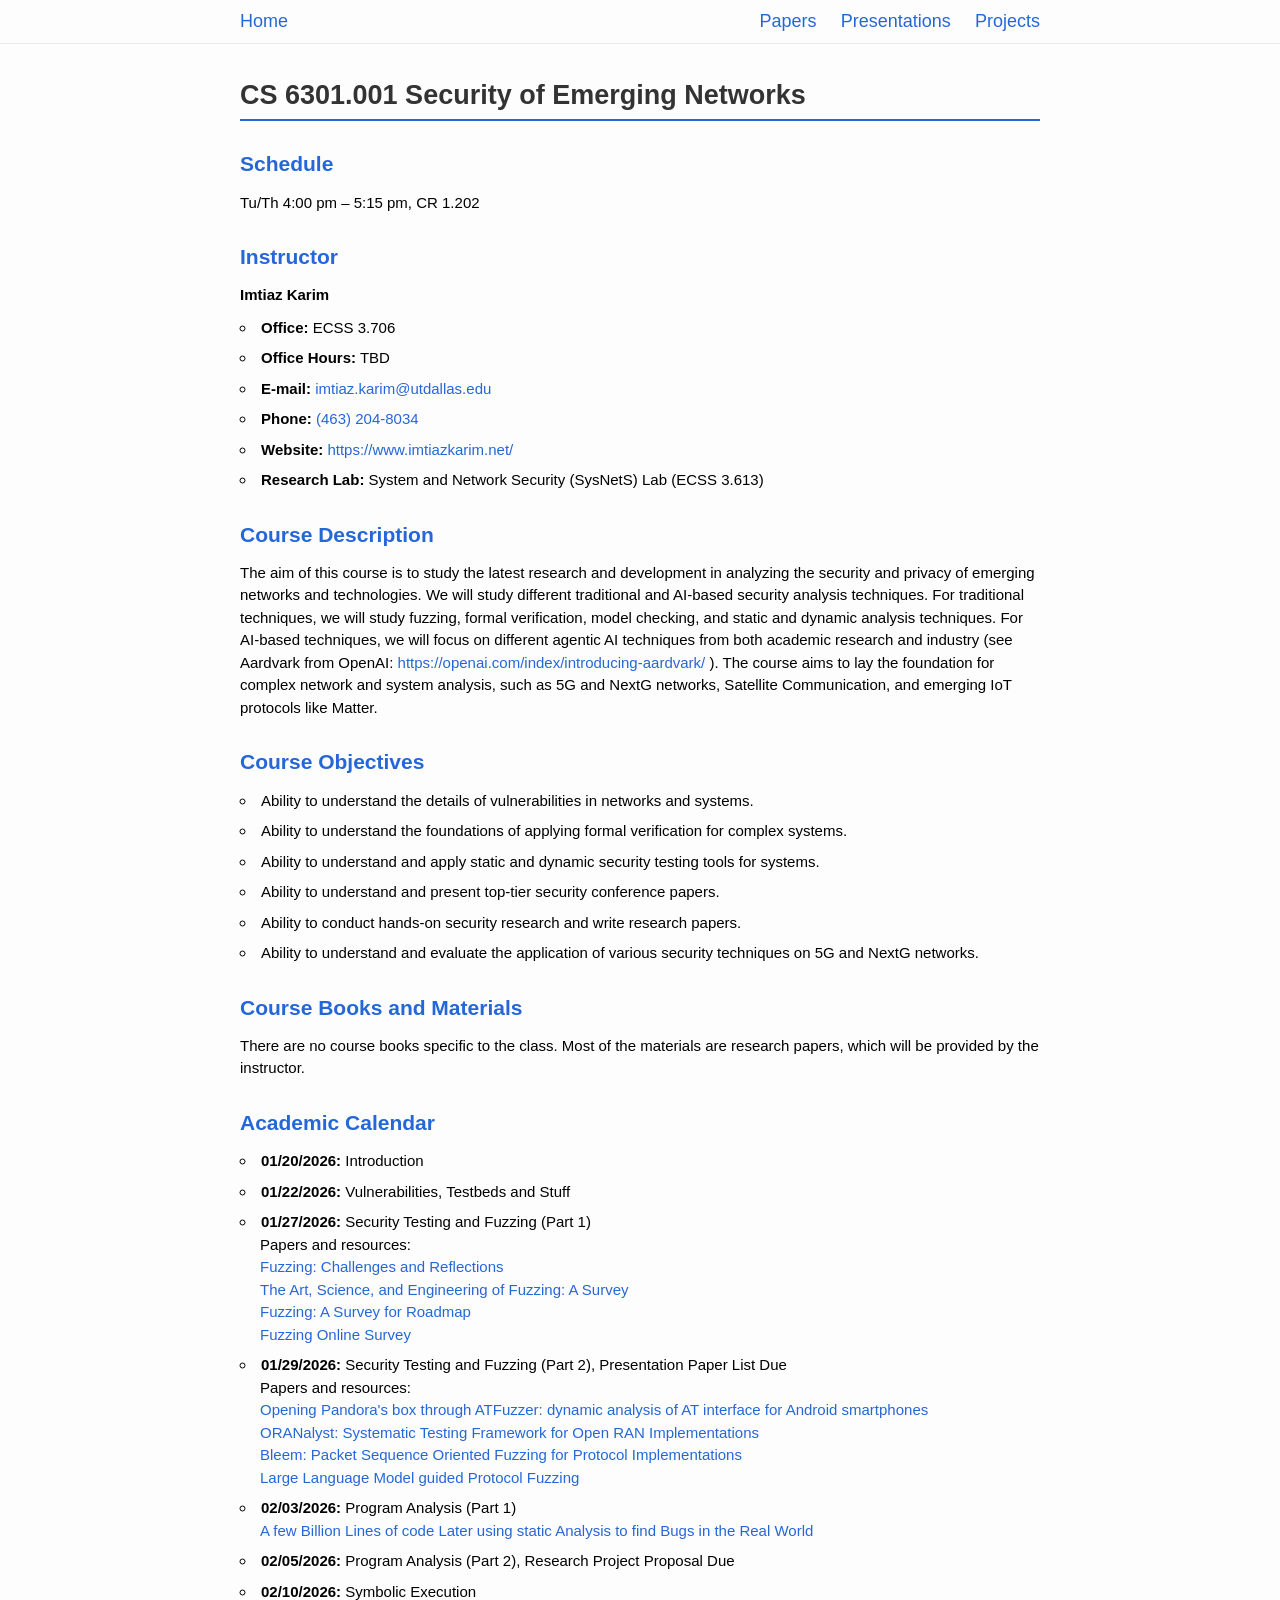
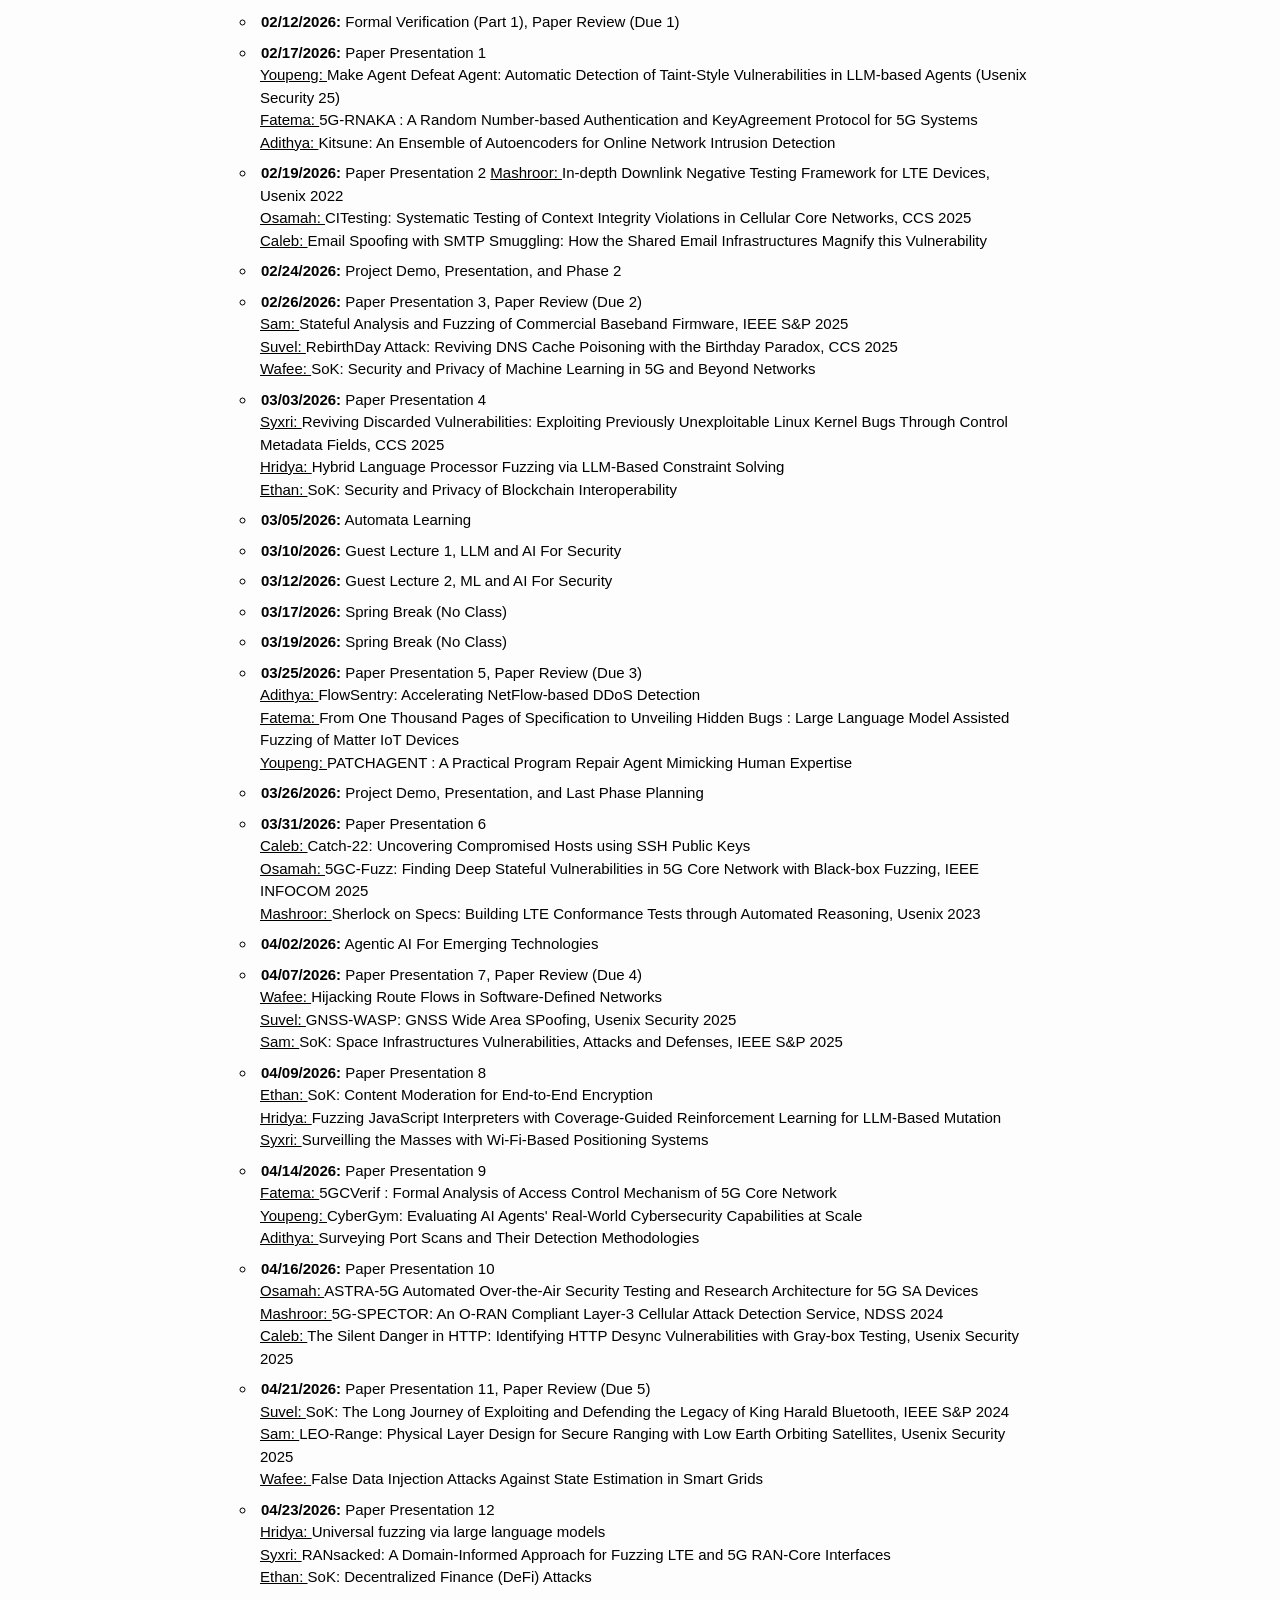
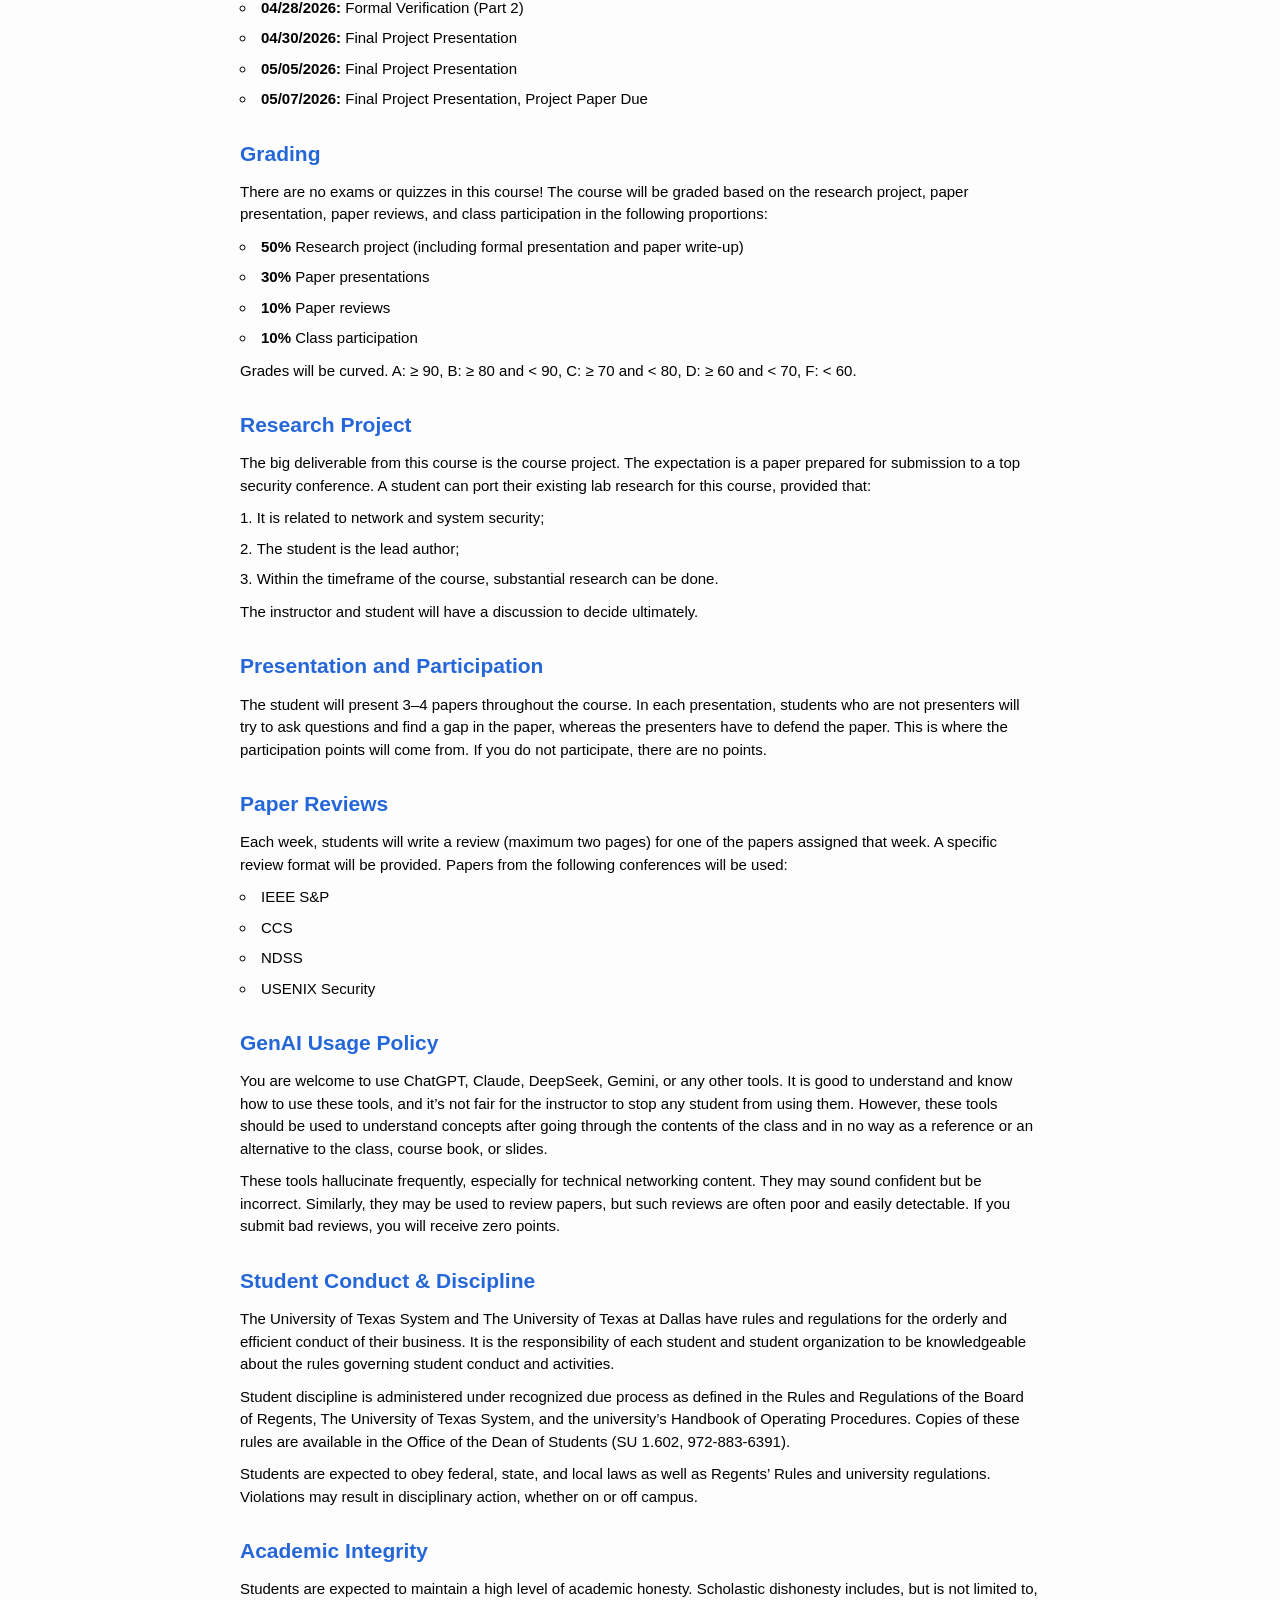
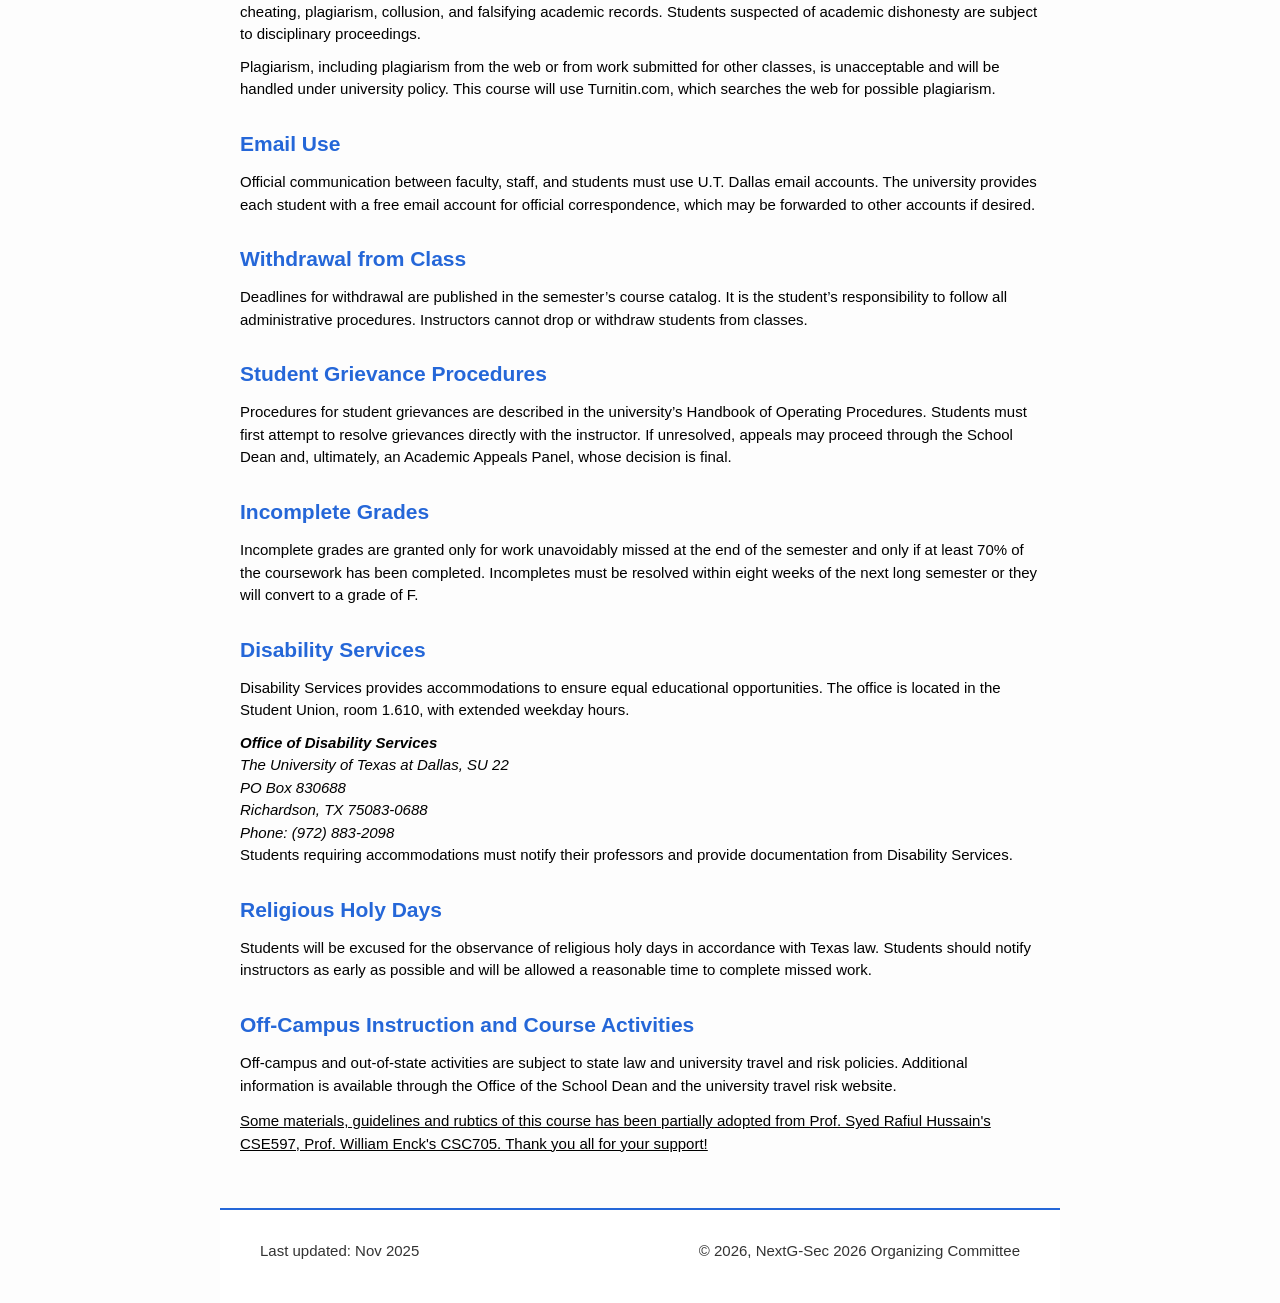
==== index.html @ 64ef344f "Edited" ====
<!DOCTYPE html>
<html>

<head>
  <meta charset="utf-8">
  <title>CS 6301.001 Security of Emerging Networks</title>
  <meta name="description" content="CS 6301.001 Security of Emerging Networks">
  <meta name="viewport" content="width=device-width, initial-scale=1">
  <meta property="og:title" content="CS 6301.001 Security of Emerging Networks">
  <meta property="og:description" content="Workshop on CS 6301.001 Security of Emerging Networks taught at UTD in Spring 2026">
  <meta property="og:type" content="website">

  <link rel="stylesheet" href="css/normalize.css">
  <link rel="stylesheet" href="css/skeleton.css">
  <link rel="stylesheet" href="css/main.css">
  <link rel="stylesheet" href="css/dropdown.css">
</head>

<body>
  <!-- <header class="site-header">
    <div class="container">
      <div class="row">
        <img class="header-image u-max-full-width" src="images/nextg-sec-banner.jpg" alt="NextG-Sec Workshop 2026">
      </div>
    </div>
  </header> -->

  <header class="site-menu">
    <div id="menu"></div>
    <script>
      fetch("components/menu.html")
        .then(response => response.text())
        .then(data => { document.getElementById("menu").innerHTML = data; });
    </script>
  </header>

  <div class="container">
    <div class="page">
      <h2>CS 6301.001 Security of Emerging Networks</h2>
      <section>
      <h3>Schedule</h3>
      <p>Tu/Th 4:00 pm &ndash; 5:15 pm, CR 1.202</p>

      <h3>Instructor</h3>
      <p><strong>Imtiaz Karim</strong></p>

      <ul>
        <li><strong>Office:</strong> ECSS 3.706</li>
        <li><strong>Office Hours:</strong> TBD</li>
        <li><strong>E-mail:</strong> <a href="mailto:imtiaz.karim@utdallas.edu">imtiaz.karim@utdallas.edu</a></li>
        <li><strong>Phone:</strong> <a href="tel:+14632048034">(463) 204-8034</a></li>
        <li><strong>Website:</strong> <a href="https://www.imtiazkarim.net/" target="_blank" rel="noopener noreferrer">https://www.imtiazkarim.net/</a></li>
        <li><strong>Research Lab:</strong> System and Network Security (SysNetS) Lab (ECSS 3.613)</li>
      </ul>
    </section>
    <section>
  <h3>Course Description</h3>
  <p>
    The aim of this course is to study the latest research and development in analyzing
    the security and privacy of emerging networks and technologies. We will study different
    traditional and AI-based security analysis techniques. For traditional techniques, we
    will study fuzzing, formal verification, model checking, and static and dynamic analysis
    techniques. For AI-based techniques, we will focus on different agentic AI techniques
    from both academic research and industry (see Aardvark from OpenAI:
    <a href="https://openai.com/index/introducing-aardvark/" target="_blank" rel="noopener noreferrer">
      https://openai.com/index/introducing-aardvark/
    </a>).
    The course aims to lay the foundation for complex network and system analysis, such as
    5G and NextG networks, Satellite Communication, and emerging IoT protocols like Matter.
  </p>

  <h3>Course Objectives</h3>
  <ul>
    <li>Ability to understand the details of vulnerabilities in networks and systems.</li>
    <li>Ability to understand the foundations of applying formal verification for complex systems.</li>
    <li>Ability to understand and apply static and dynamic security testing tools for systems.</li>
    <li>Ability to understand and present top-tier security conference papers.</li>
    <li>Ability to conduct hands-on security research and write research papers.</li>
    <li>Ability to understand and evaluate the application of various security techniques on 5G and NextG networks.</li>
  </ul>

  <h3>Course Books and Materials</h3>
  <p>
    There are no course books specific to the class. Most of the materials are research papers,
    which will be provided by the instructor.
  </p>
</section>

<section>
  <h3>Academic Calendar</h3>
  <ul>
    <li><strong>01/20/2026:</strong> Introduction</li>
    <li><strong>01/22/2026:</strong> Vulnerabilities, Testbeds and Stuff</li>
    <li><strong>01/27/2026:</strong> Security Testing and Fuzzing (Part 1) <br>
    Papers and resources:  <br>
    <a href="Papers/fuzzing-challenges-bohme.pdf" target="_blank" rel="noopener noreferrer">Fuzzing: Challenges and
Reflections</a> <br>
      <a href="Papers/Fuzzing-TSE19_Survey.pdf" target="_blank" rel="noopener noreferrer">The Art, Science, and Engineering of Fuzzing: A Survey</a> <br>
      <a href="Papers/fuzzing-roadmap.pdf" target="_blank" rel="noopener noreferrer">Fuzzing: A Survey for Roadmap</a> <br>
      <a href="https://fuzzing-survey.org/" target="_blank" rel="noopener noreferrer">Fuzzing Online Survey</a> <br>
    
    
    </li>
    <li><strong>01/29/2026:</strong> Security Testing and Fuzzing (Part 2), Presentation Paper List Due <br>
        Papers and resources:  <br>
    <a href="Papers/atfuzzer.pdf" target="_blank" rel="noopener noreferrer">Opening Pandora's box through ATFuzzer: dynamic analysis of AT
interface for Android smartphones</a> <br>
      <a href="Papers/usenixsecurity24-yang-tianchang.pdf" target="_blank" rel="noopener noreferrer">ORANalyst: Systematic Testing Framework
for Open RAN Implementations</a> <br>
     <a href="Papers/usenixsecurity23-luo-zhengxiong.pdf" target="_blank" rel="noopener noreferrer">Bleem: Packet Sequence Oriented Fuzzing for Protocol Implementations</a> <br>
      <a href="Papers/chatAFL.pdf" target="_blank" rel="noopener noreferrer">Large Language Model guided Protocol Fuzzing</a> <br> </li>
    
    
    <li><strong>02/03/2026:</strong> Program Analysis (Part 1) <br>
      <a href="Papers/static.pdf" target="_blank" rel="noopener noreferrer">A few Billion Lines of code Later using static Analysis to find Bugs in the Real World</a> <br>
    
    </li> 
    <li><strong>02/05/2026:</strong> Program Analysis (Part 2), Research Project Proposal Due</li>
    <li><strong>02/10/2026:</strong> Symbolic Execution</li>
    <li><strong>02/12/2026:</strong> Formal Verification (Part 1), Paper Review (Due 1)</li>
    <li><strong>02/17/2026:</strong> Paper Presentation 1 <br>
    <u>Youpeng: </u>Make Agent Defeat Agent: Automatic Detection of Taint-Style Vulnerabilities in LLM-based Agents (Usenix Security 25) <br>
    <u>Fatema: </u> 5G-RNAKA : A Random Number-based Authentication and KeyAgreement Protocol for 5G Systems  <br>
    <u>Adithya: </u> Kitsune: An Ensemble of Autoencoders for Online Network Intrusion Detection  <br>
    </li>
    <li><strong>02/19/2026:</strong> Paper Presentation 2
    <u>Mashroor: </u> In-depth Downlink Negative Testing Framework for LTE Devices, Usenix 2022  <br>
    <u>Osamah: </u> CITesting: Systematic Testing of Context Integrity Violations in Cellular Core Networks, CCS 2025  <br>
    <u>Caleb: </u> Email Spoofing with SMTP Smuggling: How the Shared Email Infrastructures Magnify this Vulnerability  <br>
    </li>
    <li><strong>02/24/2026:</strong> Project Demo, Presentation, and Phase 2</li>
    <li><strong>02/26/2026:</strong> Paper Presentation 3, Paper Review (Due 2)  <br> 
    <u>Sam: </u> Stateful Analysis and Fuzzing of Commercial Baseband Firmware, IEEE S&P 2025  <br>
    <u>Suvel: </u> RebirthDay Attack: Reviving DNS Cache Poisoning with the Birthday Paradox, CCS 2025  <br>
    <u>Wafee: </u> SoK: Security and Privacy of Machine Learning in 5G and Beyond Networks   <br>
    </li>
    <li><strong>03/03/2026:</strong> Paper Presentation 4  <br>
    <u>Syxri: </u> Reviving Discarded Vulnerabilities: Exploiting Previously Unexploitable Linux Kernel Bugs Through Control Metadata Fields, CCS 2025  <br>
    <u>Hridya: </u> Hybrid Language Processor Fuzzing via LLM-Based Constraint Solving  <br>
    <u>Ethan: </u> SoK: Security and Privacy of Blockchain Interoperability <br>
    </li>
    <li><strong>03/05/2026:</strong> Automata Learning</li>
    <li><strong>03/10/2026:</strong> Guest Lecture 1, LLM and AI For Security</li>
    <li><strong>03/12/2026:</strong> Guest Lecture 2, ML and AI For Security</li>
    <li><strong>03/17/2026:</strong> Spring Break (No Class)</li>
    <li><strong>03/19/2026:</strong> Spring Break (No Class)</li>
    <li><strong>03/25/2026:</strong> Paper Presentation 5, Paper Review (Due 3)  <br>
    <u>Adithya: </u> FlowSentry: Accelerating NetFlow-based DDoS Detection   <br>
    <u>Fatema: </u> From One Thousand Pages of Specification to Unveiling Hidden Bugs : Large Language Model Assisted Fuzzing of Matter IoT Devices  <br>
    <u>Youpeng: </u> PATCHAGENT : A Practical Program Repair Agent Mimicking Human Expertise   <br>
    </li>
    <li><strong>03/26/2026:</strong> Project Demo, Presentation, and Last Phase Planning</li>
    <li><strong>03/31/2026:</strong> Paper Presentation 6  <br>
    <u>Caleb: </u> Catch-22: Uncovering Compromised Hosts using SSH Public Keys  <br>
    <u>Osamah: </u> 5GC-Fuzz: Finding Deep Stateful Vulnerabilities in 5G Core Network with Black-box Fuzzing, IEEE INFOCOM 2025  <br>
    <u>Mashroor: </u> Sherlock on Specs: Building LTE Conformance Tests through Automated Reasoning, Usenix 2023  <br>
    </li>
    <li><strong>04/02/2026:</strong> Agentic AI For Emerging Technologies</li>
    <li><strong>04/07/2026:</strong> Paper Presentation 7, Paper Review (Due 4)  <br>
    <u>Wafee: </u> Hijacking Route Flows in Software-Defined Networks  <br>
    <u>Suvel: </u> GNSS-WASP: GNSS Wide Area SPoofing, Usenix Security 2025  <br>
    <u>Sam: </u> SoK: Space Infrastructures Vulnerabilities, Attacks and Defenses, IEEE S&P 2025  <br>
    </li>
    <li><strong>04/09/2026:</strong> Paper Presentation 8  <br>
    <u>Ethan: </u>  SoK: Content Moderation for End-to-End Encryption <br>
    <u>Hridya: </u> Fuzzing JavaScript Interpreters with Coverage-Guided Reinforcement Learning for LLM-Based Mutation   <br>
    <u>Syxri: </u> Surveilling the Masses with Wi-Fi-Based Positioning Systems <br>
    </li>
    <li><strong>04/14/2026:</strong> Paper Presentation 9  <br>
    <u>Fatema: </u> 5GCVerif : Formal Analysis of Access Control Mechanism of 5G Core Network  <br>
    <u>Youpeng: </u> CyberGym: Evaluating AI Agents' Real-World Cybersecurity Capabilities at Scale   <br>
    <u>Adithya: </u> Surveying Port Scans and Their Detection Methodologies   <br>
    </li>
    <li><strong>04/16/2026:</strong> Paper Presentation 10  <br>
    <u>Osamah: </u> ASTRA-5G Automated Over-the-Air Security Testing and Research Architecture for 5G SA Devices  <br>
    <u>Mashroor: </u> 5G-SPECTOR: An O-RAN Compliant Layer-3 Cellular Attack Detection Service, NDSS 2024  <br>
    <u>Caleb: </u> The Silent Danger in HTTP: Identifying HTTP Desync Vulnerabilities with Gray-box Testing, Usenix Security 2025  <br>
    </li>
    <li><strong>04/21/2026:</strong> Paper Presentation 11, Paper Review (Due 5)  <br>
    <u>Suvel: </u> SoK: The Long Journey of Exploiting and Defending the Legacy of King Harald Bluetooth, IEEE S&P 2024  <br> 
    <u>Sam: </u> LEO-Range: Physical Layer Design for Secure Ranging with Low Earth Orbiting Satellites, Usenix Security 2025 <br>
    <u>Wafee: </u> False Data Injection Attacks Against State Estimation in Smart Grids  <br>
    </li>
    <li><strong>04/23/2026:</strong> Paper Presentation 12  <br>
    <u>Hridya: </u> Universal fuzzing via large language models  <br>
    <u>Syxri: </u> RANsacked: A Domain-Informed Approach for Fuzzing LTE and 5G RAN-Core Interfaces  <br>
    <u>Ethan: </u>  SoK: Decentralized Finance (DeFi) Attacks <br>
    </li>
    <li><strong>04/28/2026:</strong> Formal Verification (Part 2)</li>
    <li><strong>04/30/2026:</strong> Final Project Presentation</li>
    <li><strong>05/05/2026:</strong> Final Project Presentation</li>
    <li><strong>05/07/2026:</strong> Final Project Presentation, Project Paper Due</li>
  </ul>
</section>
<section>
  <h3>Grading</h3>
  <p>
    There are no exams or quizzes in this course! The course will be graded based on
    the research project, paper presentation, paper reviews, and class participation
    in the following proportions:
  </p>

  <ul>
    <li><strong>50%</strong> Research project (including formal presentation and paper write-up)</li>
    <li><strong>30%</strong> Paper presentations</li>
    <li><strong>10%</strong> Paper reviews</li>
    <li><strong>10%</strong> Class participation</li>
  </ul>

  <p>
    Grades will be curved.
    A: &ge; 90,
    B: &ge; 80 and &lt; 90,
    C: &ge; 70 and &lt; 80,
    D: &ge; 60 and &lt; 70,
    F: &lt; 60.
  </p>

  <h3>Research Project</h3>
  <p>
    The big deliverable from this course is the course project. The expectation is a
    paper prepared for submission to a top security conference. A student can port
    their existing lab research for this course, provided that:
  </p>
  <ol>
    <li>It is related to network and system security;</li>
    <li>The student is the lead author;</li>
    <li>Within the timeframe of the course, substantial research can be done.</li>
  </ol>
  <p>
    The instructor and student will have a discussion to decide ultimately.
  </p>

  <h3>Presentation and Participation</h3>
  <p>
    The student will present 3–4 papers throughout the course. In each presentation,
    students who are not presenters will try to ask questions and find a gap in the
    paper, whereas the presenters have to defend the paper. This is where the
    participation points will come from. If you do not participate, there are no points.
  </p>

  <h3>Paper Reviews</h3>
  <p>
    Each week, students will write a review (maximum two pages) for one of the papers
    assigned that week. A specific review format will be provided. Papers from the
    following conferences will be used:
  </p>
  <ul>
    <li>IEEE S&amp;P</li>
    <li>CCS</li>
    <li>NDSS</li>
    <li>USENIX Security</li>
  </ul>

  <h3>GenAI Usage Policy</h3>
  <p>
    You are welcome to use ChatGPT, Claude, DeepSeek, Gemini, or any other tools. It is
    good to understand and know how to use these tools, and it’s not fair for the
    instructor to stop any student from using them. However, these tools should be
    used to understand concepts after going through the contents of the class and in
    no way as a reference or an alternative to the class, course book, or slides.
  </p>
  <p>
    These tools hallucinate frequently, especially for technical networking content.
    They may sound confident but be incorrect. Similarly, they may be used to review
    papers, but such reviews are often poor and easily detectable. If you submit bad
    reviews, you will receive zero points.
  </p>

  <h3>Student Conduct &amp; Discipline</h3>
  <p>
    The University of Texas System and The University of Texas at Dallas have rules and
    regulations for the orderly and efficient conduct of their business. It is the
    responsibility of each student and student organization to be knowledgeable about
    the rules governing student conduct and activities.
  </p>
  <p>
    Student discipline is administered under recognized due process as defined in the
    Rules and Regulations of the Board of Regents, The University of Texas System, and
    the university’s Handbook of Operating Procedures. Copies of these rules are
    available in the Office of the Dean of Students (SU 1.602, 972-883-6391).
  </p>
  <p>
    Students are expected to obey federal, state, and local laws as well as Regents’
    Rules and university regulations. Violations may result in disciplinary action,
    whether on or off campus.
  </p>

  <h3>Academic Integrity</h3>
  <p>
    Students are expected to maintain a high level of academic honesty. Scholastic
    dishonesty includes, but is not limited to, cheating, plagiarism, collusion, and
    falsifying academic records. Students suspected of academic dishonesty are subject
    to disciplinary proceedings.
  </p>
  <p>
    Plagiarism, including plagiarism from the web or from work submitted for other
    classes, is unacceptable and will be handled under university policy. This course
    will use Turnitin.com, which searches the web for possible plagiarism.
  </p>

  <h3>Email Use</h3>
  <p>
    Official communication between faculty, staff, and students must use U.T. Dallas
    email accounts. The university provides each student with a free email account for
    official correspondence, which may be forwarded to other accounts if desired.
  </p>

  <h3>Withdrawal from Class</h3>
  <p>
    Deadlines for withdrawal are published in the semester’s course catalog. It is the
    student’s responsibility to follow all administrative procedures. Instructors
    cannot drop or withdraw students from classes.
  </p>

  <h3>Student Grievance Procedures</h3>
  <p>
    Procedures for student grievances are described in the university’s Handbook of
    Operating Procedures. Students must first attempt to resolve grievances directly
    with the instructor. If unresolved, appeals may proceed through the School Dean
    and, ultimately, an Academic Appeals Panel, whose decision is final.
  </p>

  <h3>Incomplete Grades</h3>
  <p>
    Incomplete grades are granted only for work unavoidably missed at the end of the
    semester and only if at least 70% of the coursework has been completed. Incompletes
    must be resolved within eight weeks of the next long semester or they will convert
    to a grade of F.
  </p>

  <h3>Disability Services</h3>
  <p>
    Disability Services provides accommodations to ensure equal educational
    opportunities. The office is located in the Student Union, room 1.610, with
    extended weekday hours.
  </p>
  <address>
    <strong>Office of Disability Services</strong><br>
    The University of Texas at Dallas, SU 22<br>
    PO Box 830688<br>
    Richardson, TX 75083-0688<br>
    Phone: (972) 883-2098
  </address>
  <p>
    Students requiring accommodations must notify their professors and provide
    documentation from Disability Services.
  </p>

  <h3>Religious Holy Days</h3>
  <p>
    Students will be excused for the observance of religious holy days in accordance
    with Texas law. Students should notify instructors as early as possible and will
    be allowed a reasonable time to complete missed work.
  </p>

  <h3>Off-Campus Instruction and Course Activities</h3>
  <p>
    Off-campus and out-of-state activities are subject to state law and university
    travel and risk policies. Additional information is available through the Office
    of the School Dean and the university travel risk website.
  </p>
</section>
<section>
  <p> <u> Some materials, guidelines and rubtics of this course has been partially adopted from Prof. Syed Rafiul Hussain's CSE597, Prof. William Enck's CSC705. Thank you all 
    for your support! </u>
  </p>
</section>

    </div>
  </div>


  <footer class="site-footer">
    <div id="sponsors"></div>
    <script>
      fetch("components/sponsors.html")
        .then(response => response.text())
        .then(data => { document.getElementById("sponsors").innerHTML = data; });
    </script>
  </footer>
</body>

</html>
---- css/skeleton.css ----
/*
* Skeleton V2.0.4
* Copyright 2014, Dave Gamache
* www.getskeleton.com
* Free to use under the MIT license.
* http://www.opensource.org/licenses/mit-license.php
* 12/29/2014
*/


/* Table of contents
––––––––––––––––––––––––––––––––––––––––––––––––––
- Grid
- Base Styles
- Typography
- Links
- Buttons
- Forms
- Lists
- Code
- Tables
- Spacing
- Utilities
- Clearing
- Media Queries
*/


/* Grid
–––––––––––––––––––––––––––––––––––––––––––––––––– */
.container {
  position: relative;
  width: 100%;
  max-width: 800px;
  margin: 0 auto;
  padding: 0 20px;
  box-sizing: border-box; }
.column,
.columns {
  width: 100%;
  float: left;
  box-sizing: border-box; }

/* For devices larger than 400px */
@media (min-width: 400px) {
  .container {
    width: 85%;
    padding: 0; }
}

/* For devices larger than 550px */
@media (min-width: 550px) {
  .container {
    width: 80%; }
  .column,
  .columns {
    margin-left: 4%; }
  .column:first-child,
  .columns:first-child {
    margin-left: 0; }

  .one.column,
  .one.columns                    { width: 4.66666666667%; }
  .two.columns                    { width: 13.3333333333%; }
  .three.columns                  { width: 22%;            }
  .four.columns                   { width: 30.6666666667%; }
  .five.columns                   { width: 39.3333333333%; }
  .six.columns                    { width: 48%;            }
  .seven.columns                  { width: 56.6666666667%; }
  .eight.columns                  { width: 65.3333333333%; }
  .nine.columns                   { width: 74.0%;          }
  .ten.columns                    { width: 82.6666666667%; }
  .eleven.columns                 { width: 91.3333333333%; }
  .twelve.columns                 { width: 100%; margin-left: 0; }

  .one-third.column               { width: 30.6666666667%; }
  .two-thirds.column              { width: 65.3333333333%; }

  .one-half.column                { width: 48%; }

  /* Offsets */
  .offset-by-one.column,
  .offset-by-one.columns          { margin-left: 8.66666666667%; }
  .offset-by-two.column,
  .offset-by-two.columns          { margin-left: 17.3333333333%; }
  .offset-by-three.column,
  .offset-by-three.columns        { margin-left: 26%;            }
  .offset-by-four.column,
  .offset-by-four.columns         { margin-left: 34.6666666667%; }
  .offset-by-five.column,
  .offset-by-five.columns         { margin-left: 43.3333333333%; }
  .offset-by-six.column,
  .offset-by-six.columns          { margin-left: 52%;            }
  .offset-by-seven.column,
  .offset-by-seven.columns        { margin-left: 60.6666666667%; }
  .offset-by-eight.column,
  .offset-by-eight.columns        { margin-left: 69.3333333333%; }
  .offset-by-nine.column,
  .offset-by-nine.columns         { margin-left: 78.0%;          }
  .offset-by-ten.column,
  .offset-by-ten.columns          { margin-left: 86.6666666667%; }
  .offset-by-eleven.column,
  .offset-by-eleven.columns       { margin-left: 95.3333333333%; }

  .offset-by-one-third.column,
  .offset-by-one-third.columns    { margin-left: 34.6666666667%; }
  .offset-by-two-thirds.column,
  .offset-by-two-thirds.columns   { margin-left: 69.3333333333%; }

  .offset-by-one-half.column,
  .offset-by-one-half.columns     { margin-left: 52%; }

}


/* Base Styles
–––––––––––––––––––––––––––––––––––––––––––––––––– */
/* NOTE
html is set to 62.5% so that all the REM measurements throughout Skeleton
are based on 10px sizing. So basically 1.5rem = 15px :) */
html {
  font-size: 62.5%;
  height: 100%;
  overflow-y: scroll;
}
body {
  font-size: 1.5em; /* currently ems cause chrome bug misinterpreting rems on body element */
  line-height: 1.5;
  font-weight: 400;
  font-family: Helvetica, Arial, sans-serif;
  background-color: #fdfdfd;
}


/* Typography
–––––––––––––––––––––––––––––––––––––––––––––––––– */
h1, h2, h3, h4, h5, h6 {
  margin-top: 0;
  margin-bottom: 2rem;
  font-weight: 300; }
h1 { font-size: 4.0rem; line-height: 1.2;  }
h2 { font-size: 3.6rem; line-height: 1.25; }
h3 { font-size: 3.0rem; line-height: 1.3;  }
h4 { font-size: 2.4rem; line-height: 1.35; }
h5 { font-size: 1.8rem; line-height: 1.5;  }
h6 { font-size: 1.5rem; line-height: 1.6;  }

/* Larger than phablet */
@media (min-width: 550px) {
  h1 { font-size: 5.0rem; }
  h2 { font-size: 4.2rem; }
  h3 { font-size: 3.6rem; }
  h4 { font-size: 3.0rem; }
  h5 { font-size: 2.4rem; }
  h6 { font-size: 1.5rem; }
}

p {
  margin-top: 0; }


/* Links
–––––––––––––––––––––––––––––––––––––––––––––––––– */
a {
  color: #1EAEDB; }
a:hover {
  color: #0FA0CE; }


/* Buttons
–––––––––––––––––––––––––––––––––––––––––––––––––– */
.button,
button,
input[type="submit"],
input[type="reset"],
input[type="button"] {
  display: inline-block;
  height: 38px;
  padding: 0 30px;
  color: #555;
  text-align: center;
  font-size: 11px;
  font-weight: 600;
  line-height: 38px;
  letter-spacing: .1rem;
  text-transform: uppercase;
  text-decoration: none;
  white-space: nowrap;
  background-color: transparent;
  border-radius: 4px;
  border: 1px solid #bbb;
  cursor: pointer;
  box-sizing: border-box; }
.button:hover,
button:hover,
input[type="submit"]:hover,
input[type="reset"]:hover,
input[type="button"]:hover,
.button:focus,
button:focus,
input[type="submit"]:focus,
input[type="reset"]:focus,
input[type="button"]:focus {
  color: #333;
  border-color: #888;
  outline: 0; }
.button.button-primary,
button.button-primary,
input[type="submit"].button-primary,
input[type="reset"].button-primary,
input[type="button"].button-primary {
  color: #FFF;
  background-color: #33C3F0;
  border-color: #33C3F0; }
.button.button-primary:hover,
button.button-primary:hover,
input[type="submit"].button-primary:hover,
input[type="reset"].button-primary:hover,
input[type="button"].button-primary:hover,
.button.button-primary:focus,
button.button-primary:focus,
input[type="submit"].button-primary:focus,
input[type="reset"].button-primary:focus,
input[type="button"].button-primary:focus {
  color: #FFF;
  background-color: #1EAEDB;
  border-color: #1EAEDB; }


/* Forms
–––––––––––––––––––––––––––––––––––––––––––––––––– */
input[type="email"],
input[type="number"],
input[type="search"],
input[type="text"],
input[type="tel"],
input[type="url"],
input[type="password"],
textarea,
select {
  height: 38px;
  padding: 6px 10px; /* The 6px vertically centers text on FF, ignored by Webkit */
  background-color: #fff;
  border: 1px solid #D1D1D1;
  border-radius: 4px;
  box-shadow: none;
  box-sizing: border-box; }
/* Removes awkward default styles on some inputs for iOS */
input[type="email"],
input[type="number"],
input[type="search"],
input[type="text"],
input[type="tel"],
input[type="url"],
input[type="password"],
textarea {
  -webkit-appearance: none;
     -moz-appearance: none;
          appearance: none; }
textarea {
  min-height: 65px;
  padding-top: 6px;
  padding-bottom: 6px; }
input[type="email"]:focus,
input[type="number"]:focus,
input[type="search"]:focus,
input[type="text"]:focus,
input[type="tel"]:focus,
input[type="url"]:focus,
input[type="password"]:focus,
textarea:focus,
select:focus {
  border: 1px solid #33C3F0;
  outline: 0; }
label,
legend {
  display: block;
  margin-bottom: .5rem;
  font-weight: 600; }
fieldset {
  padding: 0;
  border-width: 0; }
input[type="checkbox"],
input[type="radio"] {
  display: inline; }
label > .label-body {
  display: inline-block;
  margin-left: .5rem;
  font-weight: normal; }


/* Lists
–––––––––––––––––––––––––––––––––––––––––––––––––– */
ul {
  list-style: circle inside;
}
ol {
  list-style: decimal inside;

}
ol, ul {
  padding-left: 0;
  margin-top: 0;
}
ul ul,
ul ol,
ol ol,
ol ul {
  margin: 1.5rem 0 1.5rem 3rem;
  font-size: 90%;
}
li {
  margin-bottom: 0.8rem;
    text-indent:-20px; 
    margin-left:20px;

}


/* Code
–––––––––––––––––––––––––––––––––––––––––––––––––– */
code {
  padding: .2rem .5rem;
  margin: 0 .2rem;
  font-size: 90%;
  white-space: nowrap;
  background: #F1F1F1;
  border: 1px solid #E1E1E1;
  border-radius: 4px; }
pre > code {
  display: block;
  padding: 1rem 1.5rem;
  white-space: pre; }


/* Tables
–––––––––––––––––––––––––––––––––––––––––––––––––– */
th,
td {
  padding: 12px 15px;
  text-align: left;
  border-bottom: 1px solid #E1E1E1; }
th:first-child,
td:first-child {
  padding-left: 0; }
th:last-child,
td:last-child {
  padding-right: 0; }


/* Spacing
–––––––––––––––––––––––––––––––––––––––––––––––––– */
button,
.button {
  margin-bottom: 1rem; }
input,
textarea,
select,
fieldset {
  margin-bottom: 1rem; }
pre,
blockquote,
dl,
figure,
table,
p,
ul,
ol,
form {
  margin-bottom: 1rem; }


/* Utilities
–––––––––––––––––––––––––––––––––––––––––––––––––– */
.u-full-width {
  width: 100%;
  box-sizing: border-box; }
.u-max-full-width {
  max-width: 100%;
  box-sizing: border-box; }
.u-pull-right {
  float: right; }
.u-pull-left {
  float: left; }


/* Misc
–––––––––––––––––––––––––––––––––––––––––––––––––– */
hr {
  margin-top: 3rem;
  margin-bottom: 3.5rem;
  border-width: 0;
  border-top: 1px solid #E1E1E1; }


/* Clearing
–––––––––––––––––––––––––––––––––––––––––––––––––– */

/* Self Clearing Goodness */
.container:after,
.row:after,
.u-cf {
  content: "";
  display: table;
  clear: both; }


/* Media Queries
–––––––––––––––––––––––––––––––––––––––––––––––––– */
/*
Note: The best way to structure the use of media queries is to create the queries
near the relevant code. For example, if you wanted to change the styles for buttons
on small devices, paste the mobile query code up in the buttons section and style it
there.
*/


/* Larger than mobile */
@media (min-width: 300px) {

.logoLNCS {
  max-width:50%;
}

}

/* Larger than phablet (also point when grid becomes active) */
@media (min-width: 550px) {

.logoLNCS {
  margin-top: 5px;
  max-width:100%;
}

}

/* Larger than tablet */
@media (min-width: 750px) {}

/* Larger than desktop */
@media (min-width: 1000px) {}

/* Larger than Desktop HD */
@media (min-width: 1200px) {}
---- css/main.css ----
.right-align {
  text-align: right;
}

.center-align {
  text-align: center;
}


.logosbu {
  margin-top: 22px;
  margin-bottom: 22px;
  width: 55%;
}


.logofb {
  margin-top: 10px;
  width: 64%;
}


.date.columns {
  width: 155px;
}


.header-image {
  vertical-align: middle;
}

.iframe-container {
  overflow: hidden;
  padding-top: 25.6%;
  position: relative;
}

.iframe-container iframe {
  border: 0;
  height: 100%;
  left: 0;
  position: absolute;
  top: 0;
  width: 100%;
}

.cfptitlelinks {
  margin-left: 20px;
  font-size: 20px;
}

/* https://www.jsvine.com/mta-colors/ */
/* Note that use of MTA logos, maps and symbols requires a license. For licensing information, contact Mark Heavey at mheavey@mtahq.org. */
/* Hex codes below compiled from http://mta.info/developers/data/colors.csv */
.mta-bullet {
  font-family: Helvetica, sans-serif;
  width: 0.9em;
  height: 0.9em;
  font-size: 0.9em;
  line-height: 1em;
  padding: 0.25em;
  text-align: center;
  font-weight: bold;
  color: #FFF;
  -webkit-border-radius: 999px;
  -moz-border-radius: 999px;
  border-radius: 999px;
  behavior: url(css/PIE.htc);
}

span.mta-bullet {
  display: inline-block;
}

.mta-a,
.mta-c,
.mta-e,
.mta-ace {
  background-color: #2850AD;
}

.mta-b,
.mta-d,
.mta-f,
.mta-m,
.mta-bdfm {
  background-color: #FF6319;
}

.mta-g {
  background-color: #6CBE45;
}

.mta-j,
.mta-z,
.mta-jz {
  background-color: #996633;
}

.mta-l {
  background-color: #A7A9AC;
}

.mta-n,
.mta-q,
.mta-r,
.mta-nqr {
  background-color: #FCCC0A;
  color: #333;
}

.mta-s {
  background-color: #808183;
}

.mta-1,
.mta-2,
.mta-3,
.mta-123 {
  background-color: #EE352E;
}

.mta-4,
.mta-5,
.mta-6,
.mta-456 {
  background-color: #00933C;
}

.mta-7 {
  background-color: #B933AD;
}

del {
  text-decoration: line-through;
}


hr.thin {
  height: 1px;
  border: 0;
  color: #e8e8e8;
  background-color: #e8e8e8;
  margin: 2px 0 10px;
}

.sessionbox {
  box-shadow: 0 1px 3px rgba(0, 0, 0, .2);
  margin-top: 0em;
  padding-top: 0em;
  position: relative;
}

.sessionbox23 {
  background-color: #fff;
  -moz-box-shadow: 0 1px 3px rgba(0, 0, 0, .2);
  -webkit-box-shadow: 0 1px 3px rgba(0, 0, 0, .2);
  box-shadow: 0 1px 3px rgba(0, 0, 0, .2);
  margin-top: 3em;
  height: 460px;
  position: relative;
}














/* Base */
/* ----------------------------------------------------------*/

a {
  color: #2567d8;
  text-decoration: none;
}

a:hover {
  color: #2567d8;
  text-decoration: underline;
}

a:visited {
  color: #1657BC;
}

/* Layout Styles */
/* ----------------------------------------------------------*/

/* header */

.site-header {
  border-top: 6px solid #ccc;
  border-bottom: 1px solid #e8e8e8;
  background-color: white;
}

/* menu */

.site-menu {
  border-bottom: 1px solid #e8e8e8;
  min-height: 42px;
  background-color: #fdfdfd;
}

.site-menu-leftentry,
.site-menu-leftentry:hover,
.site-menu-leftentry:visited {
  display: block;
  font-size: 18px;
  color: #2567d8;
  float: left;
  line-height: 42px;
  position: relative;
  z-index: 1;
}

.site-nav {
  float: right;
  line-height: 42px;
}

.site-nav .menu-icon {
  display: none;
}

.site-nav .page-link {
  margin-left: 20px;
  font-size: 18px;
  color: #2567d8;
}

.site-nav .grey {
  color: #BBB;
}

.site-nav .active {
  color: #000;
}

/* footer */

.site-footer .container {
  /* Styles moved here to constrain the background */
  background-color: white;
  color: #333;

  /* Existing rules to center and limit width */
  max-width: 840px;
  margin: 0 auto;

  /* Adjusted padding for space inside the colored box */
  padding: 30px 40px;
  border-radius: 0px; /* Optional: adds nice rounded corners */

  /* Delimiter line between page body and footer */
  border-top: 2px solid #2567d8;
  margin-top: 40px;
}

/* Page styles */
/* ----------------------------------------------------------*/

.page>* {
  margin: 13px 0;
}

.page h1,
.page h2,
.page h3,
.page h4,
.page h5,
.page h6 {
  line-height: 1.2;
  margin: 30px 0 15px;
  font-weight: 600;
  color: #333;
}

.page h1 {
  font-size: 2.4em;
  border-bottom: 3px solid #2567d8;
  padding-bottom: 10px;
  margin-top: 40px;
}

.page h2 {
  font-size: 1.8em;
  border-bottom: 2px solid #2567d8;
  padding-bottom: 8px;
  margin-top: 35px;
}

.page h3 {
  font-size: 1.4em;
  color: #2567d8;
  margin-top: 30px;
}

.page h4 {
  font-size: 1.2em;
  color: #555;
  margin-top: 25px;
}

.page h5 {
  font-size: 1.1em;
  color: #666;
  margin-top: 20px;
}

.page h6 {
  font-size: 1em;
  color: #777;
  margin-top: 20px;
}

/* Schedule styles */
/* ----------------------------------------------------------*/

/*.schedule h3 {
  margin: 10px 0 8px;
}*/

.keynote h3 {
  margin: 0px 0 12px;
}

.break h3 {
  margin: 0px 0 6px;
}

.session h3 {
  margin: 0px 0 8px;
}



/* Content-specific styles */
/* ----------------------------------------------------------*/

.maintitle {
  font-size: 1.5em;
  margin: 24px 0 10px;
}

.redtext {
  color: #E60000;
}

.greytext {
  color: #AAA;
}

/* File Icon  https://gist.github.com/Victa/3091674 */
/* ----------------------------------------------------------*/

i {
  display: inline-block;
  position: relative;
  margin: 0 .5em 0 .8em;
}

i::before {
  content: "";
  position: absolute;
  display: block;
}

.file {
  top: 2px;
  width: 11px;
  height: 14px;
  background-image: linear-gradient(#e4e4e4, #fff);
  box-shadow: inset 0 1px 0 #f4f4f4, inset 1px 0 0 #f4f4f4, inset -1px 0 0 #f4f4f4;
  border-radius: 0 .3em 0 0;
  border-width: 1px;
  border-style: solid;
  border-color: #a9a9a9 #a3a3a3 #949494 #a3a3a3;
}

.file::before {
  right: -1px;
  top: -1px;
  width: 3px;
  height: 3px;
  background-image: linear-gradient(#f5f5f5, #fdfdfd);
  border-radius: 0 .3em 0 0;
  background-clip: padding-box;
  border-width: 1px;
  border-style: solid;
  border-color: #b1b1b2 #b1b1b2 #969696 #a7a7a7;
}






@media screen and (max-width: 730px) {

  .wrap {
    padding: 0 12px;
  }

  .site-nav {
    position: relative;
    z-index: 10;
    top: 4px;
    right: 8px;
    background-color: white;
    -webkit-border-radius: 5px;
    -moz-border-radius: 5px;
    border-radius: 5px;
    border: 1px solid #e8e8e8;
  }

  .site-nav .menu-icon {
    display: block;
    font-size: 24px;
    color: #505050;
    float: right;
    width: 42px;
    text-align: center;
    line-height: 30px;
  }

  .site-nav .menu-icon svg {
    width: 20px;
    height: 16px;
  }

  .site-nav .trigger {
    clear: both;
    margin-bottom: 5px;
    display: none;
  }

  .site-nav:hover .trigger {
    display: block;
  }

  .site-nav .page-link {
    display: block;
    text-align: right;
    line-height: 1.25;
    padding: 5px 10px;
    margin: 0;
  }
}
---- css/dropdown.css ----
/* The container for the dropdown */
.dropdown {
  position: relative;
  display: inline-block;
}

/* The content that drops down (hidden by default) */
.dropdown-content {
  display: none;
  position: absolute;
  background-color: #f9f9f9;
  min-width: 200px;
  box-shadow: 0px 8px 16px 0px rgba(0, 0, 0, 0.2);
  z-index: 1;
  list-style: none;
  /* Removes bullet points if you use a <ul> */
  padding: 0;
  margin: 0;
  border-radius: 4px;
}

/* Style for the links inside the dropdown */
.dropdown-content a {
  color: black;
  padding: 0px 10px;
  text-decoration: none;
  display: block;
  text-align: left;
}

/* Change color of dropdown links on hover */
.dropdown-content a:hover {
  background-color: #f1f1f1;
}

/* Show the dropdown menu on hover over the container */
.dropdown:hover .dropdown-content {
  display: block;
}
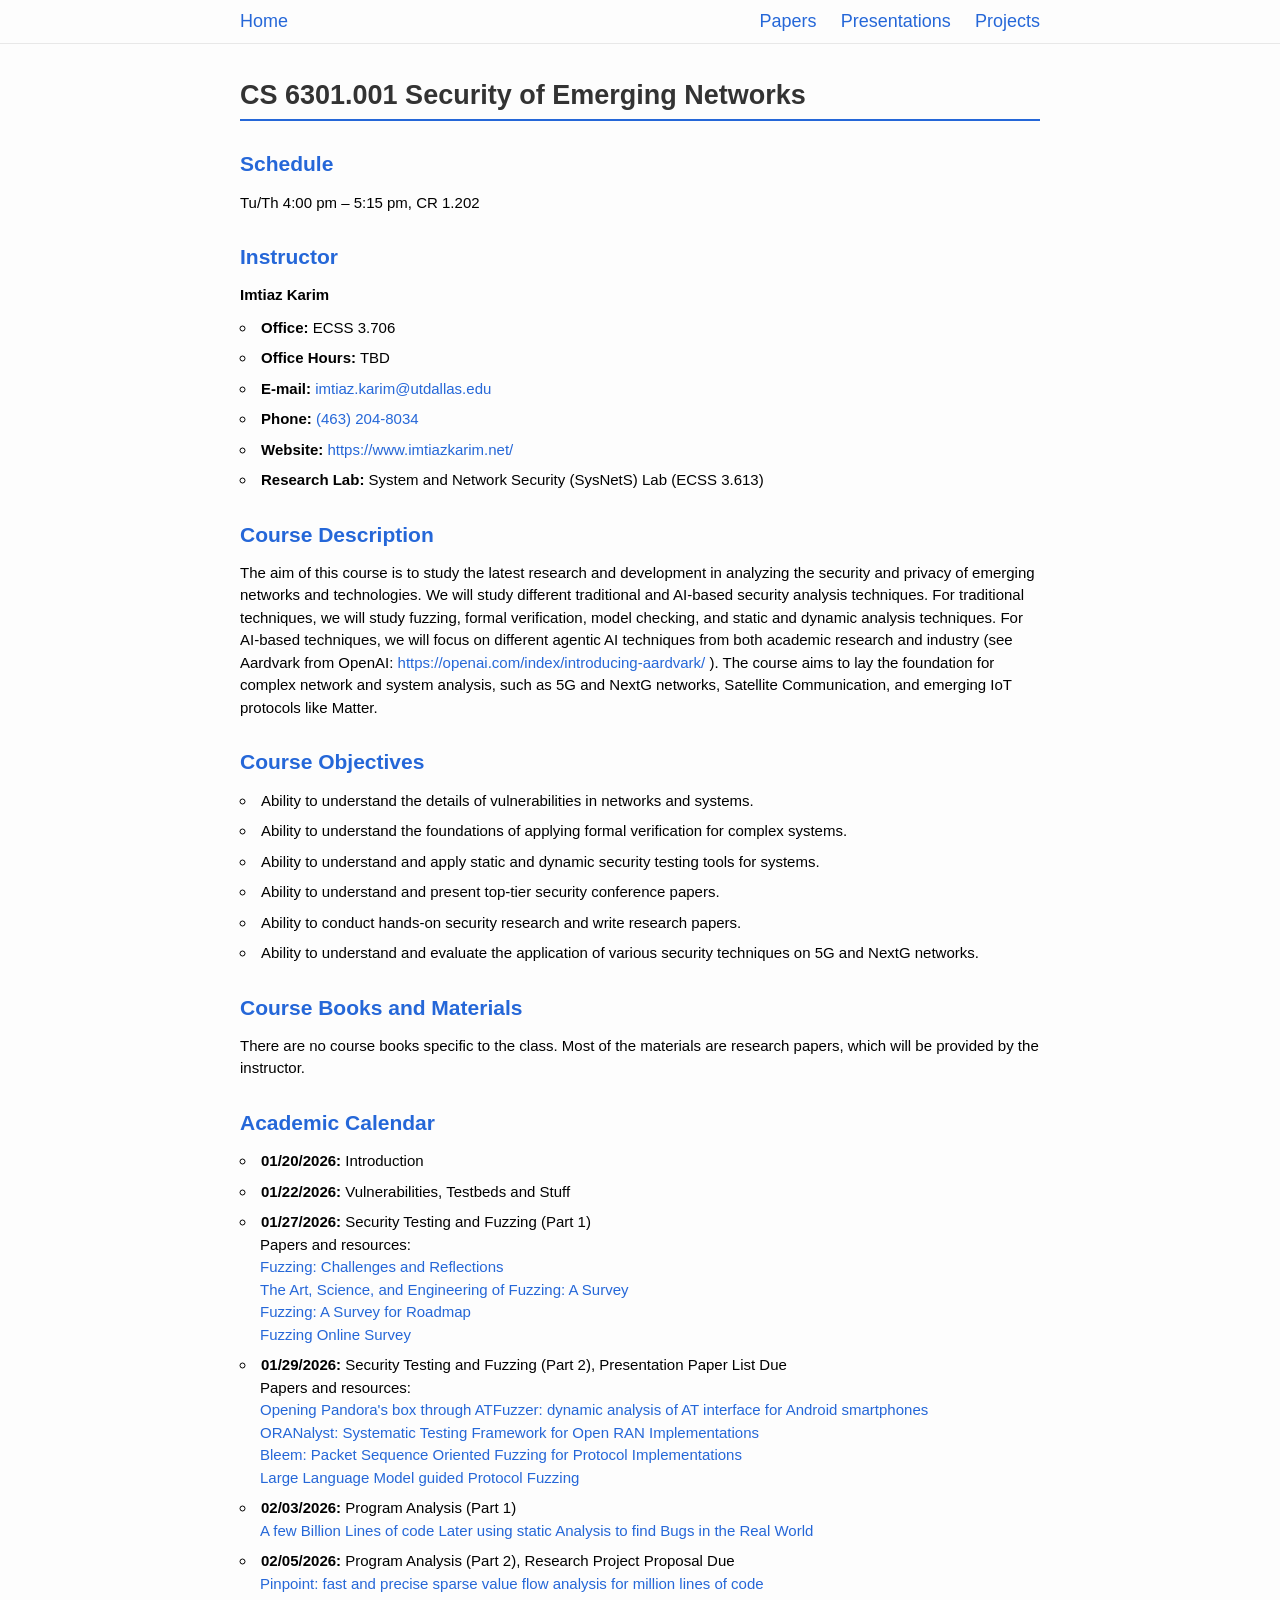
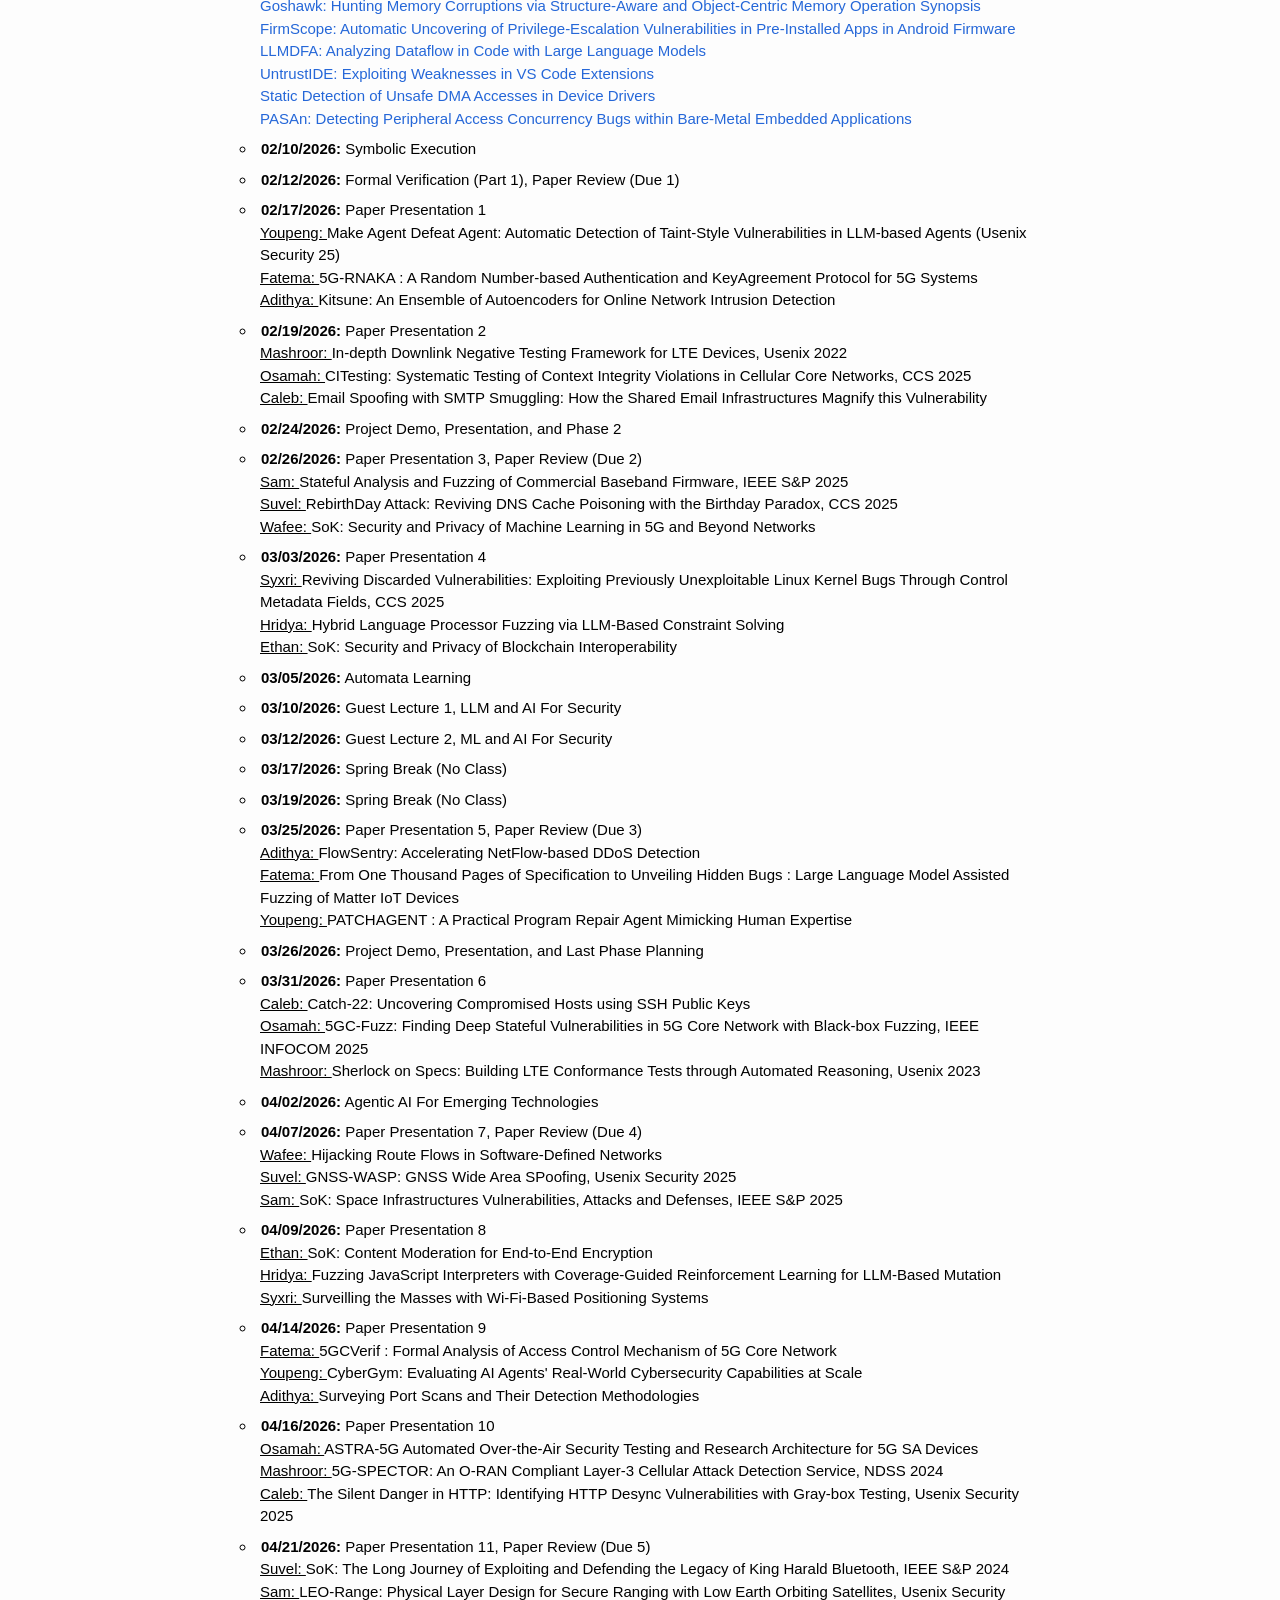
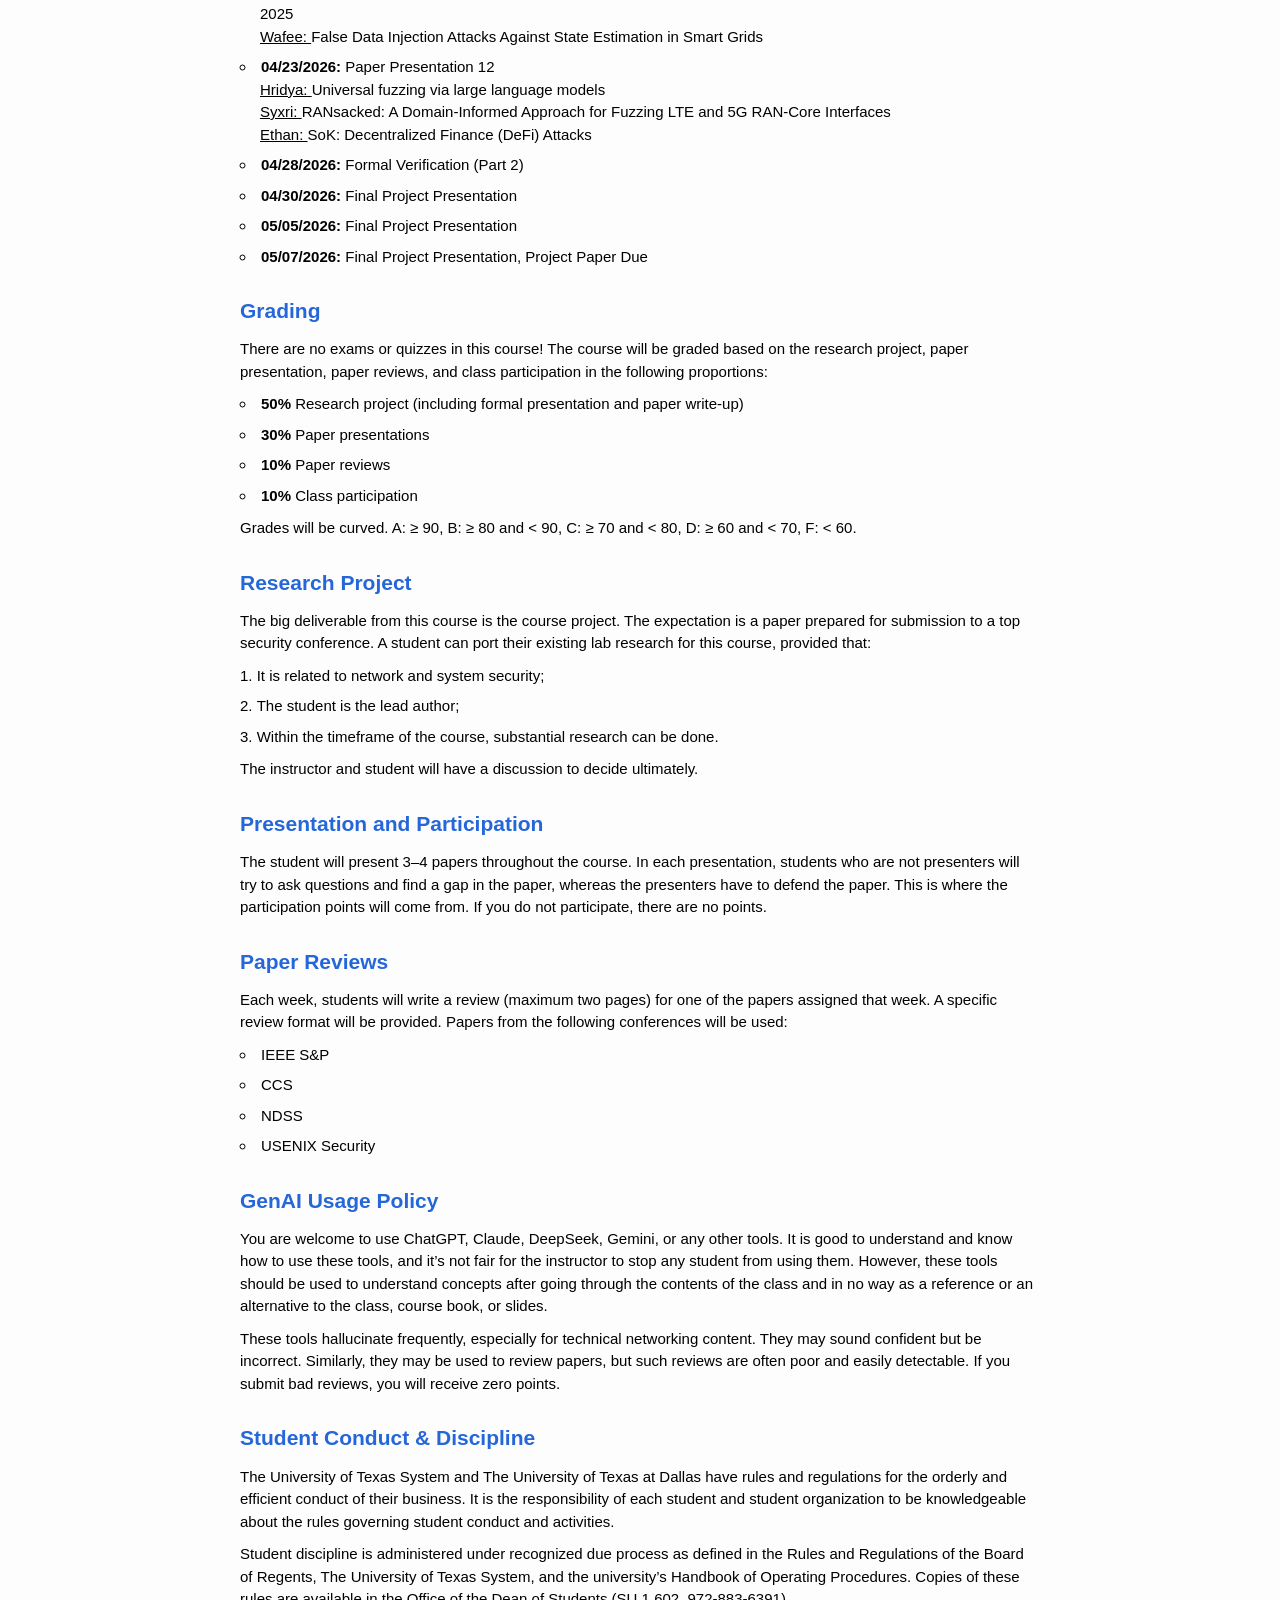
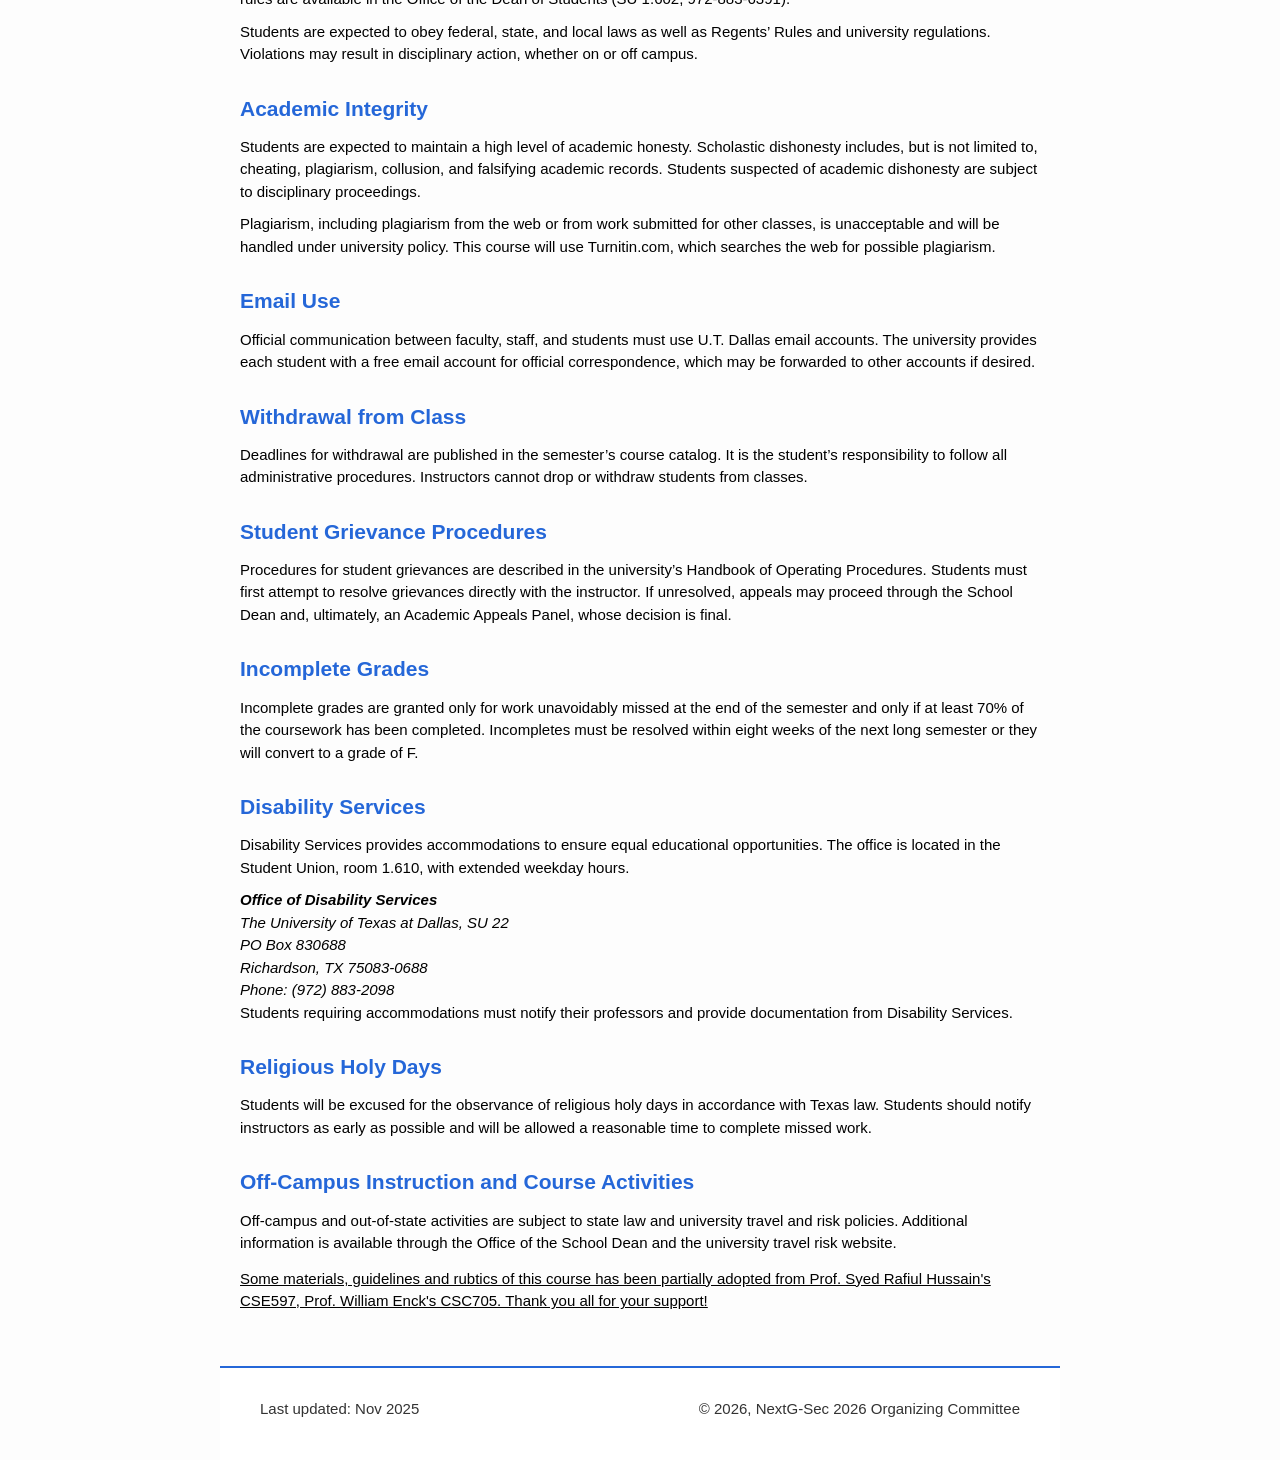
==== commit abbd76b7: "Edited" ====
--- a/index.html
+++ b/index.html
@@ -115,7 +115,17 @@
       <a href="Papers/static.pdf" target="_blank" rel="noopener noreferrer">A few Billion Lines of code Later using static Analysis to find Bugs in the Real World</a> <br>
     
     </li> 
-    <li><strong>02/05/2026:</strong> Program Analysis (Part 2), Research Project Proposal Due</li>
+    <li><strong>02/05/2026:</strong> Program Analysis (Part 2), Research Project Proposal Due <br>
+       <a href="Papers/static-analysis/pinpoint.pdf" target="_blank" rel="noopener noreferrer">Pinpoint: fast and precise sparse value flow analysis for million lines of code</a> <br>
+      <a href="Papers/static-analysis/Goshawk.pdf" target="_blank" rel="noopener noreferrer">Goshawk: Hunting Memory Corruptions via Structure-Aware and Object-Centric Memory Operation Synopsis</a> <br>
+     <a href="Papers/static-analysis/firmscope.pdf" target="_blank" rel="noopener noreferrer">FirmScope: Automatic Uncovering of Privilege-Escalation Vulnerabilities in Pre-Installed Apps in Android Firmware</a> <br>
+      <a href="Papers/static-analysis/llmdfa.pdf" target="_blank" rel="noopener noreferrer">LLMDFA: Analyzing Dataflow in Code with Large Language Models</a> <br> 
+      <a href="Papers/static-analysis/untrustIDE.pdf" target="_blank" rel="noopener noreferrer">UntrustIDE: Exploiting Weaknesses in VS Code Extensions</a> <br> 
+      <a href="Papers/static-analysis/undma.pdf" target="_blank" rel="noopener noreferrer">Static Detection of Unsafe DMA Accesses in Device Drivers</a> <br> 
+      <a href="Papers/static-analysis/pasan.pdf" target="_blank" rel="noopener noreferrer">PASAn: Detecting Peripheral Access Concurrency Bugs within Bare-Metal Embedded Applications</a> <br> 
+    
+    
+    </li>
     <li><strong>02/10/2026:</strong> Symbolic Execution</li>
     <li><strong>02/12/2026:</strong> Formal Verification (Part 1), Paper Review (Due 1)</li>
     <li><strong>02/17/2026:</strong> Paper Presentation 1 <br>
@@ -123,7 +133,7 @@
     <u>Fatema: </u> 5G-RNAKA : A Random Number-based Authentication and KeyAgreement Protocol for 5G Systems  <br>
     <u>Adithya: </u> Kitsune: An Ensemble of Autoencoders for Online Network Intrusion Detection  <br>
     </li>
-    <li><strong>02/19/2026:</strong> Paper Presentation 2
+    <li><strong>02/19/2026:</strong> Paper Presentation 2 <br>
     <u>Mashroor: </u> In-depth Downlink Negative Testing Framework for LTE Devices, Usenix 2022  <br>
     <u>Osamah: </u> CITesting: Systematic Testing of Context Integrity Violations in Cellular Core Networks, CCS 2025  <br>
     <u>Caleb: </u> Email Spoofing with SMTP Smuggling: How the Shared Email Infrastructures Magnify this Vulnerability  <br>
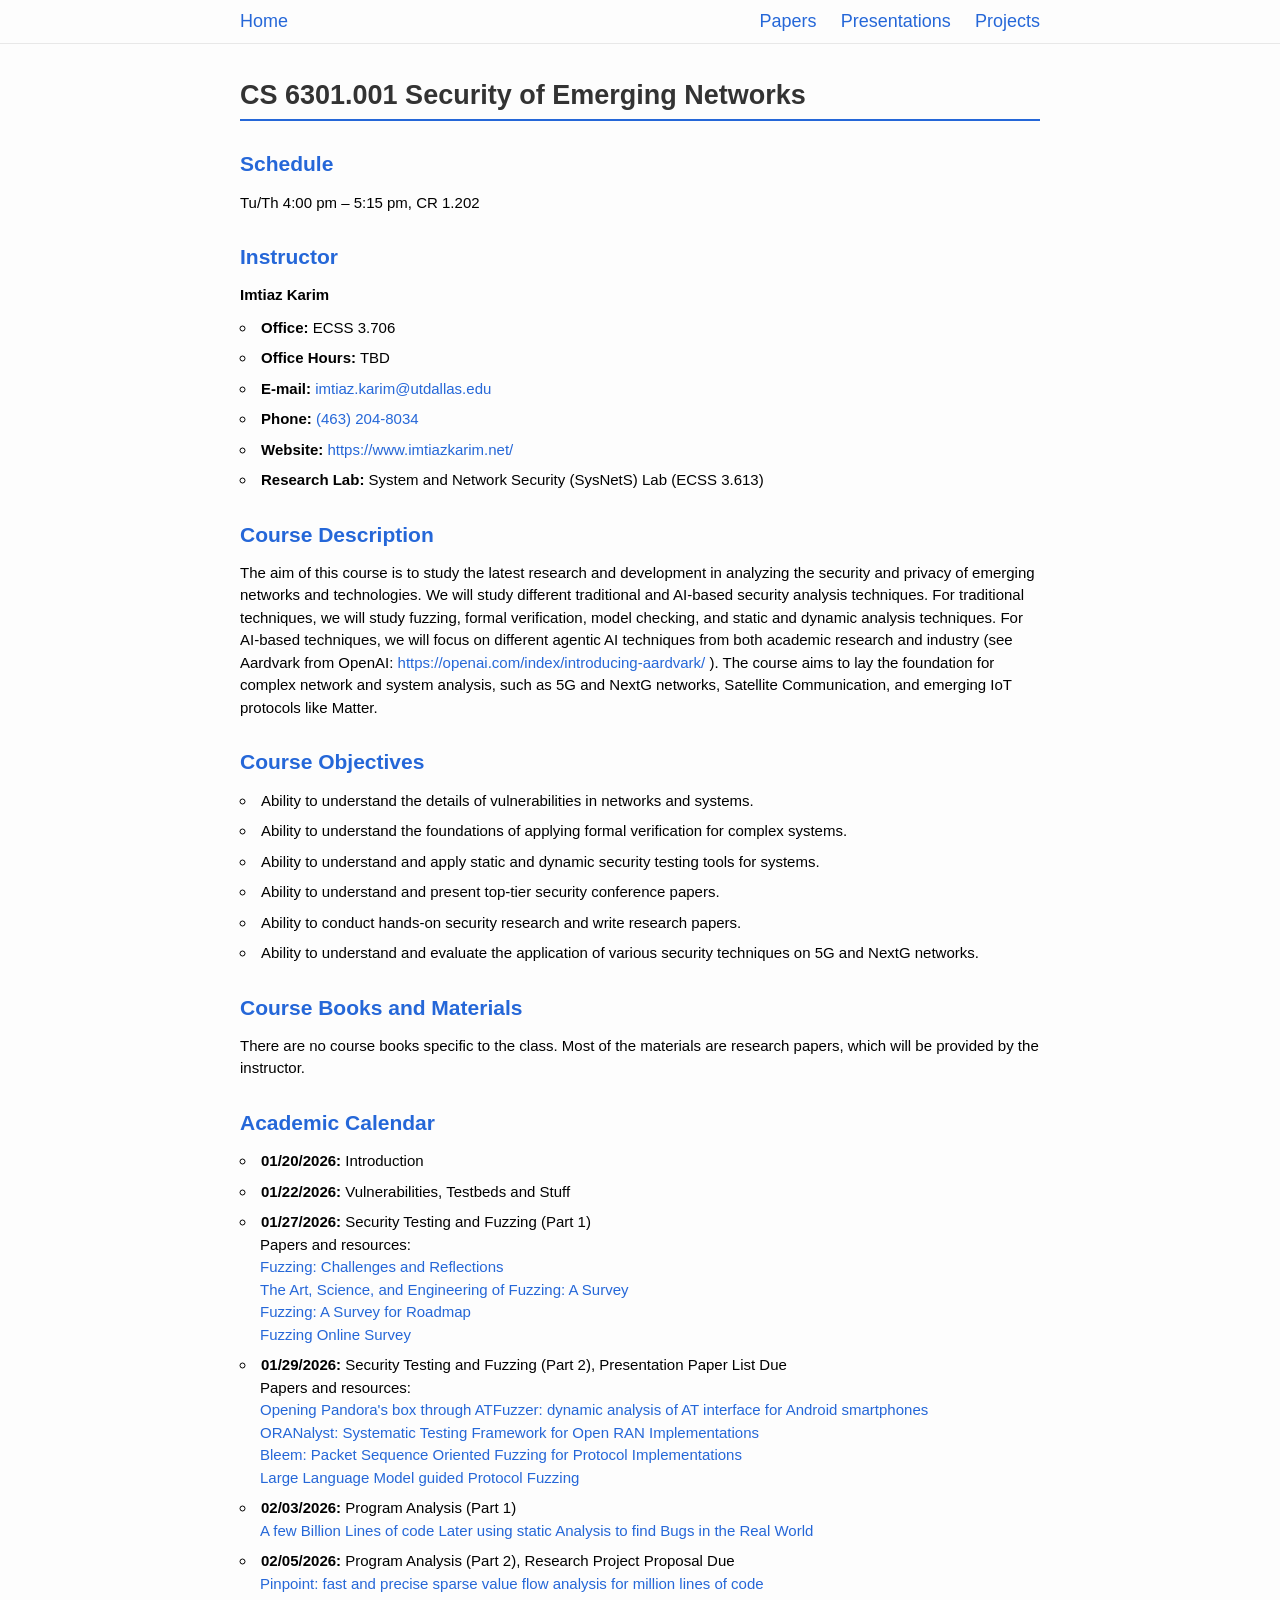
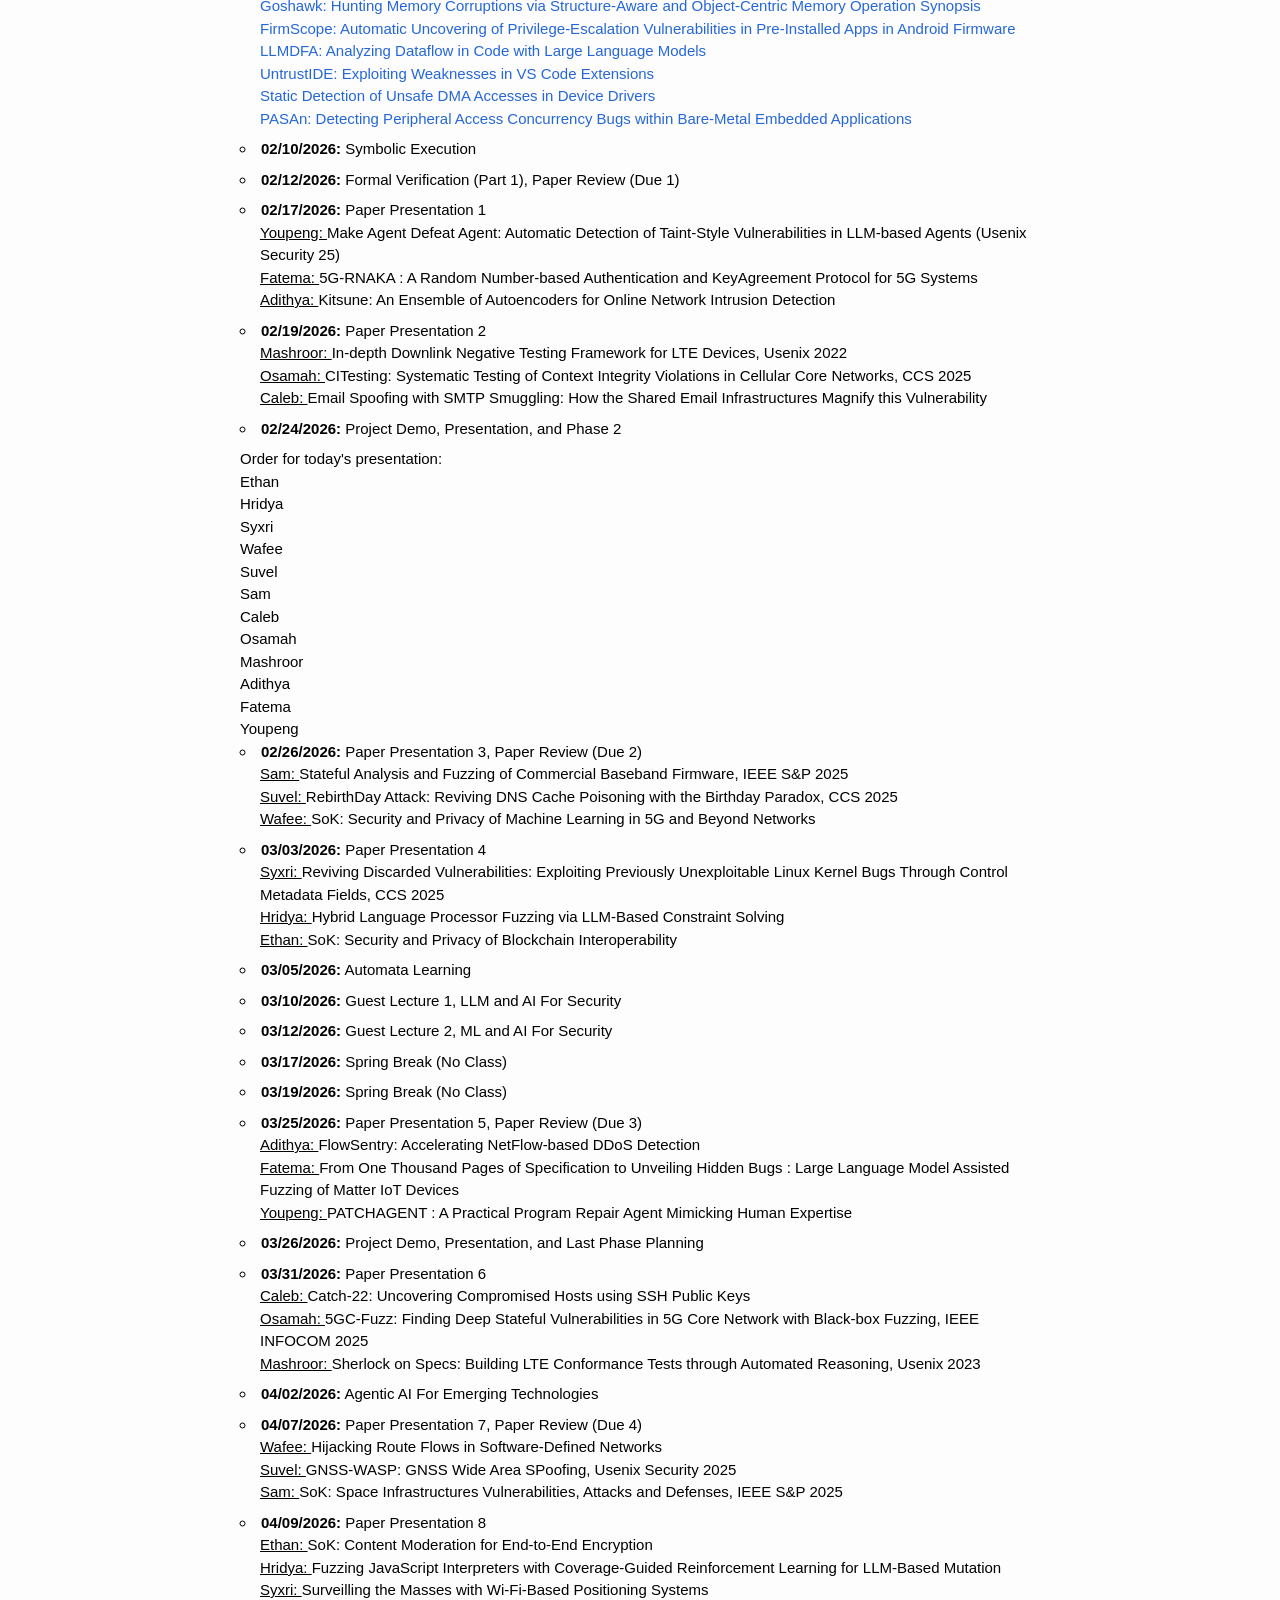
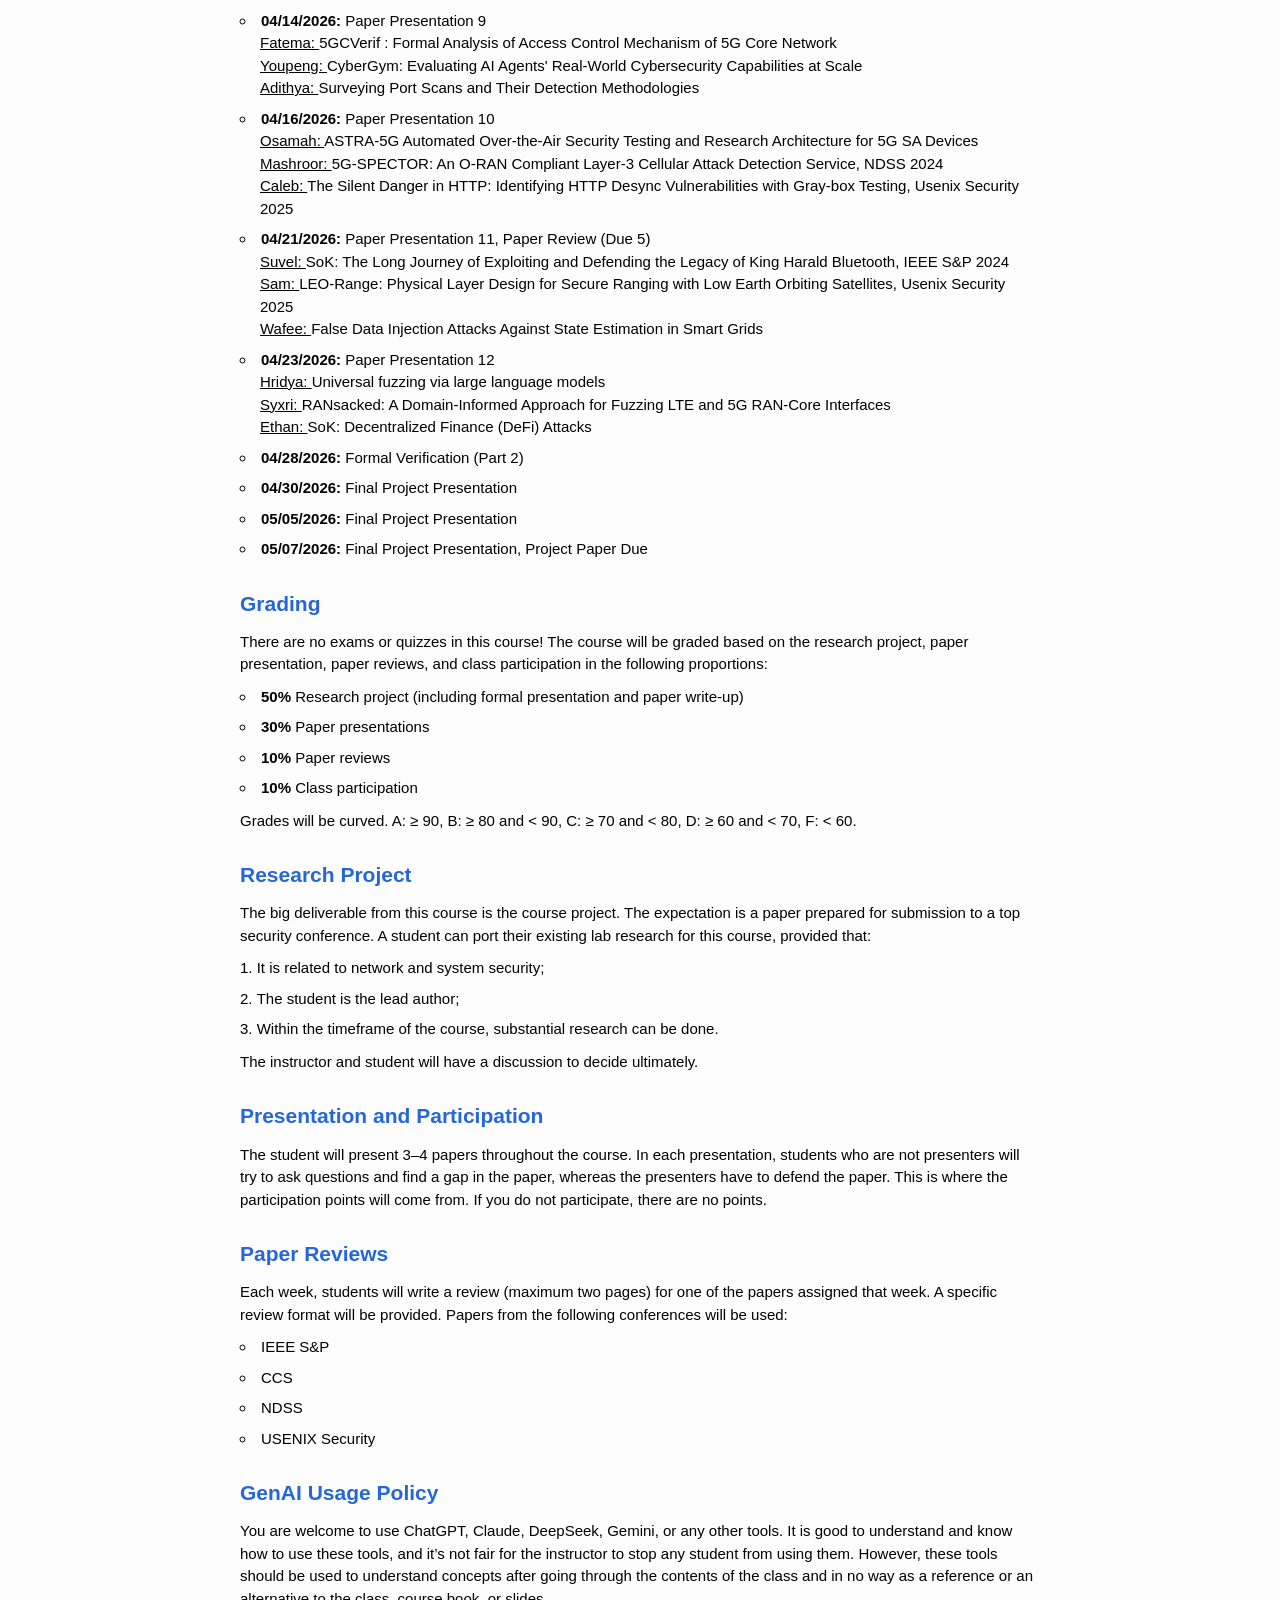
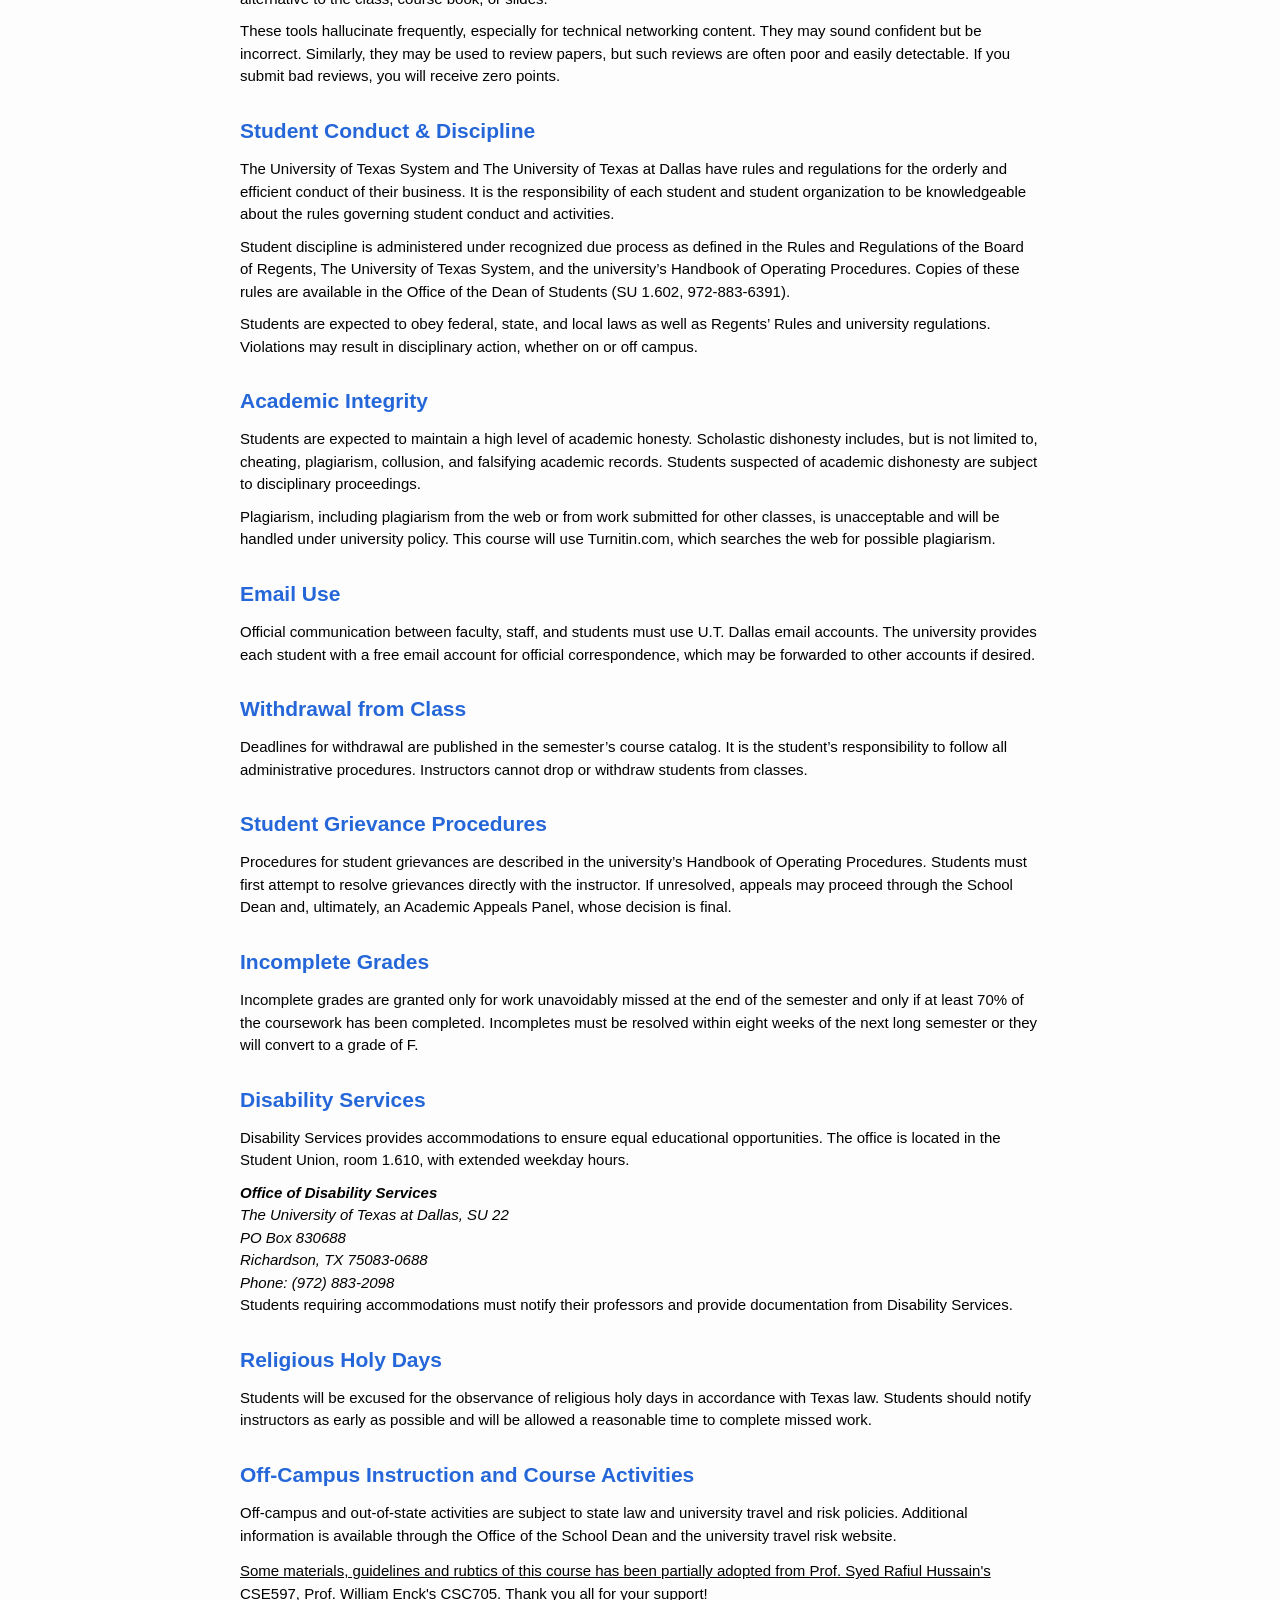
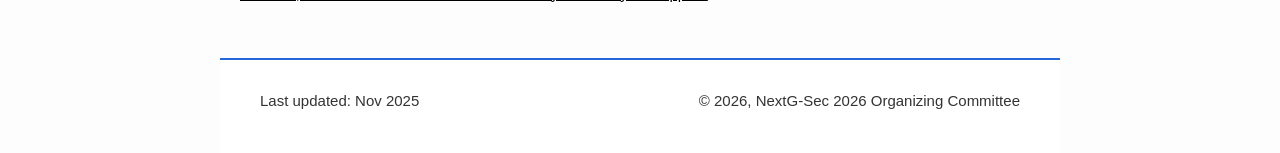
==== commit a126f426: "Updated list" ====
--- a/index.html
+++ b/index.html
@@ -139,6 +139,19 @@
     <u>Caleb: </u> Email Spoofing with SMTP Smuggling: How the Shared Email Infrastructures Magnify this Vulnerability  <br>
     </li>
     <li><strong>02/24/2026:</strong> Project Demo, Presentation, and Phase 2</li>
+    Order for today's presentation:<br>
+    Ethan<br>
+    Hridya<br>
+    Syxri<br>
+    Wafee<br>
+    Suvel<br>
+    Sam<br>
+    Caleb<br>
+    Osamah<br>
+    Mashroor<br>
+    Adithya<br>
+    Fatema<br>
+    Youpeng
     <li><strong>02/26/2026:</strong> Paper Presentation 3, Paper Review (Due 2)  <br> 
     <u>Sam: </u> Stateful Analysis and Fuzzing of Commercial Baseband Firmware, IEEE S&P 2025  <br>
     <u>Suvel: </u> RebirthDay Attack: Reviving DNS Cache Poisoning with the Birthday Paradox, CCS 2025  <br>
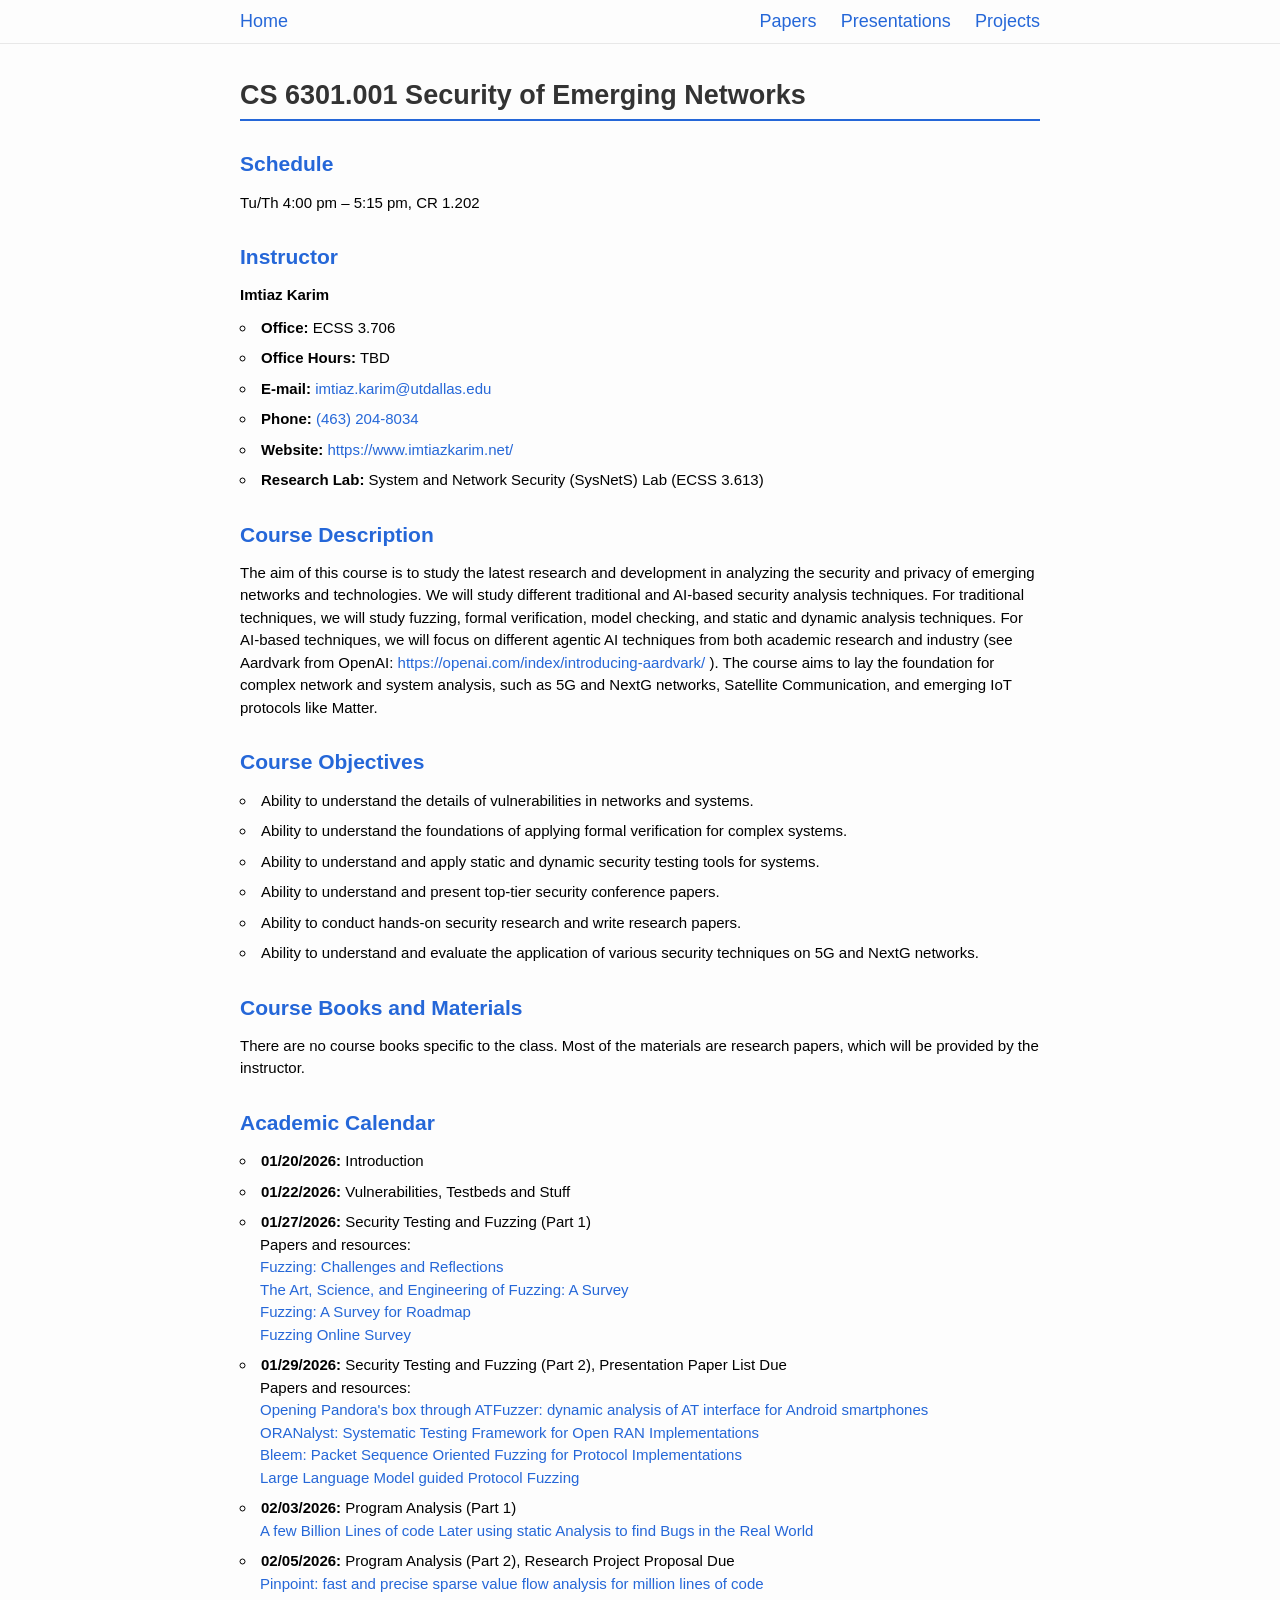
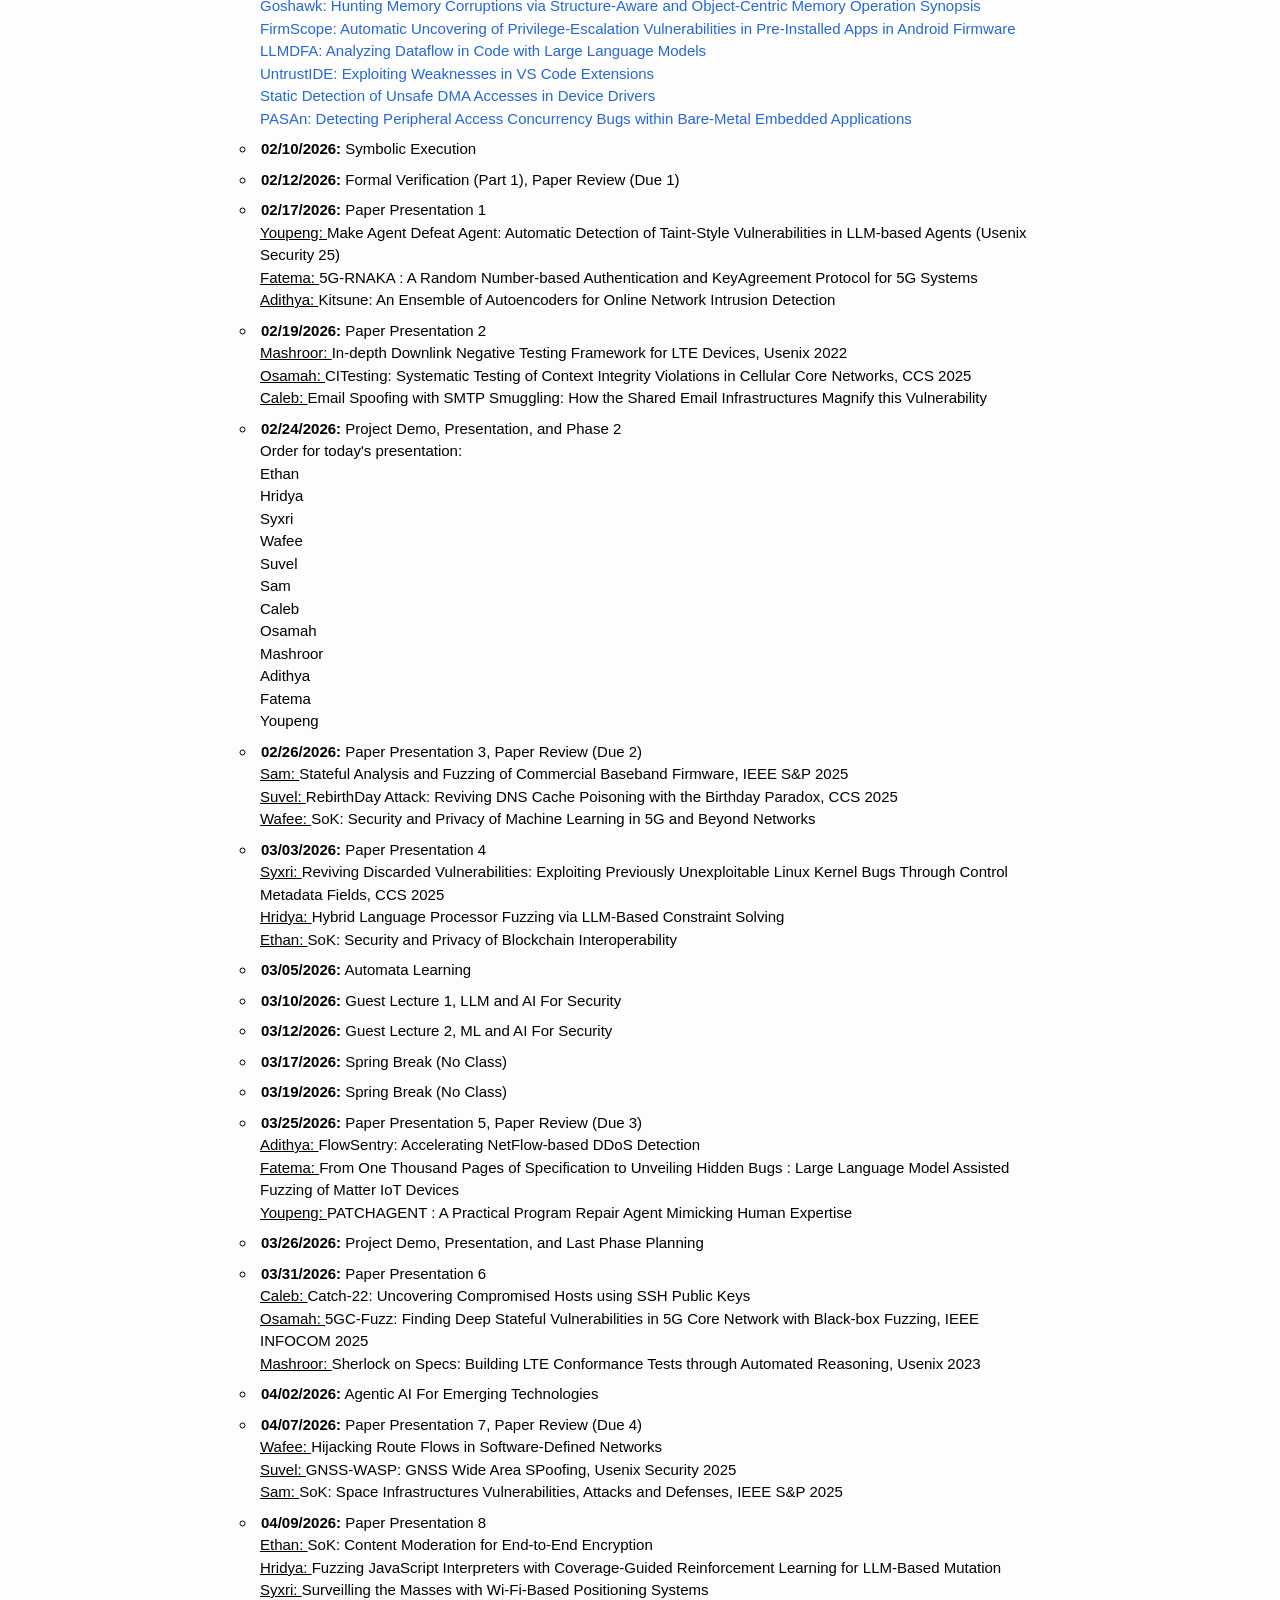
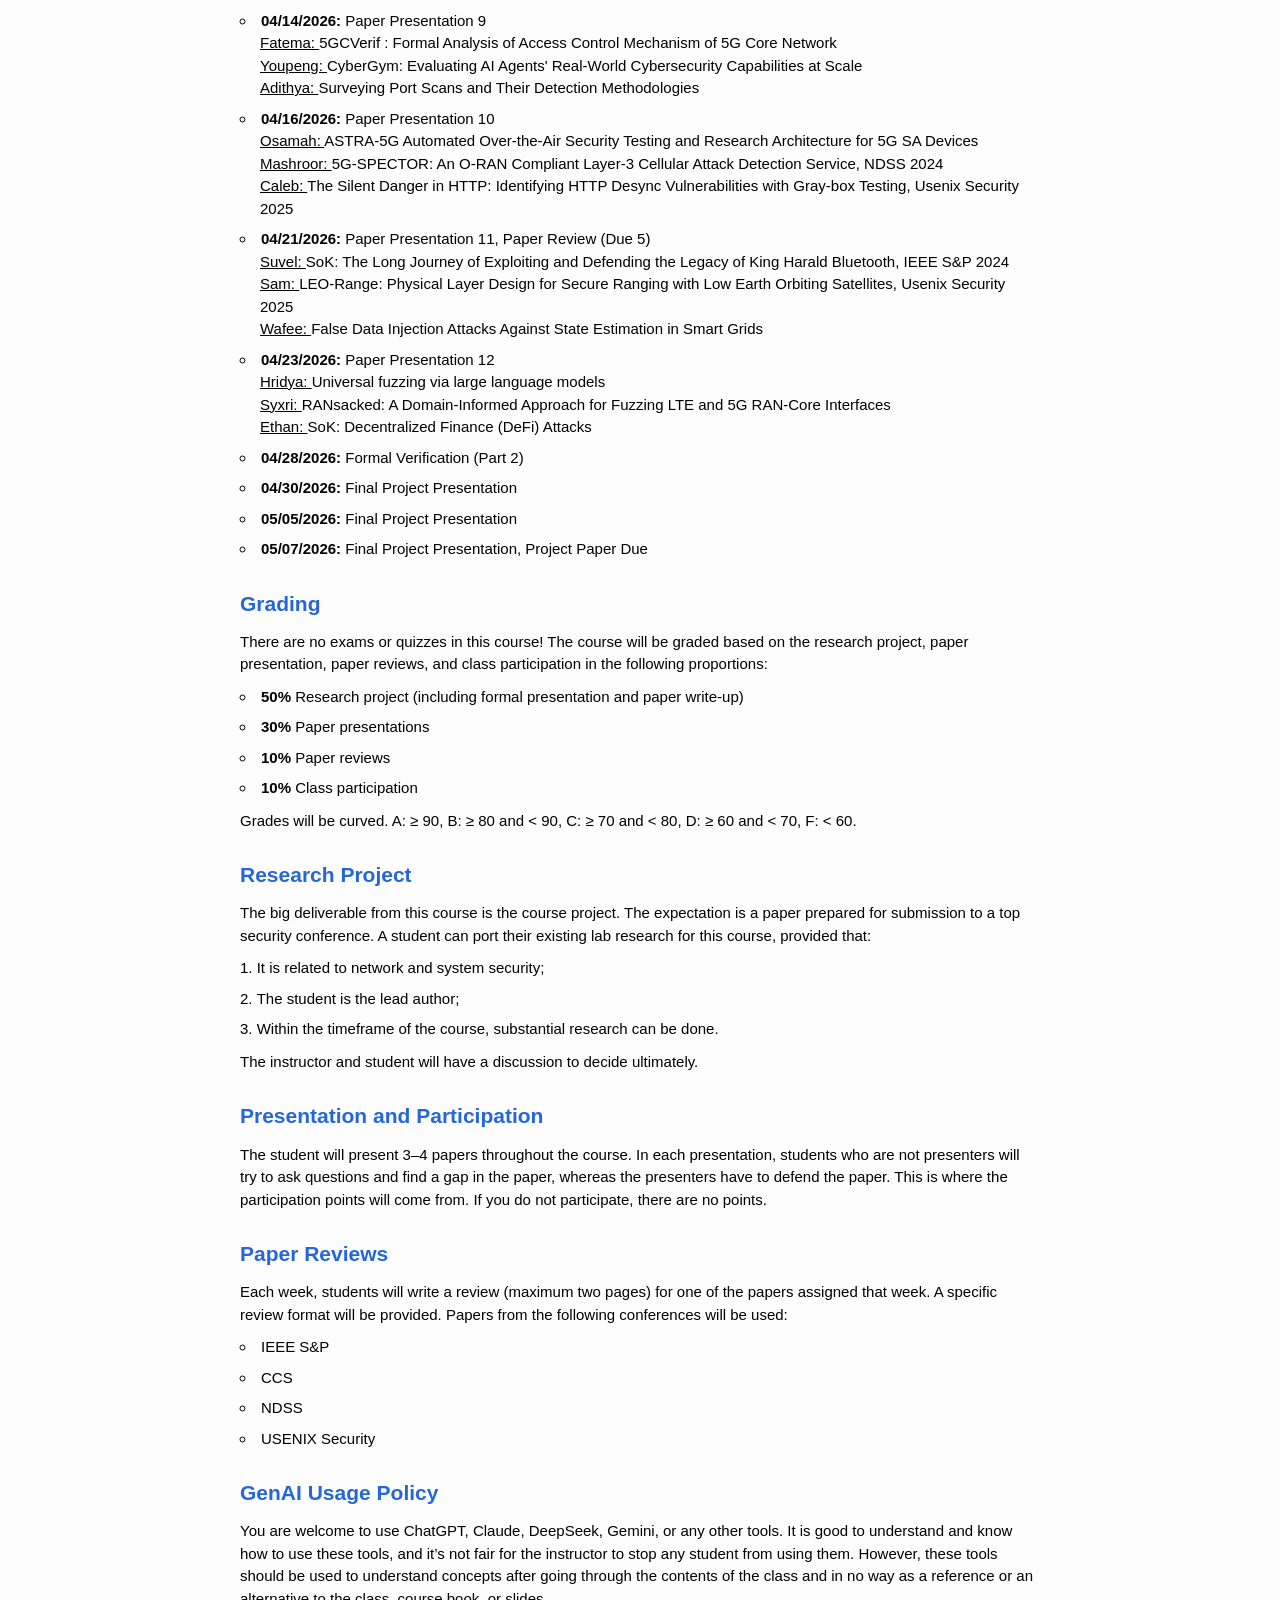
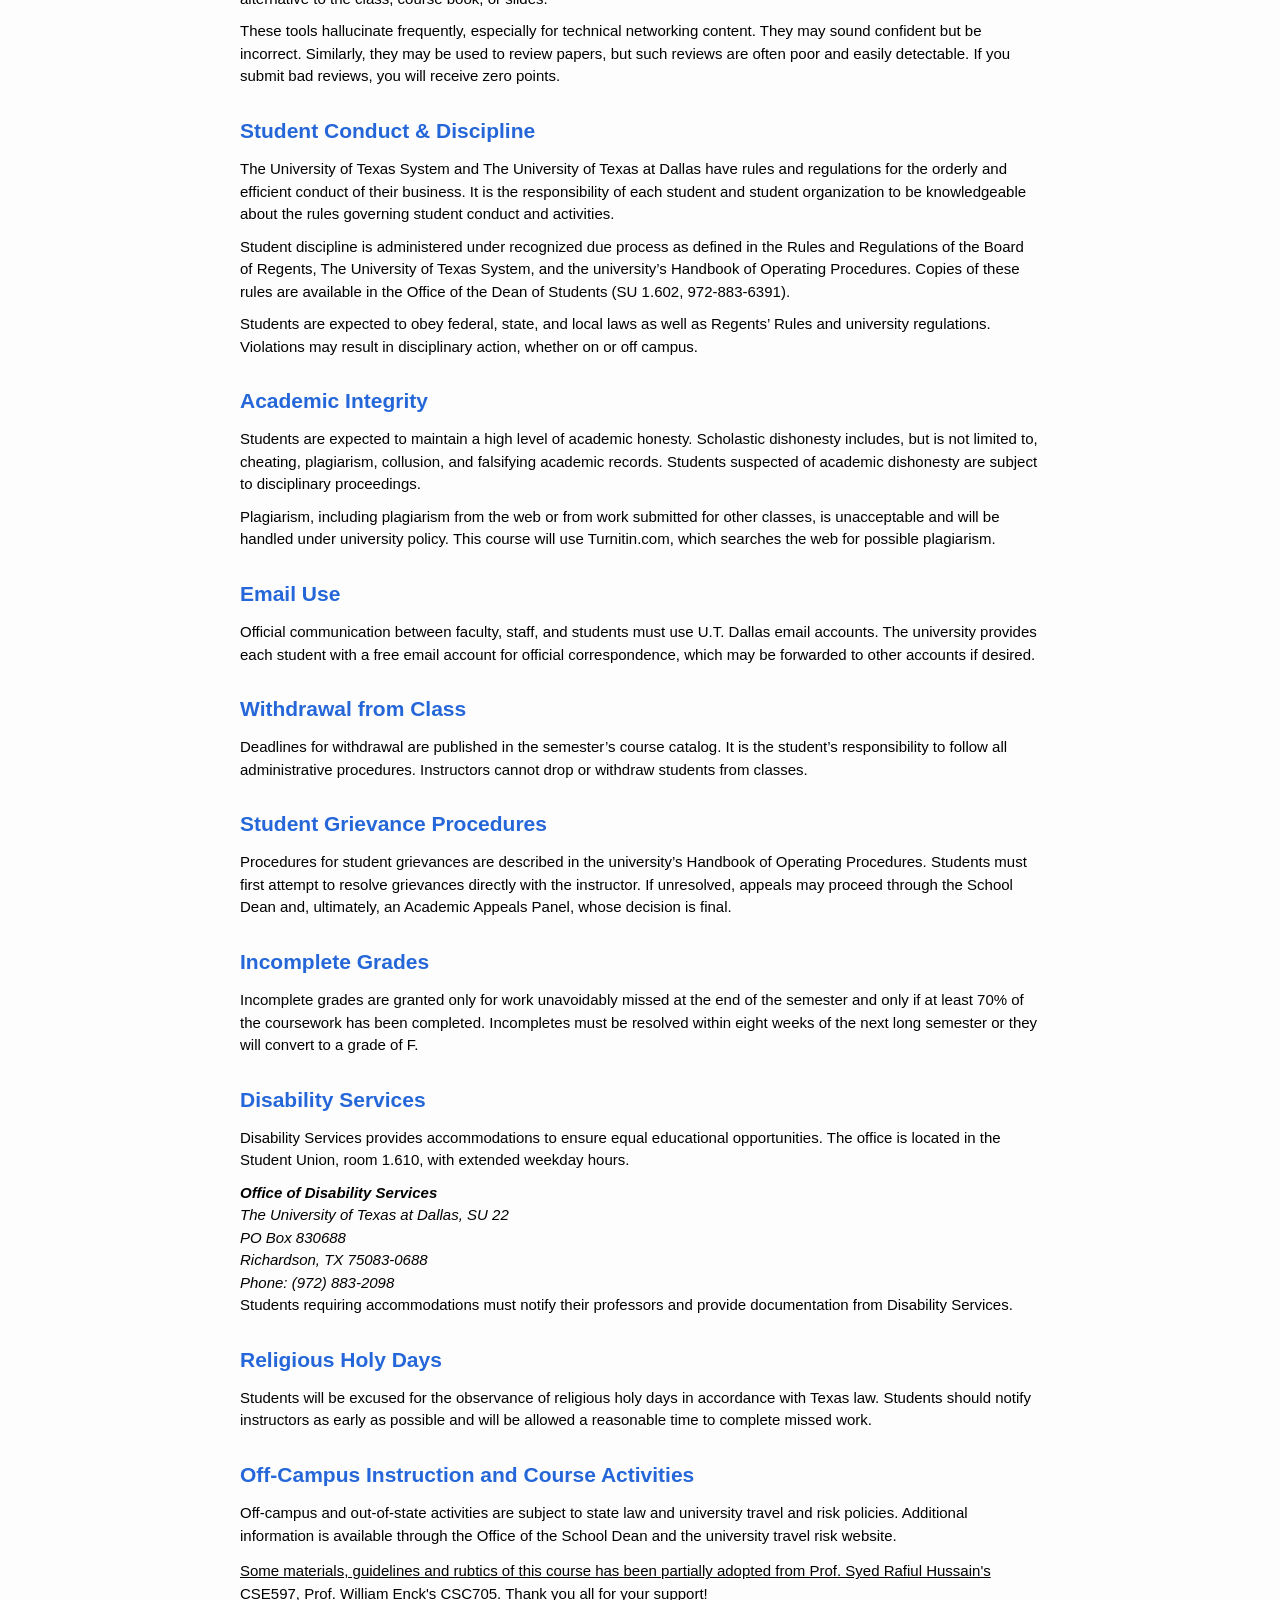
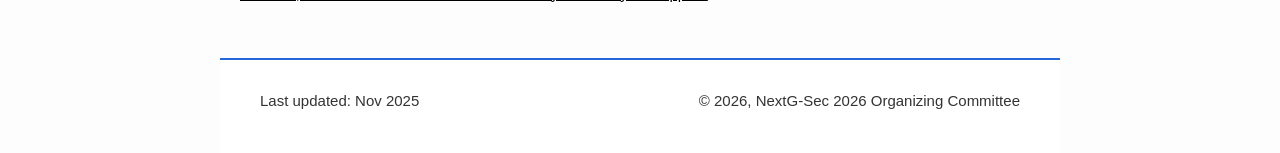
==== commit ab3609bc: "Updated list" ====
--- a/index.html
+++ b/index.html
@@ -138,7 +138,7 @@
     <u>Osamah: </u> CITesting: Systematic Testing of Context Integrity Violations in Cellular Core Networks, CCS 2025  <br>
     <u>Caleb: </u> Email Spoofing with SMTP Smuggling: How the Shared Email Infrastructures Magnify this Vulnerability  <br>
     </li>
-    <li><strong>02/24/2026:</strong> Project Demo, Presentation, and Phase 2</li>
+    <li><strong>02/24/2026:</strong> Project Demo, Presentation, and Phase 2<br>
     Order for today's presentation:<br>
     Ethan<br>
     Hridya<br>
@@ -151,7 +151,7 @@
     Mashroor<br>
     Adithya<br>
     Fatema<br>
-    Youpeng
+    Youpeng</li>
     <li><strong>02/26/2026:</strong> Paper Presentation 3, Paper Review (Due 2)  <br> 
     <u>Sam: </u> Stateful Analysis and Fuzzing of Commercial Baseband Firmware, IEEE S&P 2025  <br>
     <u>Suvel: </u> RebirthDay Attack: Reviving DNS Cache Poisoning with the Birthday Paradox, CCS 2025  <br>
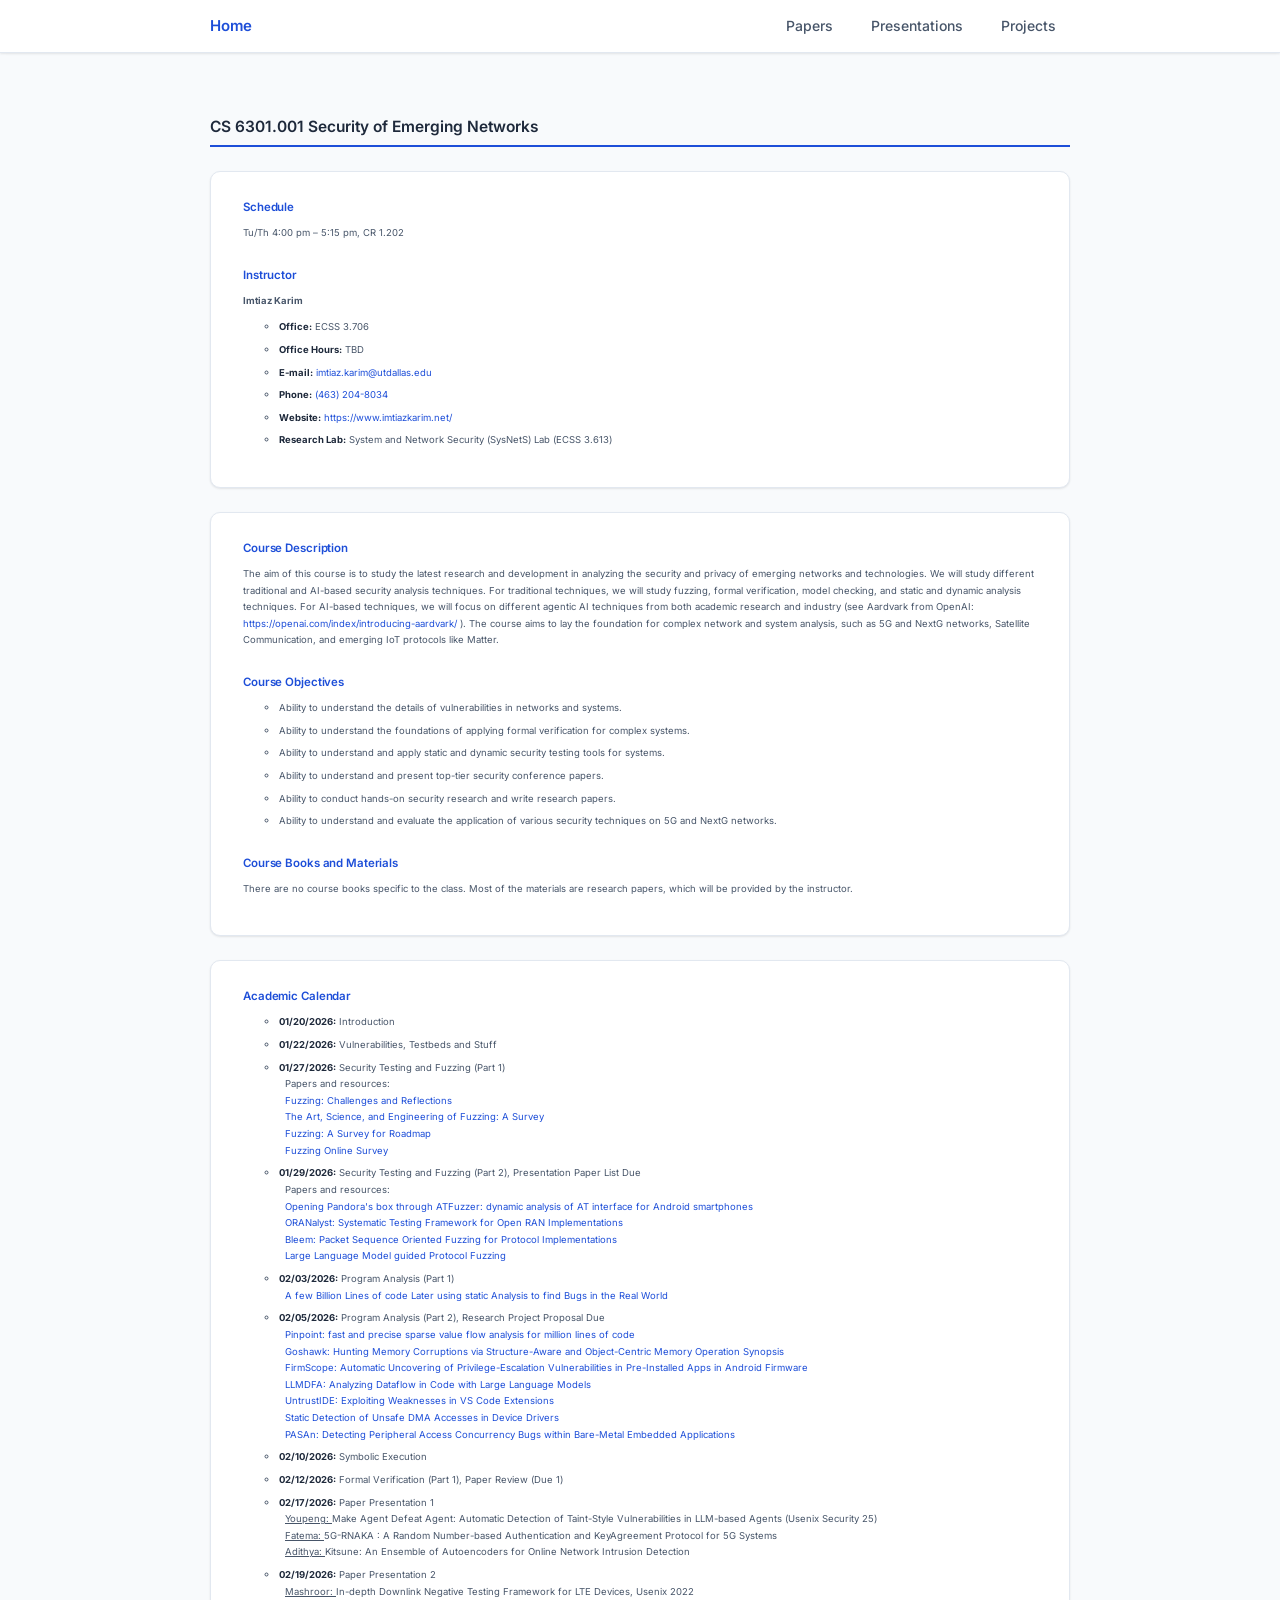
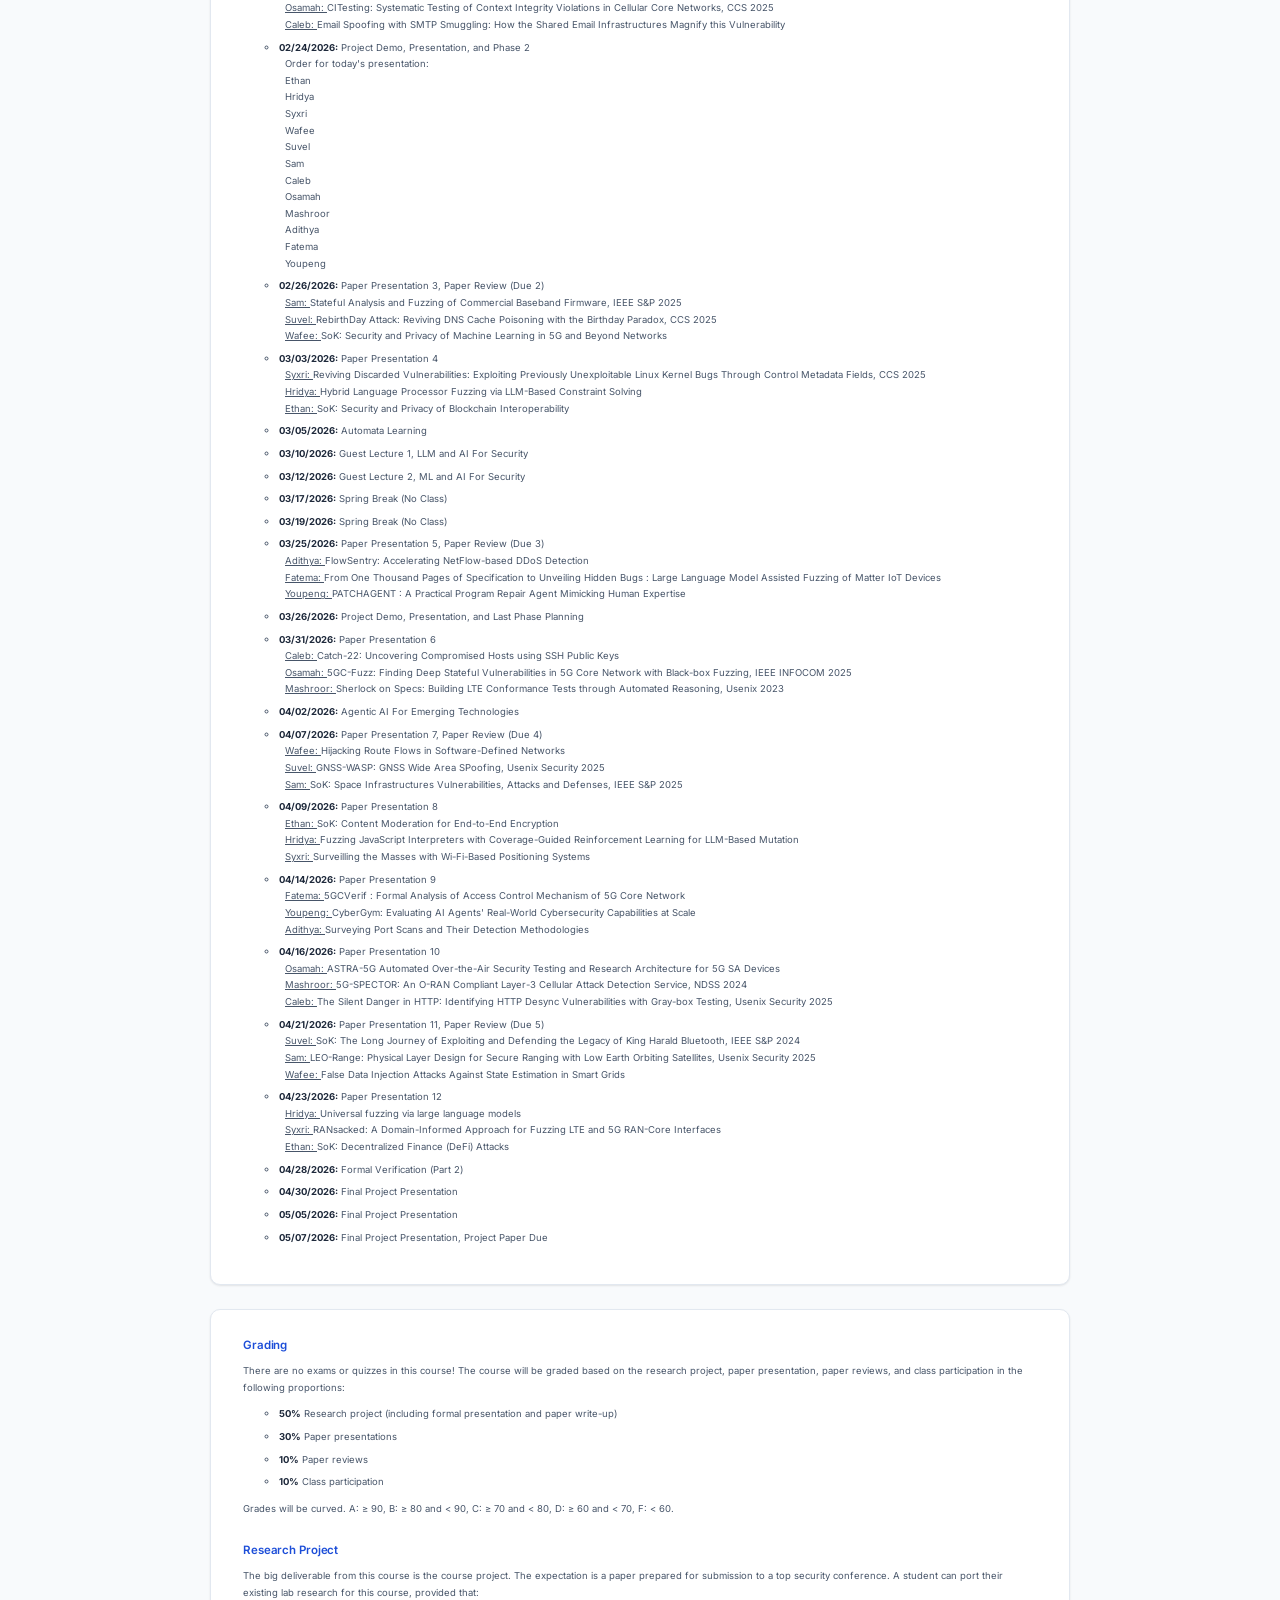
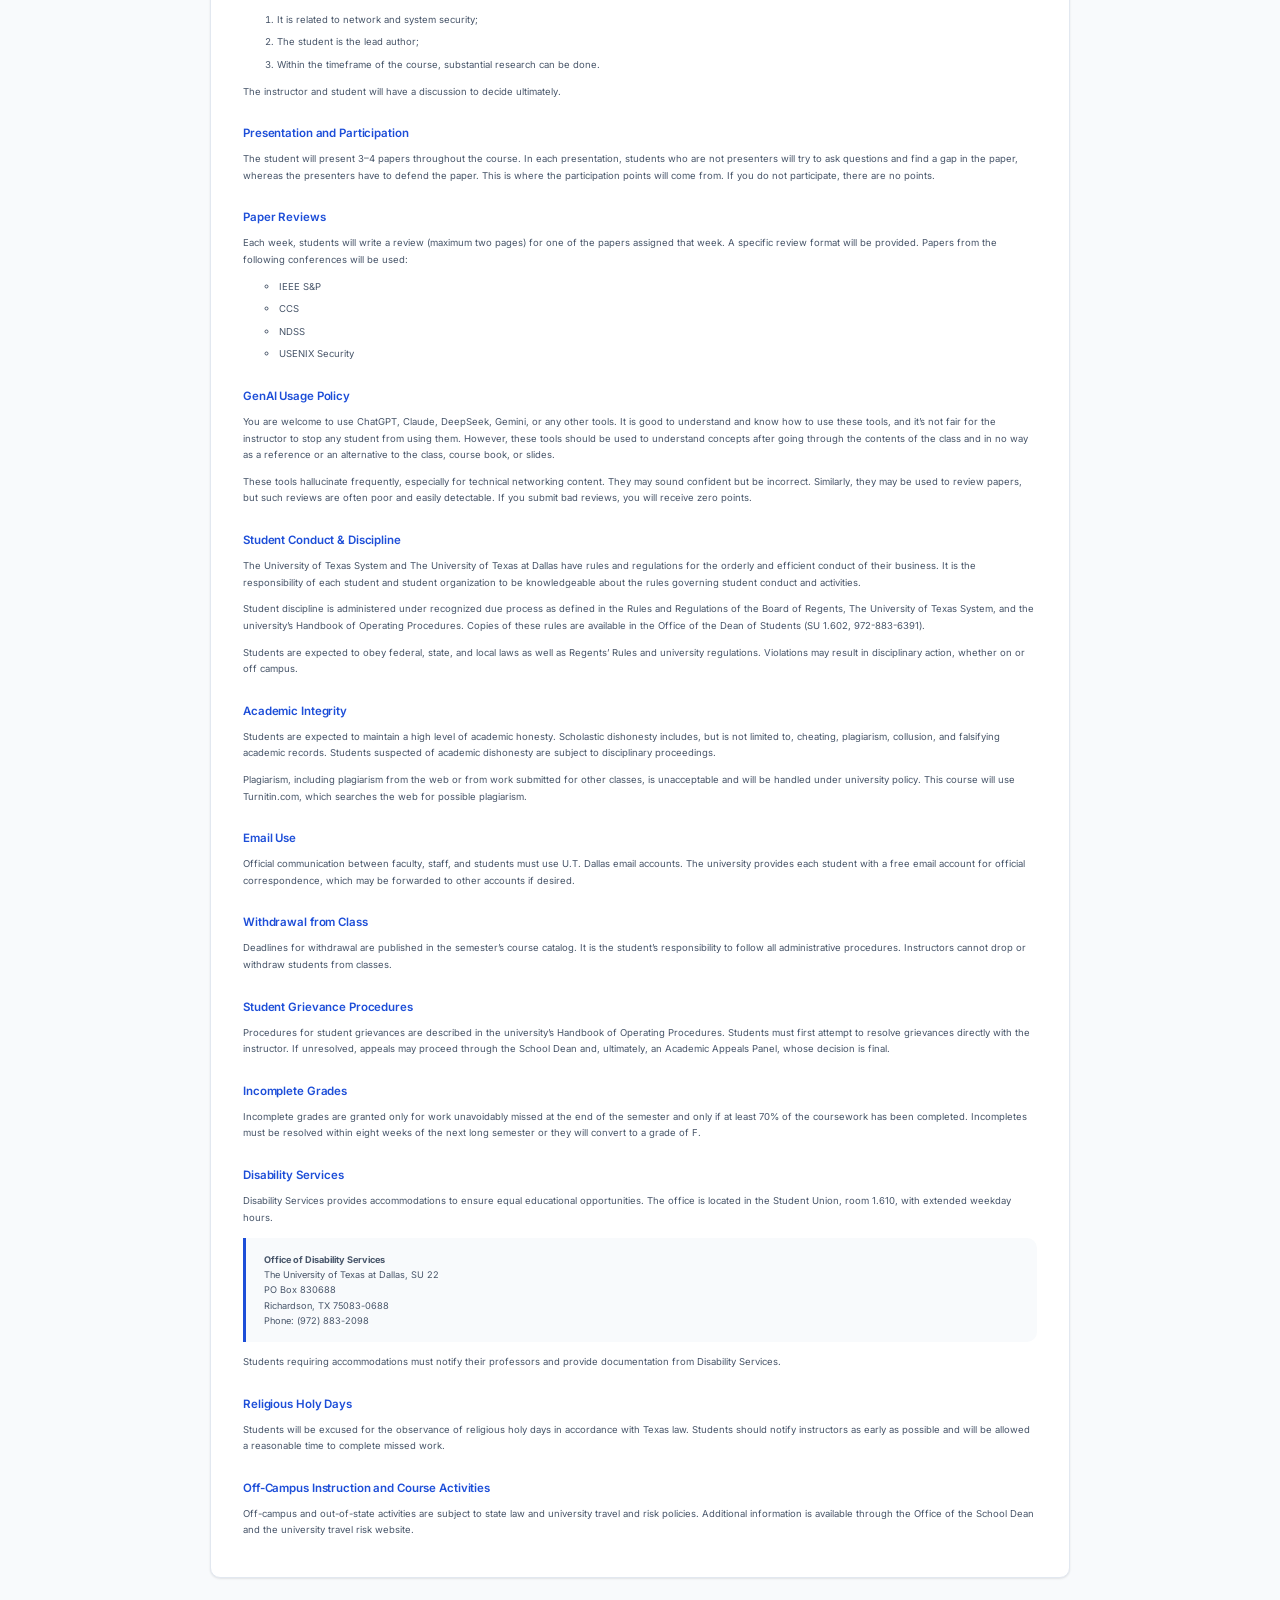
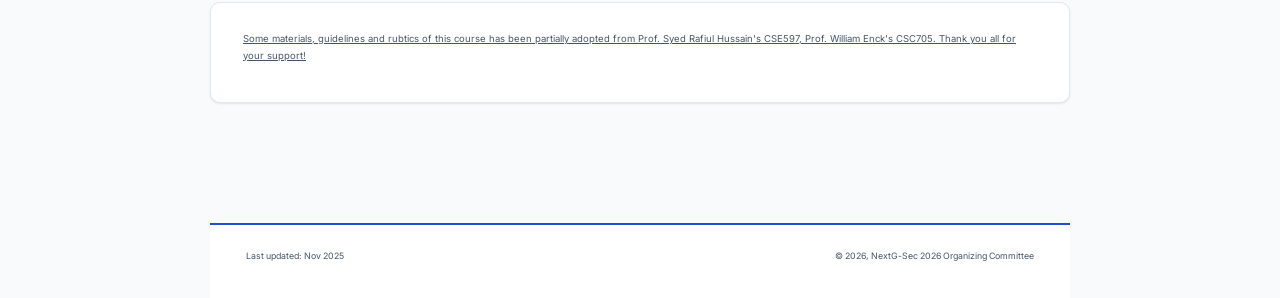
==== commit 013412a1: "editing" ====
--- a/index.html
+++ b/index.html
@@ -10,6 +10,9 @@
   <meta property="og:description" content="Workshop on CS 6301.001 Security of Emerging Networks taught at UTD in Spring 2026">
   <meta property="og:type" content="website">
 
+  <link rel="preconnect" href="https://fonts.googleapis.com">
+  <link rel="preconnect" href="https://fonts.gstatic.com" crossorigin>
+  <link href="https://fonts.googleapis.com/css2?family=Inter:wght@400;500;600;700&display=swap" rel="stylesheet">
   <link rel="stylesheet" href="css/normalize.css">
   <link rel="stylesheet" href="css/skeleton.css">
   <link rel="stylesheet" href="css/main.css">
--- a/css/skeleton.css
+++ b/css/skeleton.css
@@ -31,7 +31,7 @@
 .container {
   position: relative;
   width: 100%;
-  max-width: 800px;
+  max-width: 860px;
   margin: 0 auto;
   padding: 0 20px;
   box-sizing: border-box; }
--- a/css/main.css
+++ b/css/main.css
@@ -1,457 +1,274 @@
-.right-align {
-  text-align: right;
-}
-
-.center-align {
-  text-align: center;
-}
-
-
-.logosbu {
-  margin-top: 22px;
-  margin-bottom: 22px;
-  width: 55%;
-}
-
-
-.logofb {
-  margin-top: 10px;
-  width: 64%;
-}
-
-
-.date.columns {
-  width: 155px;
-}
-
-
-.header-image {
-  vertical-align: middle;
-}
-
-.iframe-container {
-  overflow: hidden;
-  padding-top: 25.6%;
-  position: relative;
-}
-
-.iframe-container iframe {
-  border: 0;
-  height: 100%;
-  left: 0;
-  position: absolute;
+/* ============================================================
+   CS 6301 — Modern Theme
+   Pure CSS overhaul. No HTML changes required.
+   ============================================================ */
+
+/* ---------- design tokens ---------- */
+:root {
+  --c-primary: #1d4ed8;
+  --c-primary-hover: #1e40af;
+  --c-primary-bg: #eff6ff;
+  --c-bg: #f8fafc;
+  --c-surface: #ffffff;
+  --c-text: #1e293b;
+  --c-text-2: #475569;
+  --c-text-3: #94a3b8;
+  --c-border: #e2e8f0;
+  --c-border-light: #f1f5f9;
+  --shadow-sm: 0 1px 3px rgba(0,0,0,.04), 0 1px 2px rgba(0,0,0,.06);
+  --shadow-md: 0 4px 12px rgba(0,0,0,.06), 0 1px 3px rgba(0,0,0,.04);
+  --radius: 10px;
+  --transition: .18s ease;
+}
+
+/* ---------- base ---------- */
+*, *::before, *::after { box-sizing: border-box; }
+
+body {
+  font-family: 'Inter', -apple-system, BlinkMacSystemFont, 'Segoe UI', Roboto, sans-serif;
+  background: var(--c-bg);
+  color: var(--c-text);
+  line-height: 1.65;
+  -webkit-font-smoothing: antialiased;
+}
+
+/* ---------- links ---------- */
+a {
+  color: var(--c-primary);
+  text-decoration: none;
+  transition: color var(--transition);
+}
+a:hover  { color: var(--c-primary-hover); text-decoration: underline; }
+a:visited { color: var(--c-primary-hover); }
+
+/* ---------- utility ---------- */
+.right-align  { text-align: right; }
+.center-align { text-align: center; }
+.redtext  { color: #dc2626; }
+.greytext { color: var(--c-text-3); }
+del { text-decoration: line-through; }
+
+hr.thin {
+  height: 1px; border: 0;
+  background: var(--c-border);
+  margin: 4px 0 12px;
+}
+
+/* ---------- nav / menu ---------- */
+.site-menu {
+  background: var(--c-surface);
+  border-bottom: 1px solid var(--c-border);
+  min-height: 52px;
+  position: sticky;
   top: 0;
-  width: 100%;
-}
-
-.cfptitlelinks {
-  margin-left: 20px;
-  font-size: 20px;
-}
-
-/* https://www.jsvine.com/mta-colors/ */
-/* Note that use of MTA logos, maps and symbols requires a license. For licensing information, contact Mark Heavey at mheavey@mtahq.org. */
-/* Hex codes below compiled from http://mta.info/developers/data/colors.csv */
-.mta-bullet {
-  font-family: Helvetica, sans-serif;
-  width: 0.9em;
-  height: 0.9em;
-  font-size: 0.9em;
-  line-height: 1em;
-  padding: 0.25em;
-  text-align: center;
-  font-weight: bold;
-  color: #FFF;
-  -webkit-border-radius: 999px;
-  -moz-border-radius: 999px;
-  border-radius: 999px;
-  behavior: url(css/PIE.htc);
-}
-
-span.mta-bullet {
-  display: inline-block;
-}
-
-.mta-a,
-.mta-c,
-.mta-e,
-.mta-ace {
-  background-color: #2850AD;
-}
-
-.mta-b,
-.mta-d,
-.mta-f,
-.mta-m,
-.mta-bdfm {
-  background-color: #FF6319;
-}
-
-.mta-g {
-  background-color: #6CBE45;
-}
-
-.mta-j,
-.mta-z,
-.mta-jz {
-  background-color: #996633;
-}
-
-.mta-l {
-  background-color: #A7A9AC;
-}
-
-.mta-n,
-.mta-q,
-.mta-r,
-.mta-nqr {
-  background-color: #FCCC0A;
-  color: #333;
-}
-
-.mta-s {
-  background-color: #808183;
-}
-
-.mta-1,
-.mta-2,
-.mta-3,
-.mta-123 {
-  background-color: #EE352E;
-}
-
-.mta-4,
-.mta-5,
-.mta-6,
-.mta-456 {
-  background-color: #00933C;
-}
-
-.mta-7 {
-  background-color: #B933AD;
-}
-
-del {
-  text-decoration: line-through;
-}
-
-
-hr.thin {
-  height: 1px;
-  border: 0;
-  color: #e8e8e8;
-  background-color: #e8e8e8;
-  margin: 2px 0 10px;
-}
-
-.sessionbox {
-  box-shadow: 0 1px 3px rgba(0, 0, 0, .2);
-  margin-top: 0em;
-  padding-top: 0em;
-  position: relative;
-}
-
-.sessionbox23 {
-  background-color: #fff;
-  -moz-box-shadow: 0 1px 3px rgba(0, 0, 0, .2);
-  -webkit-box-shadow: 0 1px 3px rgba(0, 0, 0, .2);
-  box-shadow: 0 1px 3px rgba(0, 0, 0, .2);
-  margin-top: 3em;
-  height: 460px;
-  position: relative;
-}
-
-
-
-
-
-
-
-
-
-
-
-
-
-
-/* Base */
-/* ----------------------------------------------------------*/
-
-a {
-  color: #2567d8;
-  text-decoration: none;
-}
-
-a:hover {
-  color: #2567d8;
-  text-decoration: underline;
-}
-
-a:visited {
-  color: #1657BC;
-}
-
-/* Layout Styles */
-/* ----------------------------------------------------------*/
-
-/* header */
-
-.site-header {
-  border-top: 6px solid #ccc;
-  border-bottom: 1px solid #e8e8e8;
-  background-color: white;
-}
-
-/* menu */
-
-.site-menu {
-  border-bottom: 1px solid #e8e8e8;
-  min-height: 42px;
-  background-color: #fdfdfd;
+  z-index: 100;
+  box-shadow: var(--shadow-sm);
 }
 
 .site-menu-leftentry,
 .site-menu-leftentry:hover,
 .site-menu-leftentry:visited {
   display: block;
-  font-size: 18px;
-  color: #2567d8;
+  font-size: 15px;
+  font-weight: 600;
+  color: var(--c-primary);
   float: left;
-  line-height: 42px;
+  line-height: 52px;
   position: relative;
   z-index: 1;
 }
 
 .site-nav {
   float: right;
-  line-height: 42px;
-}
-
-.site-nav .menu-icon {
-  display: none;
-}
+  line-height: 52px;
+}
+
+.site-nav .menu-icon { display: none; }
 
 .site-nav .page-link {
-  margin-left: 20px;
-  font-size: 18px;
-  color: #2567d8;
-}
-
-.site-nav .grey {
-  color: #BBB;
-}
-
-.site-nav .active {
-  color: #000;
-}
-
-/* footer */
-
+  margin-left: 6px;
+  font-size: 14px;
+  font-weight: 500;
+  color: var(--c-text-2);
+  padding: 5px 14px;
+  border-radius: 6px;
+  transition: all var(--transition);
+}
+.site-nav .page-link:hover {
+  background: var(--c-primary-bg);
+  color: var(--c-primary);
+  text-decoration: none;
+}
+.site-nav .grey   { color: #bbb; }
+.site-nav .active { color: var(--c-primary); background: var(--c-primary-bg); }
+
+/* ---------- header ---------- */
+.site-header {
+  border-top: 4px solid var(--c-primary);
+  border-bottom: 1px solid var(--c-border);
+  background: var(--c-surface);
+}
+.header-image { vertical-align: middle; }
+
+/* ---------- page wrapper ---------- */
+.page {
+  padding: 32px 0 48px;
+}
+
+.page > * {
+  margin: 14px 0;
+}
+
+/* ---------- sections → cards ---------- */
+.page section {
+  background: var(--c-surface);
+  border: 1px solid var(--c-border);
+  border-radius: var(--radius);
+  padding: 28px 32px;
+  margin-top: 24px;
+  margin-bottom: 24px;
+  box-shadow: var(--shadow-sm);
+  transition: box-shadow var(--transition);
+}
+.page section:hover {
+  box-shadow: var(--shadow-md);
+}
+
+/* ---------- headings ---------- */
+.page h1, .page h2, .page h3,
+.page h4, .page h5, .page h6 {
+  font-family: 'Inter', sans-serif;
+  line-height: 1.3;
+  font-weight: 600;
+  color: var(--c-text);
+}
+
+.page h1 {
+  font-size: 2rem;
+  margin: 36px 0 14px;
+  padding-bottom: 10px;
+  border-bottom: 3px solid var(--c-primary);
+}
+
+.page h2 {
+  font-size: 1.55rem;
+  margin: 32px 0 12px;
+  padding-bottom: 8px;
+  border-bottom: 2px solid var(--c-primary);
+}
+
+.page h3 {
+  font-size: 1.15rem;
+  margin: 26px 0 10px;
+  color: var(--c-primary);
+  letter-spacing: -0.01em;
+}
+
+/* first h3 in a card — no top gap */
+.page section > h3:first-child {
+  margin-top: 0;
+}
+
+.page h4 { font-size: 1.05rem; color: var(--c-text-2); margin: 22px 0 8px; }
+.page h5 { font-size: .97rem; color: var(--c-text-2); margin: 18px 0 6px; }
+.page h6 { font-size: .92rem; color: var(--c-text-3); margin: 16px 0 6px; }
+
+/* ---------- body text ---------- */
+.page p {
+  font-size: .95rem;
+  color: var(--c-text-2);
+  line-height: 1.75;
+}
+
+/* ---------- lists ---------- */
+.page ul, .page ol {
+  font-size: .95rem;
+  color: var(--c-text-2);
+  line-height: 1.75;
+  padding-left: 22px;
+}
+.page li {
+  margin-bottom: 6px;
+}
+.page li strong {
+  color: var(--c-text);
+}
+
+/* ---------- address ---------- */
+address {
+  font-style: normal;
+  background: var(--c-bg);
+  border-left: 3px solid var(--c-primary);
+  border-radius: 0 var(--radius) var(--radius) 0;
+  padding: 14px 18px;
+  font-size: .92rem;
+  color: var(--c-text-2);
+  margin: 12px 0;
+}
+
+/* ---------- footer ---------- */
 .site-footer .container {
-  /* Styles moved here to constrain the background */
-  background-color: white;
-  color: #333;
-
-  /* Existing rules to center and limit width */
-  max-width: 840px;
+  background: var(--c-surface);
+  color: var(--c-text-2);
+  max-width: 860px;
   margin: 0 auto;
-
-  /* Adjusted padding for space inside the colored box */
-  padding: 30px 40px;
-  border-radius: 0px; /* Optional: adds nice rounded corners */
-
-  /* Delimiter line between page body and footer */
-  border-top: 2px solid #2567d8;
-  margin-top: 40px;
-}
-
-/* Page styles */
-/* ----------------------------------------------------------*/
-
-.page>* {
-  margin: 13px 0;
-}
-
-.page h1,
-.page h2,
-.page h3,
-.page h4,
-.page h5,
-.page h6 {
-  line-height: 1.2;
-  margin: 30px 0 15px;
-  font-weight: 600;
-  color: #333;
-}
-
-.page h1 {
-  font-size: 2.4em;
-  border-bottom: 3px solid #2567d8;
-  padding-bottom: 10px;
-  margin-top: 40px;
-}
-
-.page h2 {
-  font-size: 1.8em;
-  border-bottom: 2px solid #2567d8;
-  padding-bottom: 8px;
-  margin-top: 35px;
-}
-
-.page h3 {
-  font-size: 1.4em;
-  color: #2567d8;
-  margin-top: 30px;
-}
-
-.page h4 {
-  font-size: 1.2em;
-  color: #555;
-  margin-top: 25px;
-}
-
-.page h5 {
-  font-size: 1.1em;
-  color: #666;
-  margin-top: 20px;
-}
-
-.page h6 {
-  font-size: 1em;
-  color: #777;
-  margin-top: 20px;
-}
-
-/* Schedule styles */
-/* ----------------------------------------------------------*/
-
-/*.schedule h3 {
-  margin: 10px 0 8px;
-}*/
-
-.keynote h3 {
-  margin: 0px 0 12px;
-}
-
-.break h3 {
-  margin: 0px 0 6px;
-}
-
-.session h3 {
-  margin: 0px 0 8px;
-}
-
-
-
-/* Content-specific styles */
-/* ----------------------------------------------------------*/
-
-.maintitle {
-  font-size: 1.5em;
-  margin: 24px 0 10px;
-}
-
-.redtext {
-  color: #E60000;
-}
-
-.greytext {
-  color: #AAA;
-}
-
-/* File Icon  https://gist.github.com/Victa/3091674 */
-/* ----------------------------------------------------------*/
-
-i {
-  display: inline-block;
+  padding: 24px 36px;
+  border-top: 2px solid var(--c-primary);
+  margin-top: 48px;
+  border-radius: 0;
+  font-size: .88rem;
+}
+
+/* ---------- logo helpers ---------- */
+.logosbu { margin: 22px 0; width: 55%; }
+.logofb  { margin-top: 10px; width: 64%; }
+.date.columns { width: 155px; }
+.maintitle { font-size: 1.5em; margin: 24px 0 10px; }
+
+/* ---------- session boxes ---------- */
+.sessionbox {
+  box-shadow: var(--shadow-sm);
+  margin-top: 0; padding-top: 0;
   position: relative;
-  margin: 0 .5em 0 .8em;
-}
-
-i::before {
-  content: "";
-  position: absolute;
-  display: block;
-}
-
-.file {
-  top: 2px;
-  width: 11px;
-  height: 14px;
-  background-image: linear-gradient(#e4e4e4, #fff);
-  box-shadow: inset 0 1px 0 #f4f4f4, inset 1px 0 0 #f4f4f4, inset -1px 0 0 #f4f4f4;
-  border-radius: 0 .3em 0 0;
-  border-width: 1px;
-  border-style: solid;
-  border-color: #a9a9a9 #a3a3a3 #949494 #a3a3a3;
-}
-
-.file::before {
-  right: -1px;
-  top: -1px;
-  width: 3px;
-  height: 3px;
-  background-image: linear-gradient(#f5f5f5, #fdfdfd);
-  border-radius: 0 .3em 0 0;
-  background-clip: padding-box;
-  border-width: 1px;
-  border-style: solid;
-  border-color: #b1b1b2 #b1b1b2 #969696 #a7a7a7;
-}
-
-
-
-
-
-
+}
+.sessionbox23 {
+  background: var(--c-surface);
+  box-shadow: var(--shadow-sm);
+  margin-top: 3em; height: 460px;
+  position: relative;
+}
+
+/* ---------- responsive ---------- */
 @media screen and (max-width: 730px) {
-
-  .wrap {
-    padding: 0 12px;
+  .wrap { padding: 0 12px; }
+
+  .site-menu { min-height: 44px; }
+
+  .site-menu-leftentry,
+  .site-menu-leftentry:hover,
+  .site-menu-leftentry:visited {
+    line-height: 44px; font-size: 14px;
   }
 
   .site-nav {
-    position: relative;
-    z-index: 10;
-    top: 4px;
-    right: 8px;
-    background-color: white;
-    -webkit-border-radius: 5px;
-    -moz-border-radius: 5px;
-    border-radius: 5px;
-    border: 1px solid #e8e8e8;
-  }
-
+    position: relative; z-index: 10;
+    top: 4px; right: 8px;
+    background: var(--c-surface);
+    border-radius: 8px;
+    border: 1px solid var(--c-border);
+  }
   .site-nav .menu-icon {
-    display: block;
-    font-size: 24px;
-    color: #505050;
-    float: right;
-    width: 42px;
-    text-align: center;
-    line-height: 30px;
-  }
-
-  .site-nav .menu-icon svg {
-    width: 20px;
-    height: 16px;
-  }
-
-  .site-nav .trigger {
-    clear: both;
-    margin-bottom: 5px;
-    display: none;
-  }
-
-  .site-nav:hover .trigger {
-    display: block;
-  }
-
+    display: block; font-size: 24px;
+    color: #505050; float: right;
+    width: 42px; text-align: center; line-height: 30px;
+  }
+  .site-nav .menu-icon svg { width: 20px; height: 16px; }
+  .site-nav .trigger { clear: both; margin-bottom: 5px; display: none; }
+  .site-nav:hover .trigger { display: block; }
   .site-nav .page-link {
-    display: block;
-    text-align: right;
-    line-height: 1.25;
-    padding: 5px 10px;
-    margin: 0;
-  }
+    display: block; text-align: right;
+    line-height: 1.25; padding: 8px 12px; margin: 0;
+  }
+
+  .page section { padding: 20px 18px; border-radius: 8px; }
 }
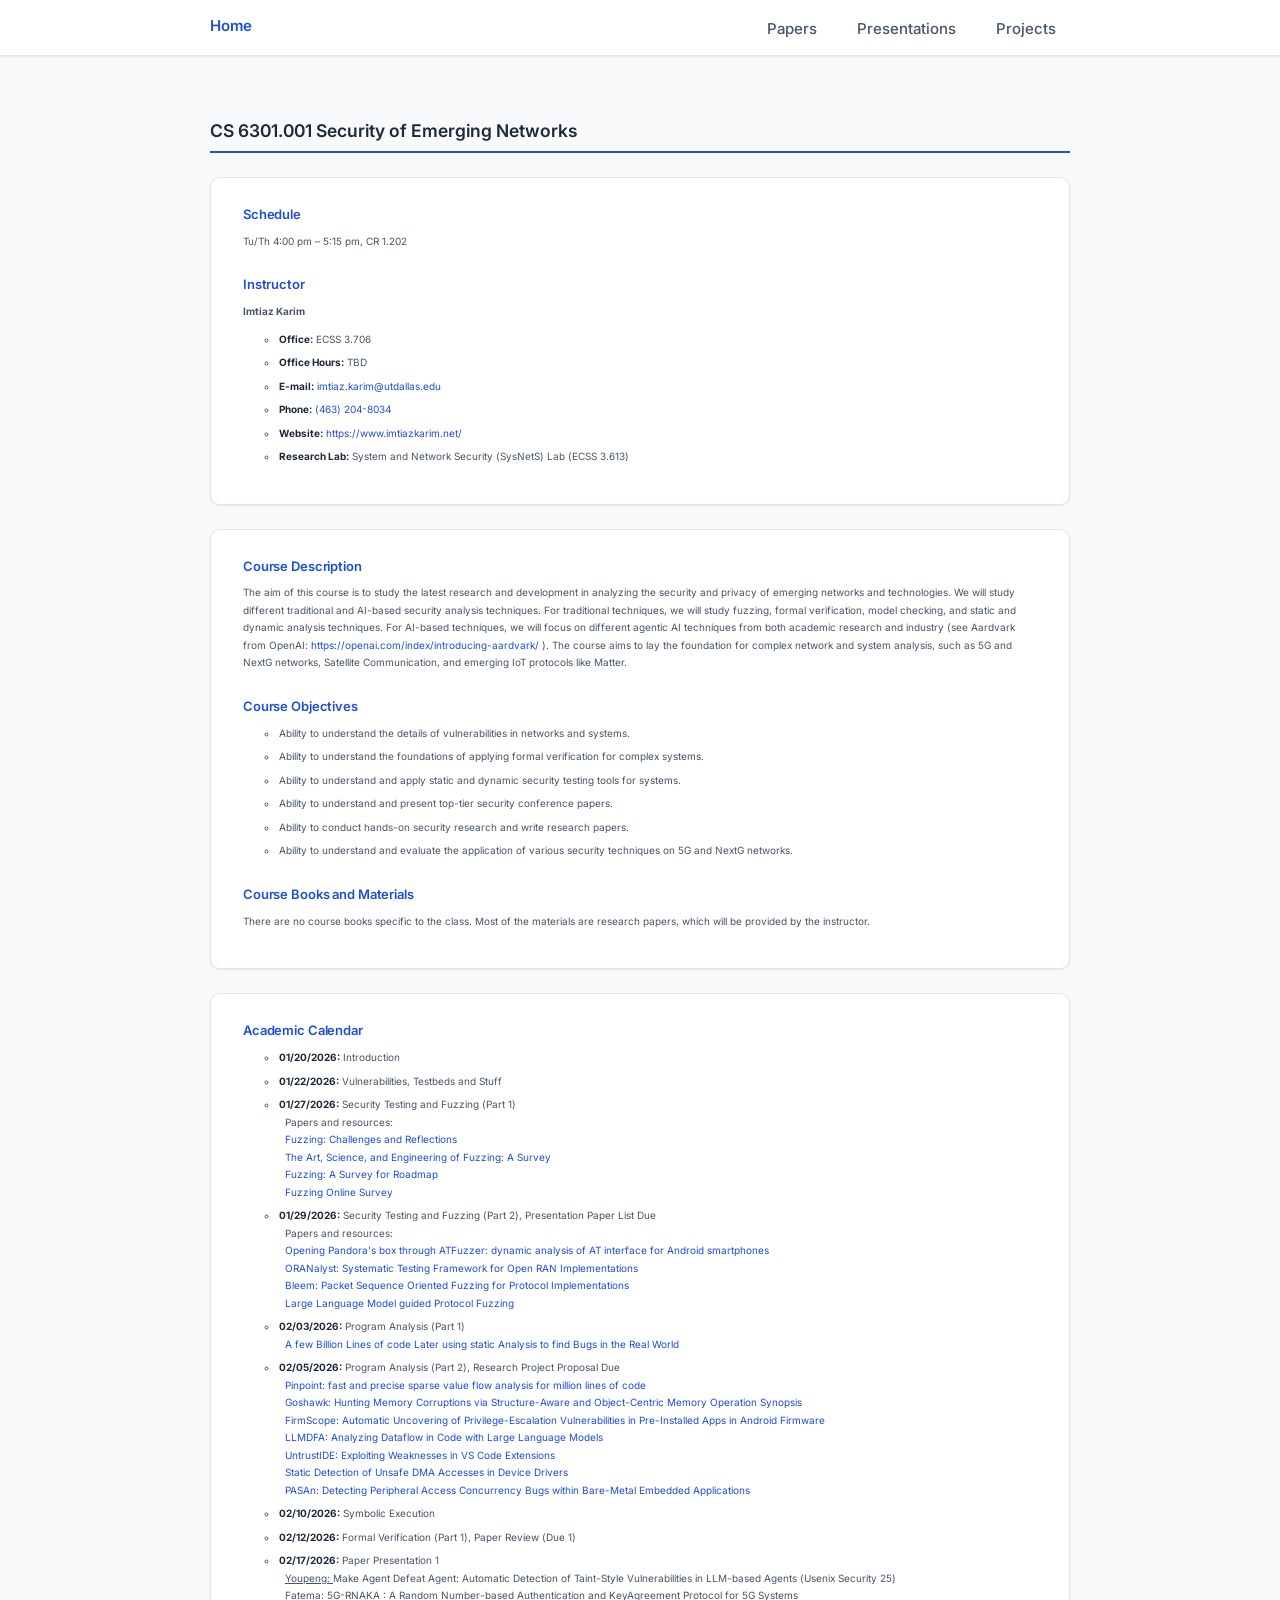
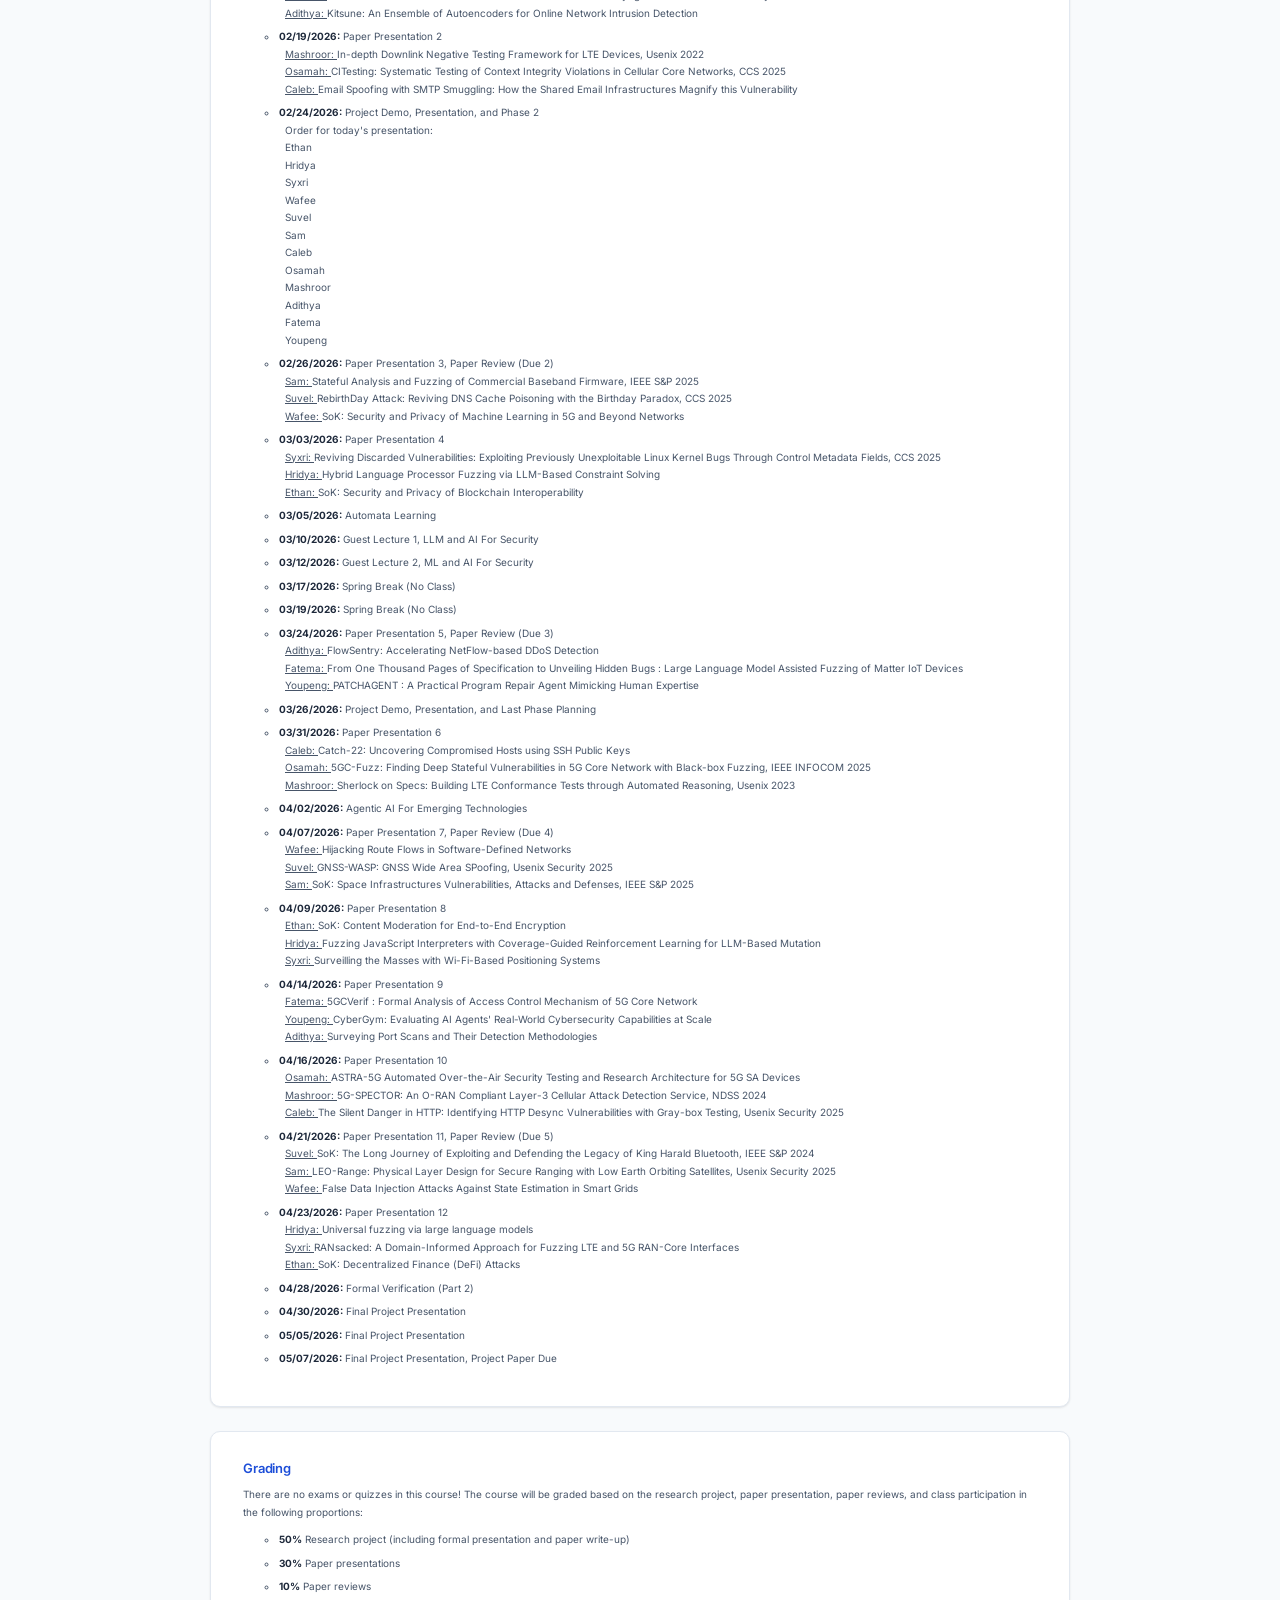
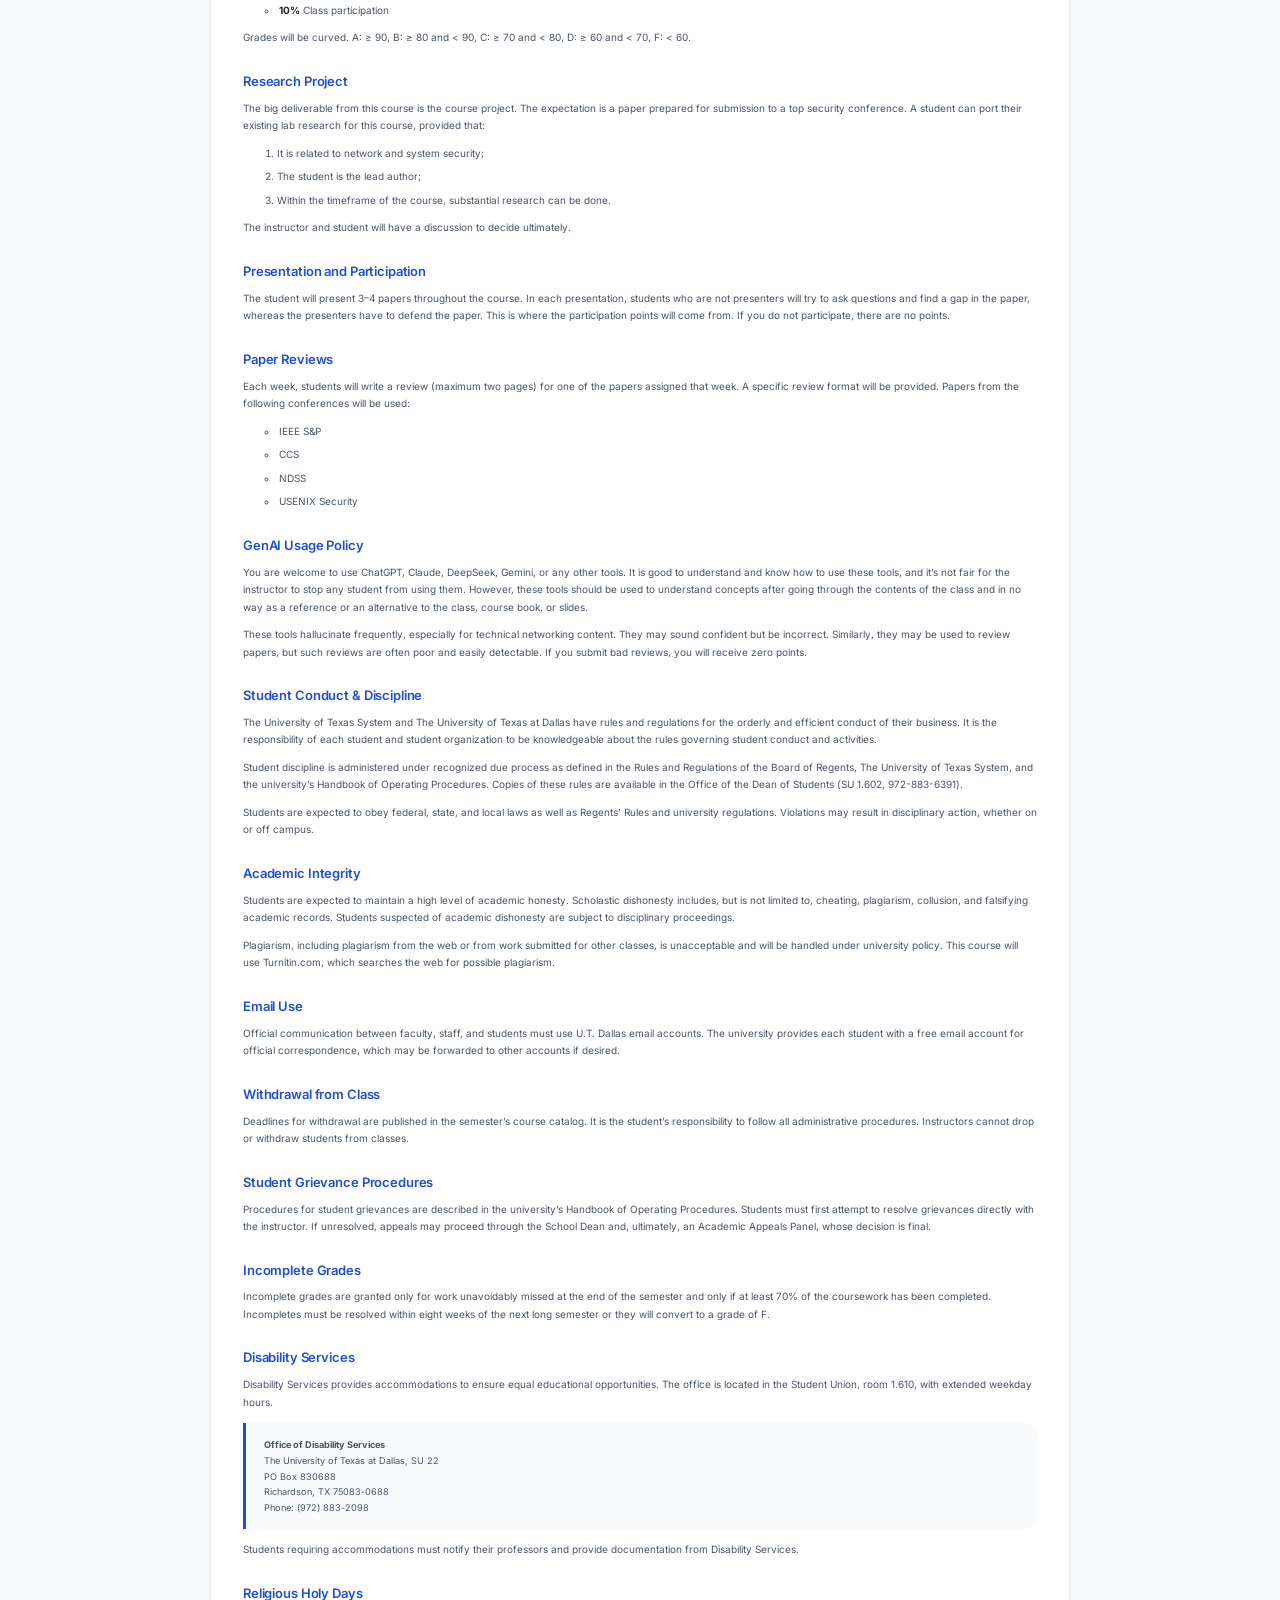
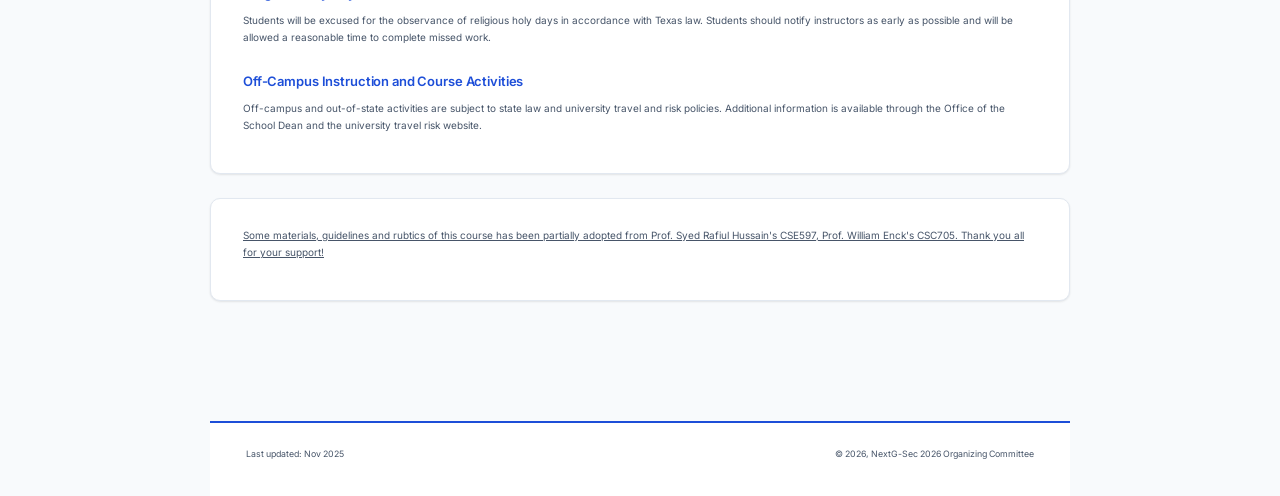
==== commit 8706dcef: "Update" ====
--- a/index.html
+++ b/index.html
@@ -170,7 +170,7 @@
     <li><strong>03/12/2026:</strong> Guest Lecture 2, ML and AI For Security</li>
     <li><strong>03/17/2026:</strong> Spring Break (No Class)</li>
     <li><strong>03/19/2026:</strong> Spring Break (No Class)</li>
-    <li><strong>03/25/2026:</strong> Paper Presentation 5, Paper Review (Due 3)  <br>
+    <li><strong>03/24/2026:</strong> Paper Presentation 5, Paper Review (Due 3)  <br>
     <u>Adithya: </u> FlowSentry: Accelerating NetFlow-based DDoS Detection   <br>
     <u>Fatema: </u> From One Thousand Pages of Specification to Unveiling Hidden Bugs : Large Language Model Assisted Fuzzing of Matter IoT Devices  <br>
     <u>Youpeng: </u> PATCHAGENT : A Practical Program Repair Agent Mimicking Human Expertise   <br>
--- a/css/main.css
+++ b/css/main.css
@@ -28,7 +28,8 @@
   font-family: 'Inter', -apple-system, BlinkMacSystemFont, 'Segoe UI', Roboto, sans-serif;
   background: var(--c-bg);
   color: var(--c-text);
-  line-height: 1.65;
+  font-size: 23px;
+  line-height: 1.7;
   -webkit-font-smoothing: antialiased;
 }
 
@@ -87,7 +88,7 @@
 
 .site-nav .page-link {
   margin-left: 6px;
-  font-size: 14px;
+  font-size: 15px;
   font-weight: 500;
   color: var(--c-text-2);
   padding: 5px 14px;
@@ -144,21 +145,21 @@
 }
 
 .page h1 {
-  font-size: 2rem;
+  font-size: 2.2rem;
   margin: 36px 0 14px;
   padding-bottom: 10px;
   border-bottom: 3px solid var(--c-primary);
 }
 
 .page h2 {
-  font-size: 1.55rem;
+  font-size: 1.75rem;
   margin: 32px 0 12px;
   padding-bottom: 8px;
   border-bottom: 2px solid var(--c-primary);
 }
 
 .page h3 {
-  font-size: 1.15rem;
+  font-size: 1.3rem;
   margin: 26px 0 10px;
   color: var(--c-primary);
   letter-spacing: -0.01em;
@@ -169,20 +170,20 @@
   margin-top: 0;
 }
 
-.page h4 { font-size: 1.05rem; color: var(--c-text-2); margin: 22px 0 8px; }
-.page h5 { font-size: .97rem; color: var(--c-text-2); margin: 18px 0 6px; }
-.page h6 { font-size: .92rem; color: var(--c-text-3); margin: 16px 0 6px; }
+.page h4 { font-size: 1.15rem; color: var(--c-text-2); margin: 22px 0 8px; }
+.page h5 { font-size: 1.05rem; color: var(--c-text-2); margin: 18px 0 6px; }
+.page h6 { font-size: 1rem; color: var(--c-text-3); margin: 16px 0 6px; }
 
 /* ---------- body text ---------- */
 .page p {
-  font-size: .95rem;
+  font-size: 1rem;
   color: var(--c-text-2);
   line-height: 1.75;
 }
 
 /* ---------- lists ---------- */
 .page ul, .page ol {
-  font-size: .95rem;
+  font-size: 1rem;
   color: var(--c-text-2);
   line-height: 1.75;
   padding-left: 22px;
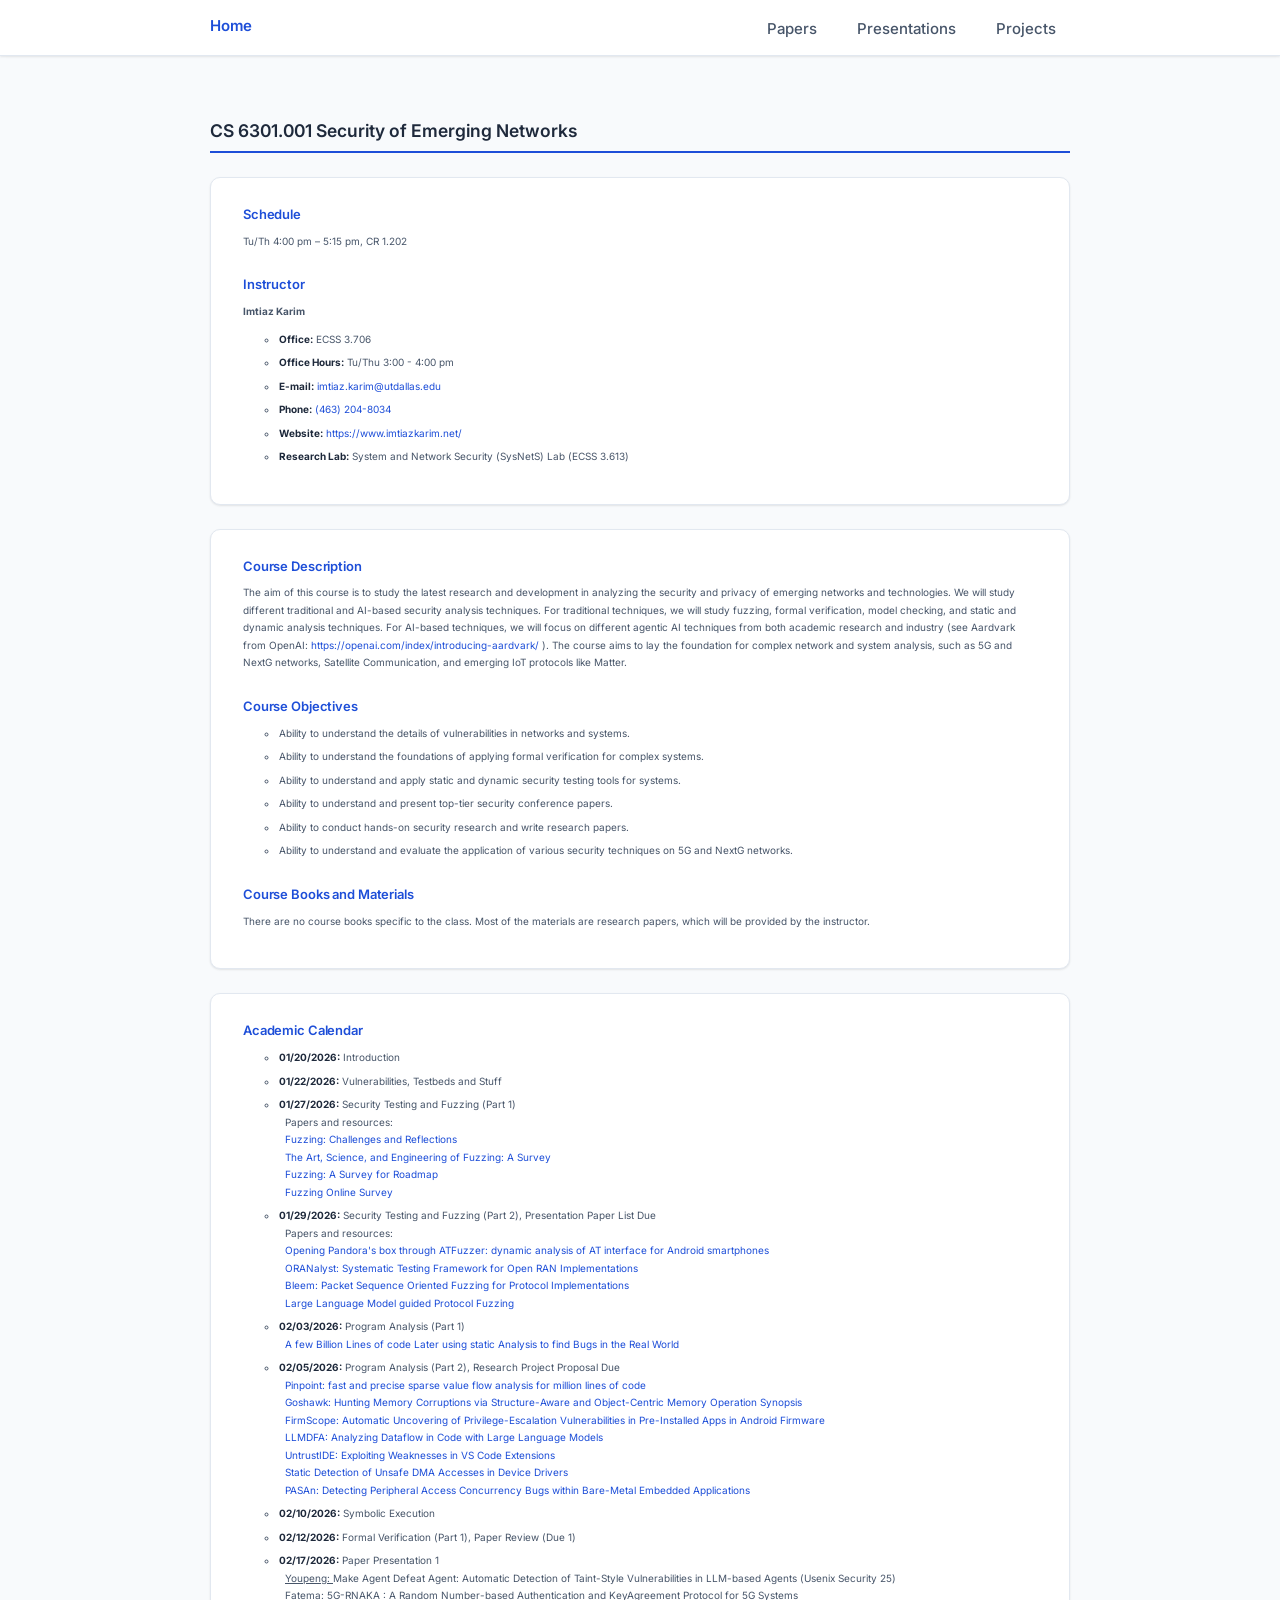
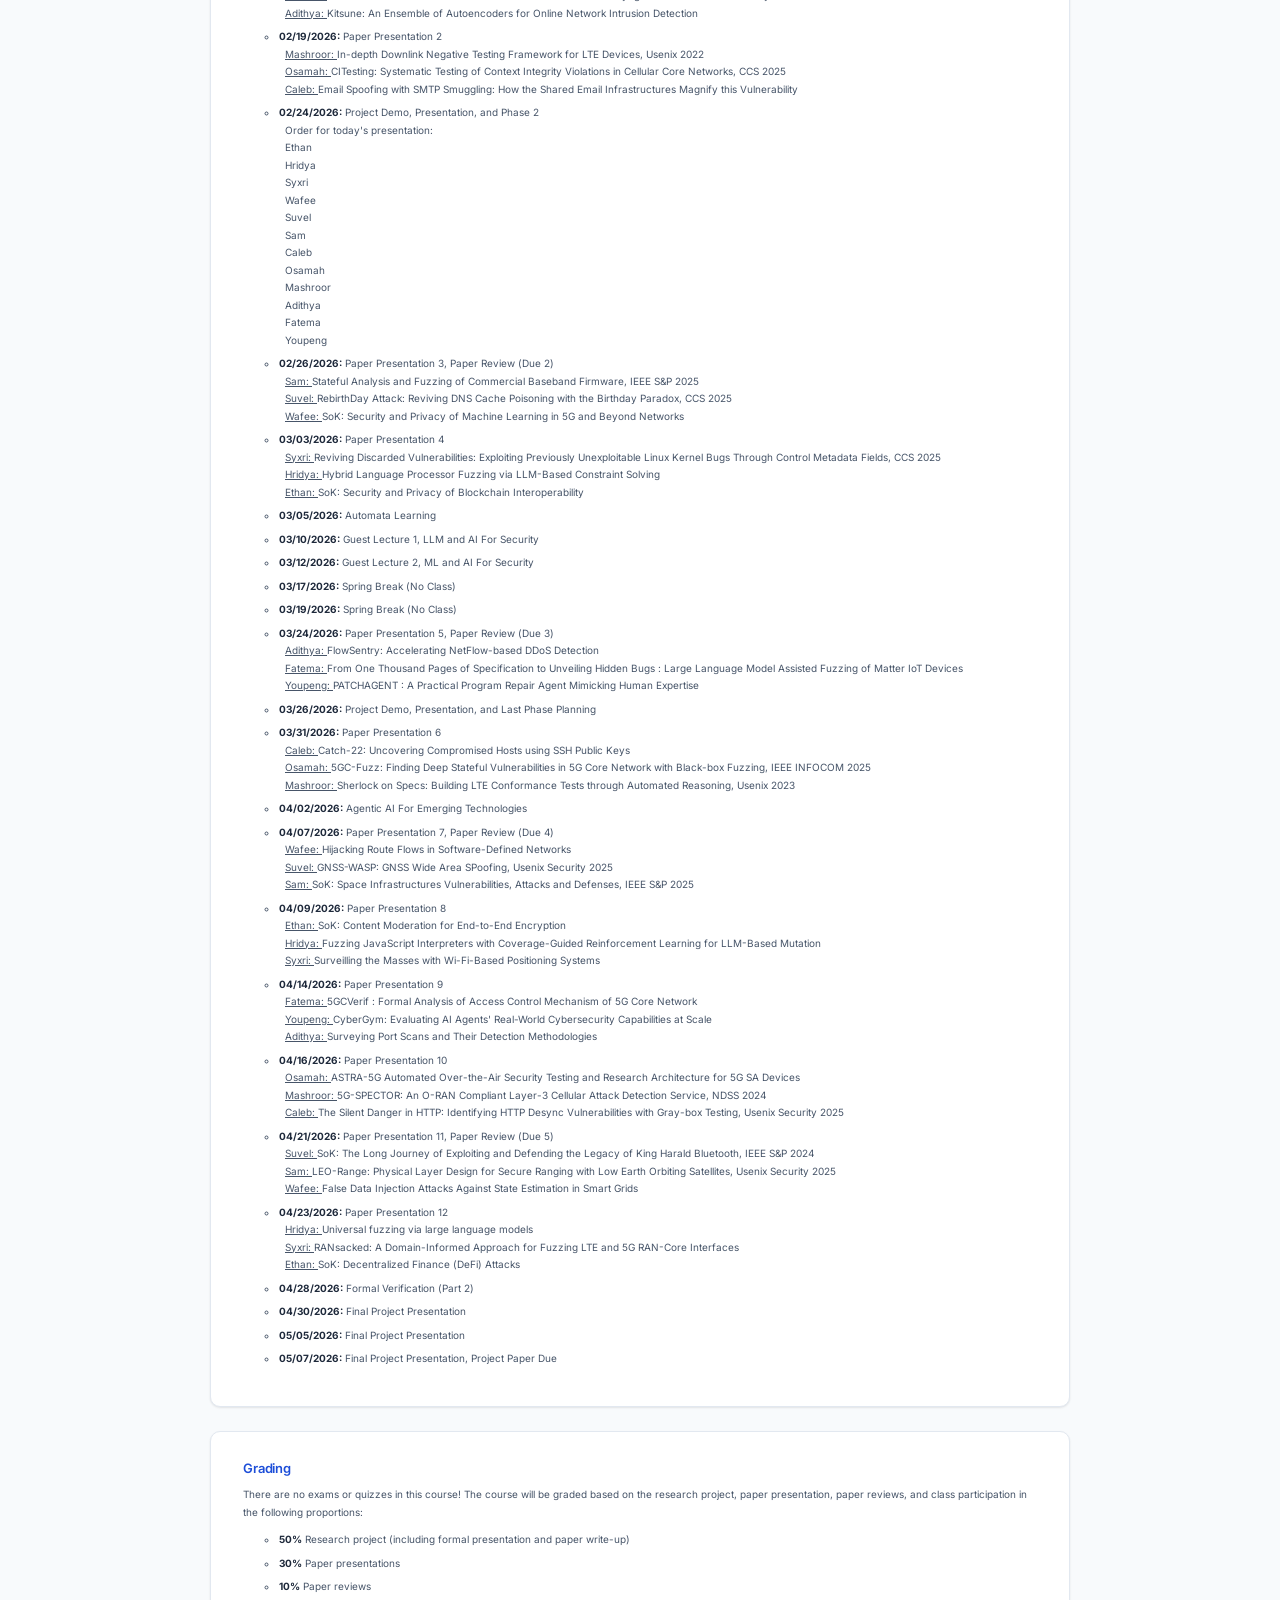
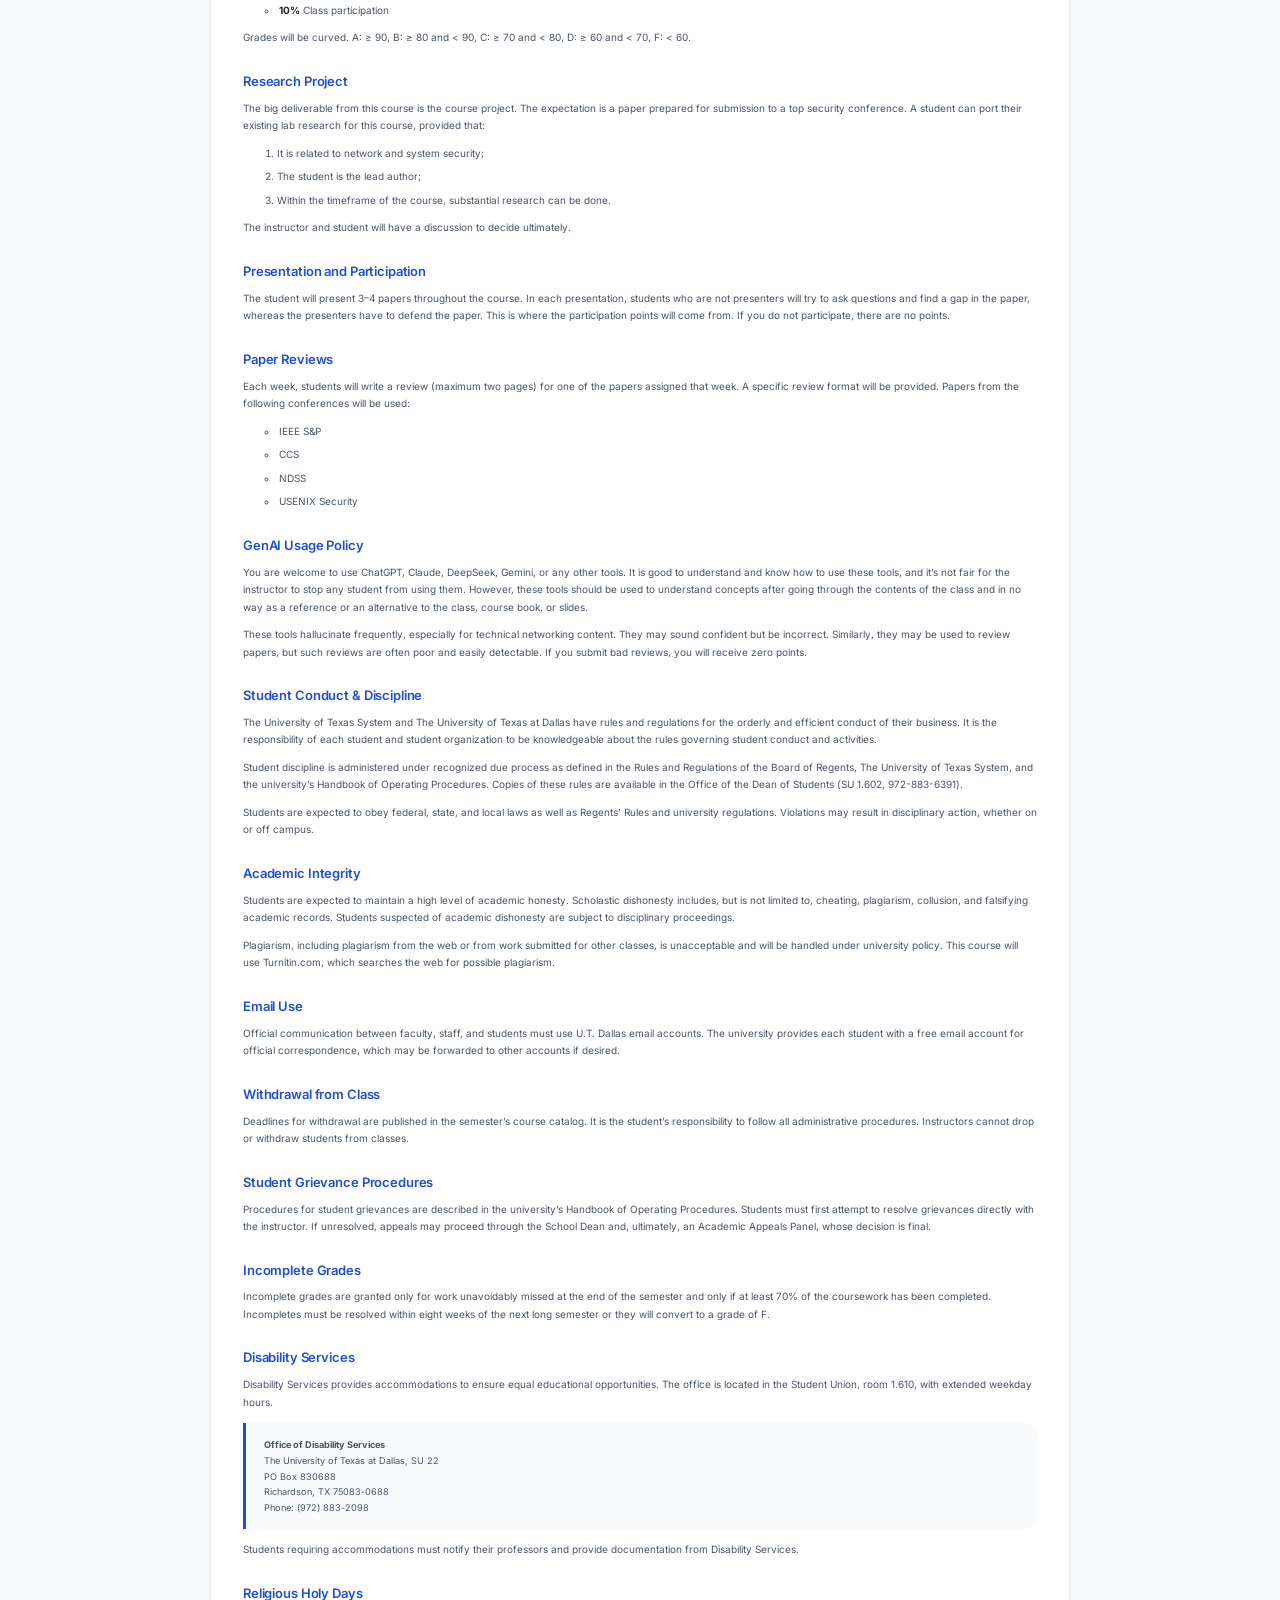
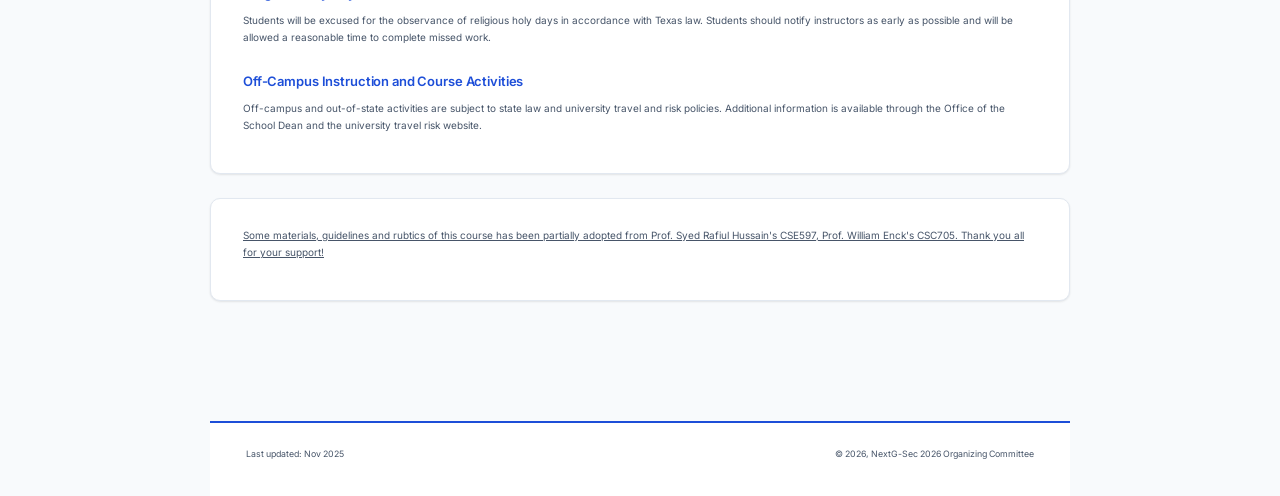
==== commit 38d3f5d9: "update" ====
--- a/index.html
+++ b/index.html
@@ -49,7 +49,7 @@
 
       <ul>
         <li><strong>Office:</strong> ECSS 3.706</li>
-        <li><strong>Office Hours:</strong> TBD</li>
+        <li><strong>Office Hours:</strong> Tu/Thu 3:00 - 4:00 pm</li>
         <li><strong>E-mail:</strong> <a href="mailto:imtiaz.karim@utdallas.edu">imtiaz.karim@utdallas.edu</a></li>
         <li><strong>Phone:</strong> <a href="tel:+14632048034">(463) 204-8034</a></li>
         <li><strong>Website:</strong> <a href="https://www.imtiazkarim.net/" target="_blank" rel="noopener noreferrer">https://www.imtiazkarim.net/</a></li>
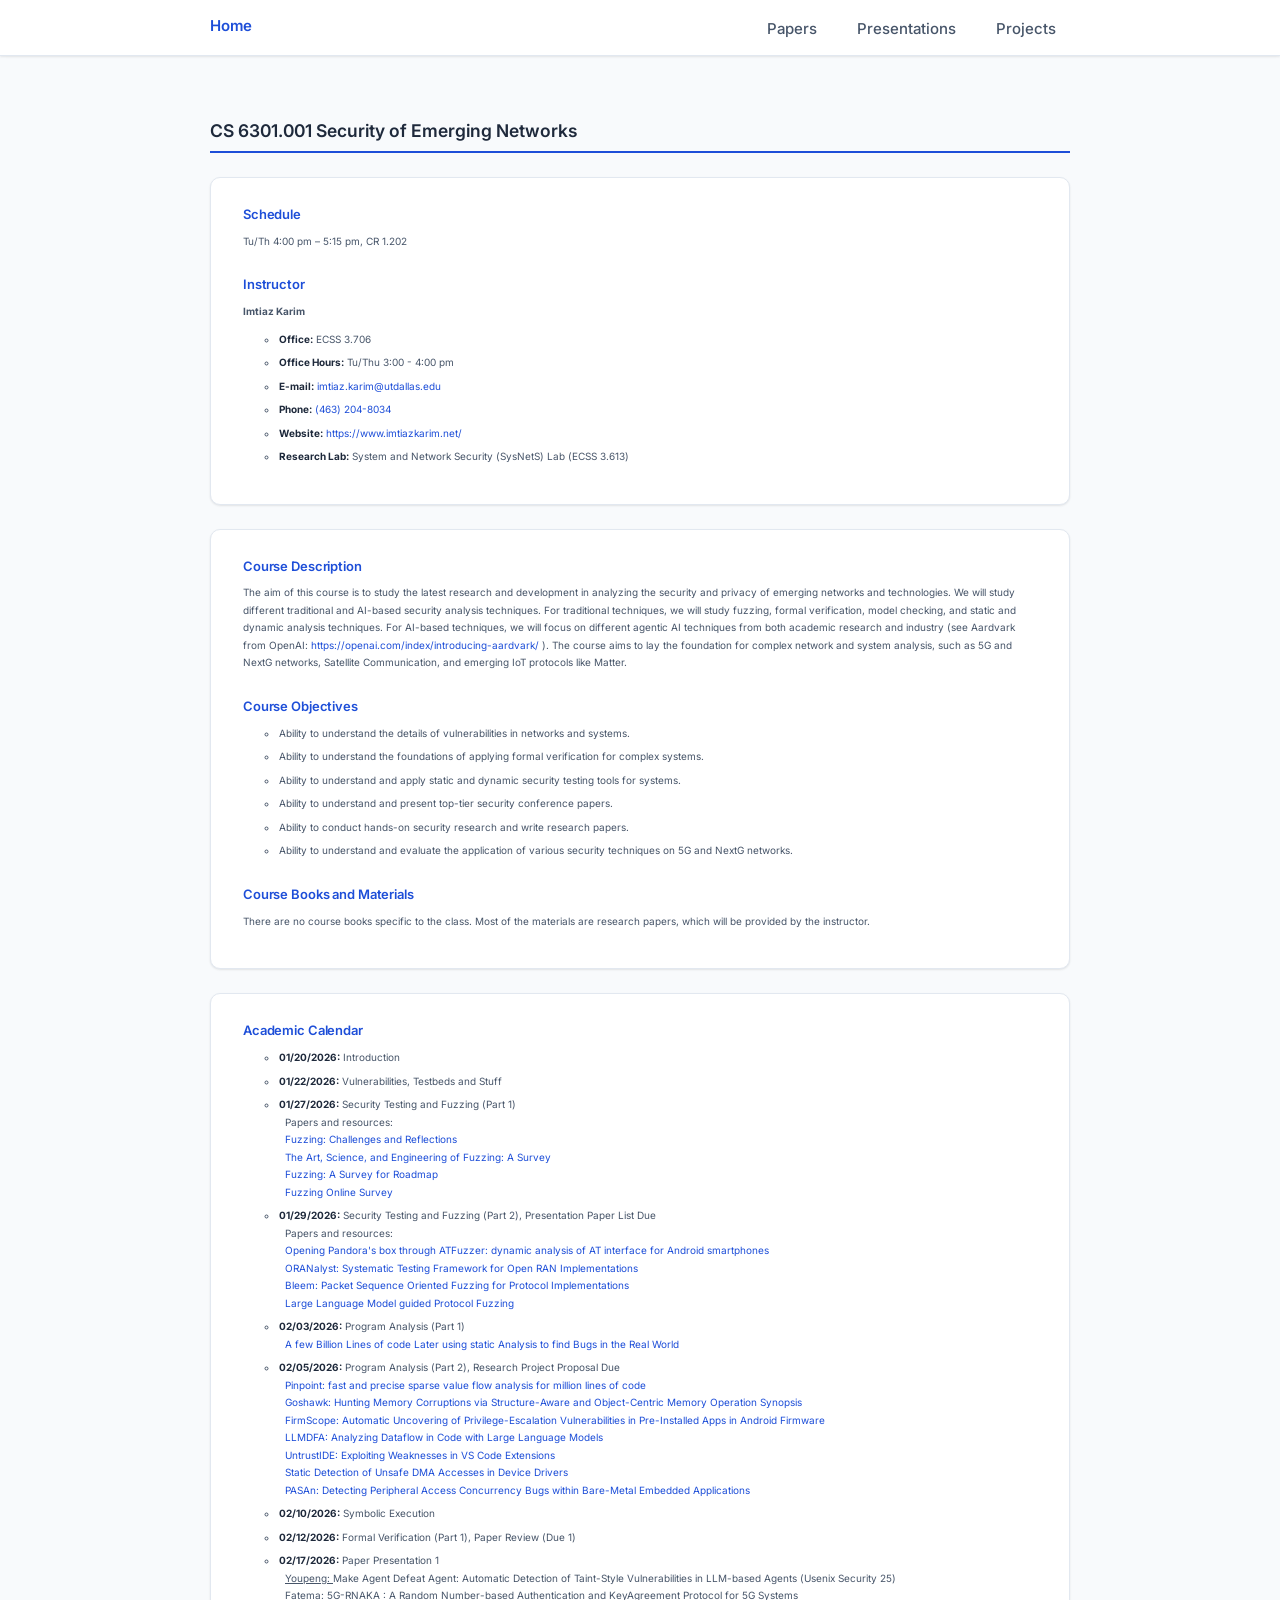
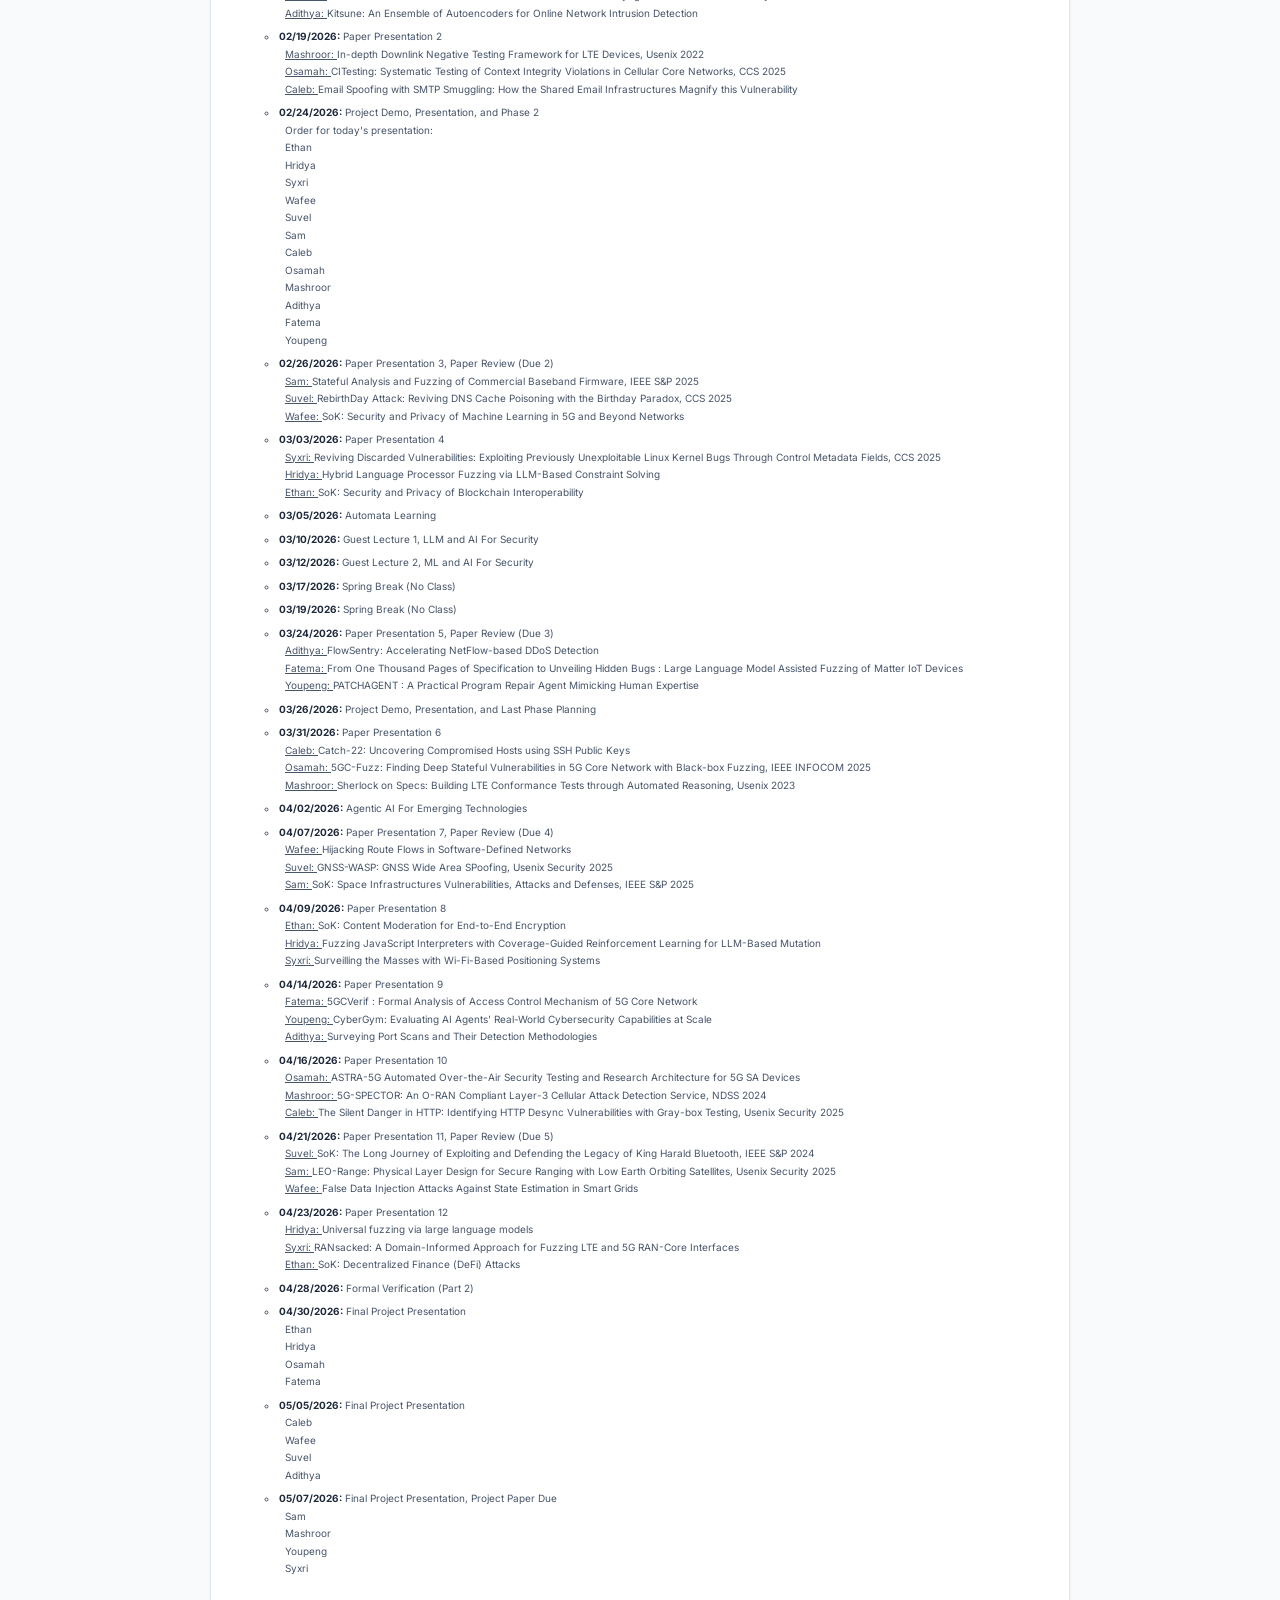
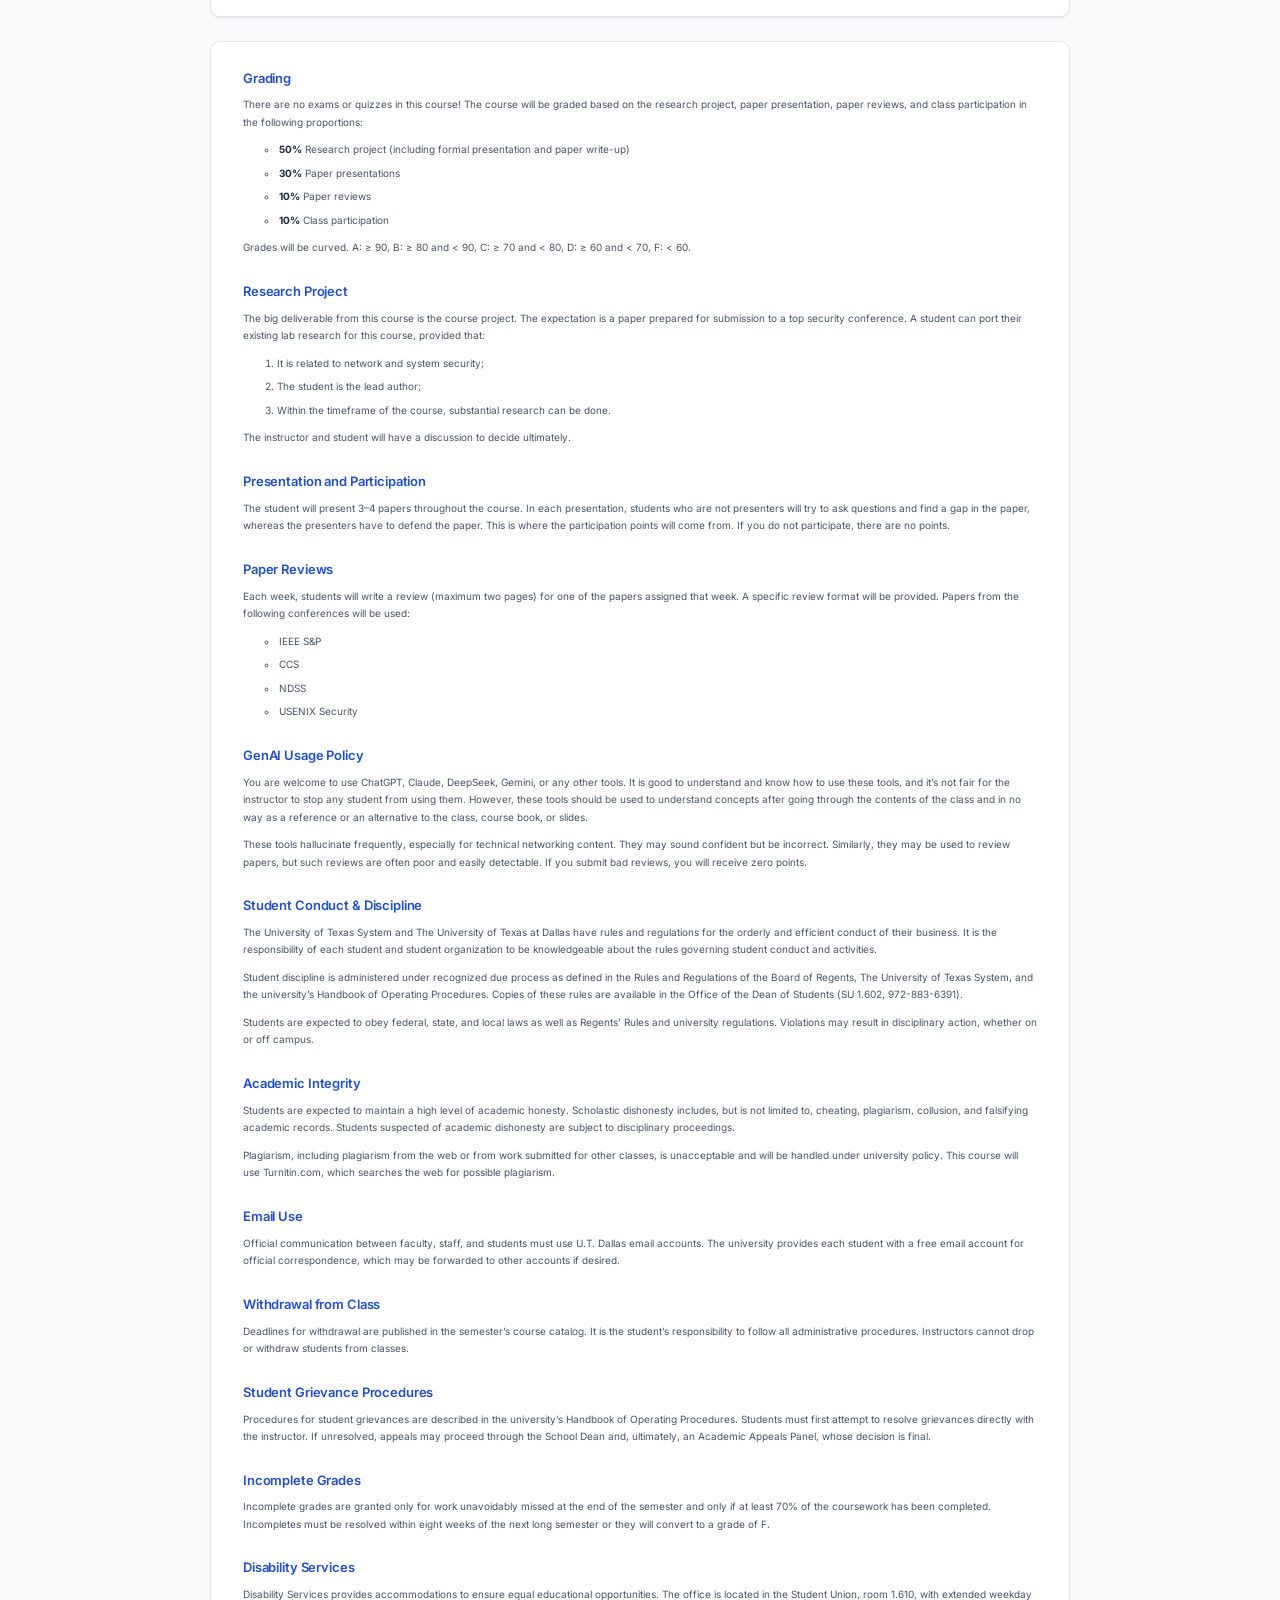
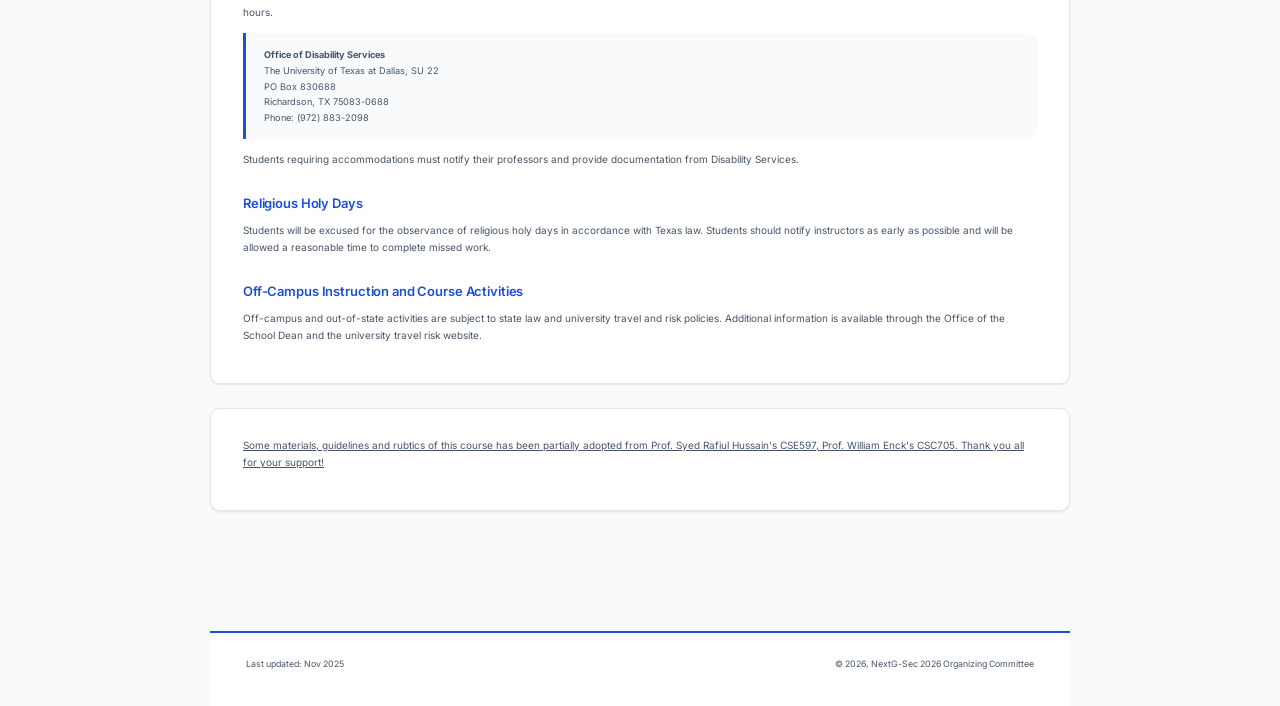
==== commit 7974a542: "Final presentation" ====
--- a/index.html
+++ b/index.html
@@ -213,9 +213,23 @@
     <u>Ethan: </u>  SoK: Decentralized Finance (DeFi) Attacks <br>
     </li>
     <li><strong>04/28/2026:</strong> Formal Verification (Part 2)</li>
-    <li><strong>04/30/2026:</strong> Final Project Presentation</li>
-    <li><strong>05/05/2026:</strong> Final Project Presentation</li>
-    <li><strong>05/07/2026:</strong> Final Project Presentation, Project Paper Due</li>
+    <li><strong>04/30/2026:</strong> Final Project Presentation <br>
+    Ethan<br>
+    Hridya<br>
+    Osamah<br>
+    Fatema</li>
+    <li><strong>05/05/2026:</strong> Final Project Presentation <br>
+    Caleb<br>
+    Wafee<br>
+    Suvel<br>
+    Adithya
+    </li>
+    <li><strong>05/07/2026:</strong> Final Project Presentation, Project Paper Due <br>
+    Sam<br>
+    Mashroor<br>
+    Youpeng<br>
+    Syxri
+    </li>
   </ul>
 </section>
 <section>
